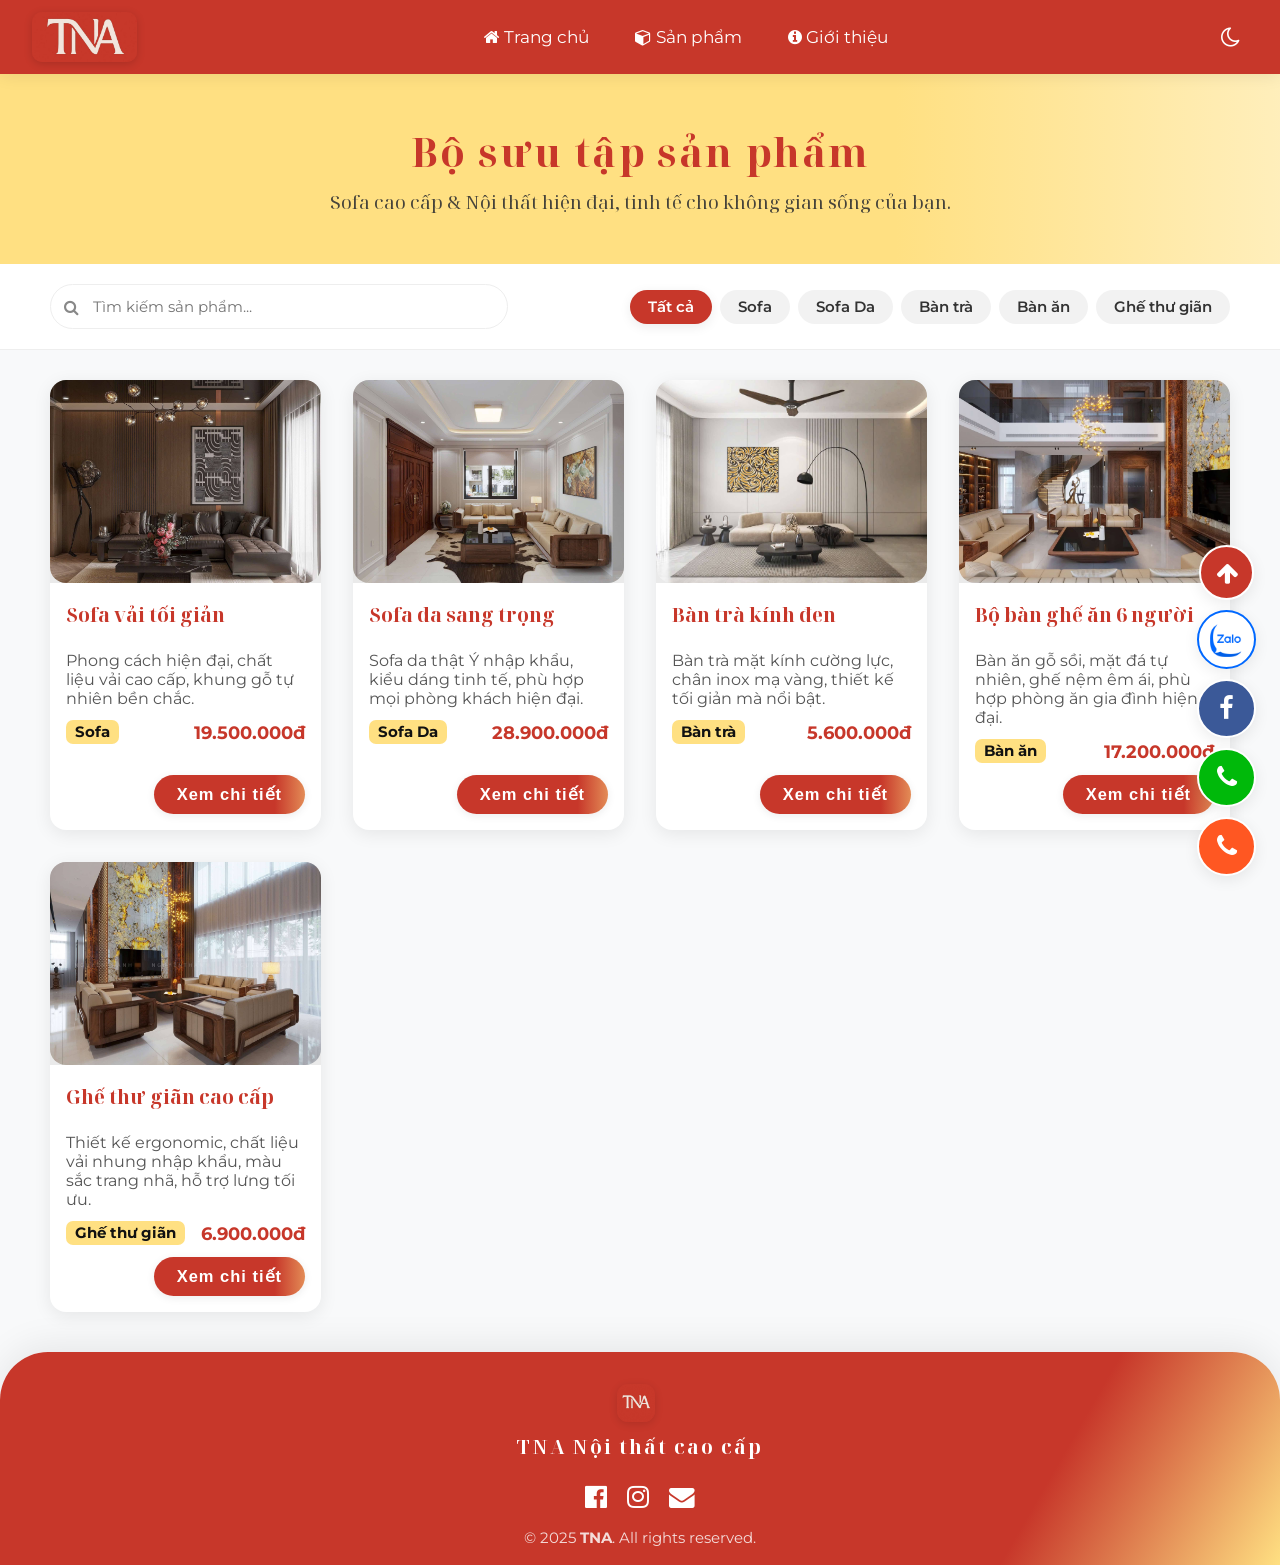
==== product/index.html @ add2de64 "first commit" ====
<!DOCTYPE html>
<html lang="vi">
<head>
  <meta charset="UTF-8" />
  <meta name="viewport" content="width=device-width, initial-scale=1.0"/>
  <title>Sản phẩm | TNA</title>
  <meta name="description" content="Các sản phẩm sofa cao cấp & nội thất hiện đại của TNA">
  <link rel="shortcut icon" href="../image/TNA_icon.jpg" type="image/png" />
  <link rel="stylesheet" href="index.css"/>
  <link rel="stylesheet" href="https://cdnjs.cloudflare.com/ajax/libs/font-awesome/4.7.0/css/font-awesome.min.css"/>
</head>
<body>
  <header class="topnav sticky">
    <a href="../index.html" class="logo-link">
      <img src="../image/TNA_icon_2.jpg" alt="TNA Logo" class="logo-img"/>
    </a>
    <nav id="mainNav">
      <a href="../index.html"><i class="fa fa-home"></i> Trang chủ</a>
      <a href="index.html"><i class="fa fa-cube"></i> Sản phẩm</a>
      <a href="../about.html"><i class="fa fa-info-circle"></i> Giới thiệu</a>
    </nav>
    <div class="header-actions">
      <button id="themeToggleBtn" class="theme-toggle" aria-label="Đổi chế độ sáng tối">
        <i class="fa fa-moon-o"></i>
      </button>
      <button class="hamburger" id="menuBtn" aria-label="Menu"><i class="fa fa-bars"></i></button>
    </div>
  </header>

  <section class="hero">
    <h1>Bộ sưu tập sản phẩm</h1>
    <p>Sofa cao cấp & Nội thất hiện đại, tinh tế cho không gian sống của bạn.</p>
  </section>

  <!-- Filter and Search Section -->
  <section class="filter-section">
    <div class="filter-container">
      <div class="search-box">
        <i class="fa fa-search search-icon"></i>
        <input type="text" id="searchInput" placeholder="Tìm kiếm sản phẩm...">
      </div>
      <div class="category-filters" id="categoryFilters">
        <button class="filter-btn active" data-filter="all">Tất cả</button>
        <button class="filter-btn" data-filter="sofa">Sofa</button>
        <button class="filter-btn" data-filter="sofa-da">Sofa Da</button>
        <button class="filter-btn" data-filter="ban-tra">Bàn trà</button>
        <button class="filter-btn" data-filter="ban-an">Bàn ăn</button>
        <button class="filter-btn" data-filter="ghe-thu-gian">Ghế thư giãn</button>
      </div>
    </div>
  </section>

  <main id="products" class="product-grid">
    <!-- Mỗi sản phẩm một khối .product-card -->
    <div class="product-card" data-category="sofa" data-name="sofa vải tối giản">
      <div class="product-thumb">
        <img src="../image/TNA_product_1.jpg" alt="Sofa vải tối giản"/>
      </div>
      <div class="product-info">
        <h2>Sofa vải tối giản</h2>
        <p>Phong cách hiện đại, chất liệu vải cao cấp, khung gỗ tự nhiên bền chắc.</p>
        <div class="product-meta">
          <span class="tag">Sofa</span>
          <span class="price">19.500.000đ</span>
        </div>
        <button class="btn-detail" 
                data-title="Sofa vải tối giản"
                data-image="../image/TNA_product_1.jpg"
                data-desc="Phong cách hiện đại, chất liệu vải cao cấp, khung gỗ tự nhiên bền chắc. Thiết kế tinh tế kết hợp giữa tiện nghi và phong cách tối giản."
                data-price="19.500.000đ"
                data-tag="Sofa"
                data-specs="<ul><li><strong>Kích thước:</strong> 2100 x 900 x 750 mm</li><li><strong>Chất liệu:</strong> Vải bố cao cấp nhập khẩu, đệm mút D40 chống lún xẹp</li><li><strong>Khung xương:</strong> Gỗ sồi tự nhiên qua tẩm sấy chống mối mọt</li><li><strong>Bảo hành:</strong> 3 năm</li></ul>"
                onclick="openProductModal(this)">Xem chi tiết</button>
      </div>
    </div>
    <div class="product-card" data-category="sofa-da" data-name="sofa da sang trọng">
      <div class="product-thumb">
        <img src="../image/TNA_product_2.jpg" alt="Sofa da sang trọng"/>
      </div>
      <div class="product-info">
        <h2>Sofa da sang trọng</h2>
        <p>Sofa da thật Ý nhập khẩu, kiểu dáng tinh tế, phù hợp mọi phòng khách hiện đại.</p>
        <div class="product-meta">
          <span class="tag">Sofa Da</span>
          <span class="price">28.900.000đ</span>
        </div>
        <button class="btn-detail" 
                data-title="Sofa da sang trọng"
                data-image="../image/TNA_product_2.jpg"
                data-desc="Sofa bọc da thật nhập khẩu từ Ý, mang lại vẻ đẹp đẳng cấp vượt thời gian cho phòng khách của bạn."
                data-price="28.900.000đ"
                data-tag="Sofa Da"
                data-specs="<ul><li><strong>Kích thước:</strong> 2600 x 950 x 800 mm</li><li><strong>Chất liệu:</strong> Da bò thật nhập khẩu từ Ý, đệm lông vũ kết hợp bông siêu mịn</li><li><strong>Khung xương:</strong> Gỗ tần bì cao cấp chịu lực cực tốt</li><li><strong>Bảo hành:</strong> 5 năm cho khung da</li></ul>"
                onclick="openProductModal(this)">Xem chi tiết</button>
      </div>
    </div>
    <div class="product-card" data-category="ban-tra" data-name="bàn trà kính đen">
      <div class="product-thumb">
        <img src="../image/TNA_product_3.jpg" alt="Bàn trà kính đen"/>
      </div>
      <div class="product-info">
        <h2>Bàn trà kính đen</h2>
        <p>Bàn trà mặt kính cường lực, chân inox mạ vàng, thiết kế tối giản mà nổi bật.</p>
        <div class="product-meta">
          <span class="tag">Bàn trà</span>
          <span class="price">5.600.000đ</span>
        </div>
        <button class="btn-detail" 
                data-title="Bàn trà kính đen"
                data-image="../image/TNA_product_3.jpg"
                data-desc="Bàn trà mặt kính cường lực sang trọng kết hợp chân inox mạ vàng gương tinh xảo, điểm nhấn hoàn hảo cho sofa phòng khách."
                data-price="5.600.000đ"
                data-tag="Bàn trà"
                data-specs="<ul><li><strong>Kích thước:</strong> Đường kính 800mm, cao 450mm</li><li><strong>Chất liệu:</strong> Mặt kính cường lực đen dày 10mm, chân inox 304 mạ PVD vàng gương</li><li><strong>Bảo hành:</strong> 12 tháng</li></ul>"
                onclick="openProductModal(this)">Xem chi tiết</button>
      </div>
    </div>
    <div class="product-card" data-category="ban-an" data-name="bộ bàn ghế ăn 6 người">
      <div class="product-thumb">
        <img src="../image/TNA_product_4.jpg" alt="Bộ bàn ghế ăn 6 người"/>
      </div>
      <div class="product-info">
        <h2>Bộ bàn ghế ăn 6 người</h2>
        <p>Bàn ăn gỗ sồi, mặt đá tự nhiên, ghế nệm êm ái, phù hợp phòng ăn gia đình hiện đại.</p>
        <div class="product-meta">
          <span class="tag">Bàn ăn</span>
          <span class="price">17.200.000đ</span>
        </div>
        <button class="btn-detail" 
                data-title="Bộ bàn ghế ăn 6 người"
                data-image="../image/TNA_product_4.jpg"
                data-desc="Sự kết hợp hoàn mỹ giữa mặt đá cao cấp và ghế da êm ái, mang lại bữa ăn gia đình ấm cúng và sang trọng."
                data-price="17.200.000đ"
                data-tag="Bàn ăn"
                data-specs="<ul><li><strong>Kích thước bàn:</strong> 1600 x 800 x 750 mm (Gồm 6 ghế ăn)</li><li><strong>Chất liệu:</strong> Mặt đá Ceramic chống trầy, chống thấm cao cấp, chân sắt bọc đồng</li><li><strong>Ghế ăn:</strong> Đệm bọc da PU cao cấp, chân sắt sơn tĩnh điện</li><li><strong>Bảo hành:</strong> 2 năm</li></ul>"
                onclick="openProductModal(this)">Xem chi tiết</button>
      </div>
    </div>
    <div class="product-card" data-category="ghe-thu-gian" data-name="ghế thư giãn cao cấp">
      <div class="product-thumb">
        <img src="../image/TNA_product_5.jpg" alt="Ghế thư giãn cao cấp"/>
      </div>
      <div class="product-info">
        <h2>Ghế thư giãn cao cấp</h2>
        <p>Thiết kế ergonomic, chất liệu vải nhung nhập khẩu, màu sắc trang nhã, hỗ trợ lưng tối ưu.</p>
        <div class="product-meta">
          <span class="tag">Ghế thư giãn</span>
          <span class="price">6.900.000đ</span>
        </div>
        <button class="btn-detail" 
                data-title="Ghế thư giãn cao cấp"
                data-image="../image/TNA_product_5.jpg"
                data-desc="Ghế thư giãn được thiết kế theo nhân trắc học giúp giảm mỏi lưng, chất liệu nhung cao cấp mềm mịn và êm ái."
                data-price="6.900.000đ"
                data-tag="Ghế thư giãn"
                data-specs="<ul><li><strong>Kích thước:</strong> 900 x 850 x 950 mm</li><li><strong>Chất liệu:</strong> Vải nhung Tuyết nhập khẩu cao cấp, đệm bông nén đàn hồi</li><li><strong>Khung chân:</strong> Thép mạ chrome sáng bóng chịu lực cao</li><li><strong>Bảo hành:</strong> 18 tháng</li></ul>"
                onclick="openProductModal(this)">Xem chi tiết</button>
      </div>
    </div>
  </main>

  <!-- Modal Chi tiết sản phẩm -->
  <div id="detailModal" class="modal">
    <div class="modal-content">
      <span class="close-modal" onclick="closeModal()">&times;</span>
      <div class="modal-body">
        <div class="modal-left">
          <img id="modalImage" src="" alt="Hình ảnh sản phẩm">
        </div>
        <div class="modal-right">
          <span id="modalTag" class="tag">Tag</span>
          <h2 id="modalName">Tên sản phẩm</h2>
          <div id="modalPrice" class="price">0đ</div>
          <p id="modalDesc">Mô tả sản phẩm</p>
          <div class="specs-box">
            <h3>Thông số kỹ thuật:</h3>
            <div id="modalSpecs">Thông số chi tiết</div>
          </div>
          <div class="modal-actions">
            <a id="modalContactZalo" href="https://zalo.me/0901234567" target="_blank" class="btn-modal-contact btn-zalo">
              <i class="fa fa-commenting"></i> Liên hệ Zalo tư vấn
            </a>
            <a id="modalContactPhone" href="tel:0901234567" class="btn-modal-contact btn-phone">
              <i class="fa fa-phone"></i> Gọi hotline: 0901.234.567
            </a>
          </div>
        </div>
      </div>
    </div>
  </div>

  <footer>
    <div class="footer-content">
      <img src="../image/TNA_icon.jpg" class="footer-logo" alt="TNA Logo"/>
      <span class="footer-brand">TNA Nội thất cao cấp</span>
      <div class="footer-links">
        <a href="https://facebook.com" target="_blank"><i class="fa fa-facebook-official"></i></a>
        <a href="https://instagram.com" target="_blank"><i class="fa fa-instagram"></i></a>
        <a href="mailto:info@tna.com"><i class="fa fa-envelope"></i></a>
      </div>
      <div class="footer-copyright">
        &copy; 2025 <b>TNA</b>. All rights reserved.
      </div>
    </div>
  </footer>

  <script>
    // --- Chế độ sáng/tối (Dark Mode) ---
    const themeToggleBtn = document.getElementById('themeToggleBtn');
    const themeIcon = themeToggleBtn ? themeToggleBtn.querySelector('i') : null;
    
    let isDark = localStorage.getItem('theme') === 'dark' || 
                 (!localStorage.getItem('theme') && window.matchMedia('(prefers-color-scheme: dark)').matches);
    
    function applyTheme(dark) {
      if (dark) {
        document.body.classList.add('dark-theme');
        if (themeIcon) {
          themeIcon.className = 'fa fa-sun-o';
        }
      } else {
        document.body.classList.remove('dark-theme');
        if (themeIcon) {
          themeIcon.className = 'fa fa-moon-o';
        }
      }
    }
    
    applyTheme(isDark);
    
    if (themeToggleBtn) {
      themeToggleBtn.addEventListener('click', () => {
        isDark = !isDark;
        localStorage.setItem('theme', isDark ? 'dark' : 'light');
        applyTheme(isDark);
      });
    }

    // --- Scroll Elevation cho Header ---
    const topAppBar = document.querySelector('.topnav');
    if (topAppBar) {
      window.addEventListener('scroll', () => {
        if (window.scrollY > 10) {
          topAppBar.classList.add('elevated');
        } else {
          topAppBar.classList.remove('elevated');
        }
      }, { passive: true });
    }

    // Hamburger Menu
    const menuBtn = document.getElementById('menuBtn');
    const mainNav = document.getElementById('mainNav');
    menuBtn.addEventListener('click', () => {
      mainNav.classList.toggle('open');
    });
    window.addEventListener('click', e => {
      if (window.innerWidth <= 700 && !mainNav.contains(e.target) && !menuBtn.contains(e.target)) {
        mainNav.classList.remove('open');
      }
    });

    // Tìm kiếm và Lọc sản phẩm
    const searchInput = document.getElementById('searchInput');
    const filterBtns = document.querySelectorAll('.filter-btn');
    const productCards = document.querySelectorAll('.product-card');

    function filterProducts() {
      const searchText = searchInput.value.toLowerCase().trim();
      let activeFilter = 'all';
      
      filterBtns.forEach(btn => {
        if (btn.classList.contains('active')) {
          activeFilter = btn.getAttribute('data-filter');
        }
      });

      productCards.forEach(card => {
        const name = card.getAttribute('data-name');
        const category = card.getAttribute('data-category');
        
        const matchesSearch = name.includes(searchText);
        const matchesCategory = (activeFilter === 'all' || category === activeFilter);

        if (matchesSearch && matchesCategory) {
          card.style.display = 'flex';
          // Hiệu ứng mờ dần mượt mà khi lọc
          card.style.opacity = '0';
          setTimeout(() => {
            card.style.opacity = '1';
            card.style.transition = 'opacity 0.3s ease';
          }, 50);
        } else {
          card.style.display = 'none';
        }
      });
    }

    searchInput.addEventListener('input', filterProducts);

    filterBtns.forEach(btn => {
      btn.addEventListener('click', () => {
        filterBtns.forEach(b => b.classList.remove('active'));
        btn.classList.add('active');
        filterProducts();
      });
    });

    // Modal Chi tiết sản phẩm
    const modal = document.getElementById('detailModal');
    const modalImg = document.getElementById('modalImage');
    const modalName = document.getElementById('modalName');
    const modalTag = document.getElementById('modalTag');
    const modalPrice = document.getElementById('modalPrice');
    const modalDesc = document.getElementById('modalDesc');
    const modalSpecs = document.getElementById('modalSpecs');

    function openProductModal(buttonElement) {
      const title = buttonElement.getAttribute('data-title');
      const image = buttonElement.getAttribute('data-image');
      const desc = buttonElement.getAttribute('data-desc');
      const price = buttonElement.getAttribute('data-price');
      const tag = buttonElement.getAttribute('data-tag');
      const specs = buttonElement.getAttribute('data-specs');

      modalImg.src = image;
      modalImg.alt = title;
      modalName.textContent = title;
      modalTag.textContent = tag;
      modalPrice.textContent = price;
      modalDesc.textContent = desc;
      modalSpecs.innerHTML = specs;

      modal.classList.add('open');
      document.body.style.overflow = 'hidden'; // Ngăn cuộn trang dưới
    }

    function closeModal() {
      modal.classList.remove('open');
      document.body.style.overflow = '';
    }

    // Đóng modal khi click ra ngoài vùng nội dung
    window.addEventListener('click', e => {
      if (e.target === modal) {
        closeModal();
      }
    });
  </script>

  <!-- Floating Contact Bar -->
  <div class="floating-contact-bar">
    <button class="back-to-top-btn" onclick="window.scrollTo({top: 0, behavior: 'smooth'})" title="Lên đầu trang">
      <i class="fa fa-arrow-up"></i>
    </button>
    <a href="https://zalo.me/0768668333" class="contact-btn zalo-btn" target="_blank" title="Liên hệ Zalo (0768.668.333)">
      <img src="../image/zalo.png" alt="Zalo" />
    </a>
    <a href="https://www.facebook.com/noithattnaa" class="contact-btn fb-btn" target="_blank" title="Liên hệ Facebook">
      <i class="fa fa-facebook"></i>
    </a>
    <a href="tel:0768668333" class="contact-btn phone-btn" title="Gọi Hotline: 0768.668.333">
      <i class="fa fa-phone"></i>
      <span class="phone-tooltip">Hotline: 0768.668.333</span>
    </a>
    <a href="tel:0964378287" class="contact-btn phone-btn phone-secondary" title="Gọi Hotline: 0964.378.287">
      <i class="fa fa-phone"></i>
      <span class="phone-tooltip">Hotline: 0964.378.287</span>
    </a>
  </div>
</body>
</html>
---- product/index.css ----
@import url('https://fonts.googleapis.com/css2?family=Montserrat:wght@400;700&family=Noto+Serif+Display:wght@700&display=swap');

:root {
  --bg-color: #f8f9fa;
  --text-color: #333;
  --card-bg: #ffffff;
  --card-text: #333;
  --card-desc: #555;
  --accent-color: #c7372a;
  --accent-hover: #bb1d0b;
  --gold-color: #ffe082;
  --gold-light: #fff8e1;
  --border-color: #eee;
  --shadow-color: rgba(0, 0, 0, 0.08);
  --header-bg: #c7372a;
  --header-elevated-bg: rgba(199, 55, 42, 0.85);
  --box-red-bg: #c7372a;
  --box-red-text: #ffffff;
}

body.dark-theme {
  --bg-color: #121212;
  --text-color: #e0e0e0;
  --card-bg: #1e1e1e;
  --card-text: #f5f5f5;
  --card-desc: #b0b0b0;
  --accent-color: #ff6b5d;
  --accent-hover: #ff8578;
  --gold-color: #ffd54f;
  --gold-light: #2c2512;
  --border-color: #333333;
  --shadow-color: rgba(0, 0, 0, 0.4);
  --header-bg: #1a1a1a;
  --header-elevated-bg: rgba(26, 26, 26, 0.85);
  --box-red-bg: #1e1514;
  --box-red-text: #e0e0e0;
}

body {
  background: var(--bg-color);
  color: var(--text-color);
  font-family: 'Montserrat', sans-serif;
  margin: 0;
  transition: background-color 0.3s, color 0.3s;
}

/* Unified Header Navigation Styles */
.topnav {
  background: var(--header-bg);
  color: #fff;
  display: flex;
  justify-content: space-between;
  align-items: center;
  padding: 12px 32px;
  box-shadow: 0 2px 16px var(--shadow-color);
  position: relative;
  z-index: 1020;
  transition: background 0.3s, box-shadow 0.3s, backdrop-filter 0.3s, padding 0.3s;
}
.topnav.sticky {
  position: sticky;
  top: 0;
}
.topnav.elevated {
  background: var(--header-elevated-bg);
  box-shadow: 0 4px 20px rgba(0, 0, 0, 0.15);
  backdrop-filter: blur(10px);
  -webkit-backdrop-filter: blur(10px);
  padding: 8px 32px;
}
.logo-link {
  display: flex;
  align-items: center;
  text-decoration: none;
}
.logo-img {
  height: 50px; /* Phóng to một chút cho vừa vặn */
  width: auto;
  border-radius: 10px;
  box-shadow: 0 2px 8px rgba(0,0,0,0.15);
  transition: transform 0.25s, height 0.3s;
}
.logo-link:hover .logo-img {
  transform: scale(1.05);
}
.topnav.elevated .logo-img {
  height: 44px; /* Thu nhỏ một chút khi cuộn trang */
}

/* Header Actions (Theme switch & Hamburger) */
.header-actions {
  display: flex;
  align-items: center;
  gap: 8px;
}
.theme-toggle {
  background: none;
  border: none;
  color: #fff;
  font-size: 1.4rem;
  cursor: pointer;
  padding: 8px;
  border-radius: 50%;
  transition: background 0.2s, transform 0.2s, color 0.2s;
  display: flex;
  align-items: center;
  justify-content: center;
  outline: none;
}
.theme-toggle:hover {
  background: rgba(255, 255, 255, 0.15);
  transform: scale(1.08);
}
body.dark-theme .theme-toggle {
  color: var(--gold-color);
}

/* Hamburger button */
.hamburger {
  display: none;
  background: none;
  border: none;
  font-size: 2rem;
  color: #fff;
  cursor: pointer;
  padding: 6px 12px;
  border-radius: 6px;
  transition: background 0.18s;
  position: relative;
  z-index: 103;
}
.hamburger:active,
.hamburger:focus {
  background: var(--gold-color);
  color: #111;
}

/* Navigation Menu */
.topnav nav {
  display: flex;
  align-items: center;
  gap: 0;
}
.topnav nav a {
  color: #fff;
  text-decoration: none;
  margin-left: 22px;
  font-size: 1.05rem;
  padding: 7px 12px;
  border-radius: 8px;
  transition: background 0.18s, color 0.18s;
  display: block;
}
.topnav nav a:hover {
  background: var(--gold-color);
  color: #111;
}

/* Mobile responsive menu */
@media (max-width: 700px) {
  .topnav {
    flex-direction: row;
    align-items: center;
    padding: 10px 16px;
  }
  .topnav.elevated {
    padding: 8px 16px;
  }
  .logo-img {
    height: 44px;
  }
  .topnav.elevated .logo-img {
    height: 38px;
  }
  .hamburger {
    display: block;
  }
  .topnav nav {
    position: absolute;
    top: 58px;
    right: 16px;
    background: var(--header-bg);
    flex-direction: column;
    width: 180px;
    border-radius: 14px;
    box-shadow: 0 8px 24px rgba(0,0,0,0.14);
    display: none;
    padding: 10px 0;
    z-index: 102;
    animation: slideDown 0.19s;
    border: 1px solid var(--border-color);
  }
  .topnav nav.open {
    display: flex;
  }
  .topnav nav a {
    margin: 0;
    padding: 12px 18px;
    font-size: 1.08rem;
    border-radius: 0;
    border-bottom: 1px solid rgba(255, 255, 255, 0.08);
  }
  .topnav nav a:last-child {
    border-bottom: none;
  }
}

@keyframes slideDown {
  from { opacity: 0; transform: translateY(-12px);}
  to { opacity: 1; transform: translateY(0);}
}

.hero {
  text-align: center;
  padding: 50px;
  background: linear-gradient(90deg, var(--gold-color) 70%, var(--gold-light) 120%);
  color: var(--accent-color);
  font-family: 'Noto Serif Display', serif;
}
.hero h1 {
  font-size: 2.5rem;
  letter-spacing: 2px;
  margin-bottom: 10px;
  margin-top: 0;
}
.hero p {
  font-size: 1.17rem;
  margin: 0;
  color: var(--text-color);
  opacity: 0.9;
}

.product-grid {
  max-width: 1180px;
  margin: 30px auto 40px auto;
  display: grid;
  grid-template-columns: repeat(auto-fit, minmax(270px, 1fr));
  gap: 32px;
  padding: 0 18px;
}

.product-card {
  background: var(--card-bg);
  border-radius: 16px;
  box-shadow: 0 4px 18px var(--shadow-color);
  display: flex;
  flex-direction: column;
  transition: box-shadow 0.28s, transform 0.22s;
  overflow: hidden;
  position: relative;
}
.product-card:hover {
  box-shadow: 0 8px 28px var(--shadow-color);
  transform: translateY(-5px) scale(1.02);
  z-index: 2;
}
.product-thumb {
  width: 100%;
  aspect-ratio: 4/3;
  overflow: hidden;
  background: #eaeaea;
  position: relative;
  display: flex;
  align-items: center;
  justify-content: center;
}
.product-thumb img {
  width: 100%;
  height: 100%;
  object-fit: cover;
  transition: transform 0.33s;
  border-radius: 0 0 16px 16px;
}
.product-card:hover .product-thumb img {
  transform: scale(1.07) rotate(-1deg);
}
.product-info {
  padding: 18px 16px 16px 16px;
  display: flex;
  flex-direction: column;
  flex: 1 1 0;
}
.product-info h2 {
  margin: 0 0 7px 0;
  font-family: 'Noto Serif Display', serif;
  font-size: 1.23rem;
  color: var(--accent-color);
}
.product-info p {
  font-size: 0.99rem;
  color: var(--card-desc);
  margin-bottom: 12px;
}
.product-meta {
  display: flex;
  align-items: center;
  justify-content: space-between;
  margin-bottom: 12px;
}
.product-meta .tag {
  background: var(--gold-color);
  color: #111;
  border-radius: 7px;
  font-size: 0.93rem;
  padding: 3px 9px;
  font-weight: 700;
}
.product-meta .price {
  color: var(--accent-color);
  font-size: 1.13rem;
  font-weight: bold;
}
.btn-detail {
  background: linear-gradient(90deg, var(--accent-color) 80%, var(--gold-color) 120%);
  color: #fff;
  border: none;
  border-radius: 24px;
  padding: 10px 23px;
  text-decoration: none;
  font-weight: 700;
  font-size: 1.03rem;
  letter-spacing: 1px;
  transition: background 0.22s, color 0.18s;
  align-self: flex-end;
  margin-top: auto;
  box-shadow: 0 2px 8px var(--shadow-color);
  cursor: pointer;
}
.btn-detail:hover {
  background: var(--gold-color);
  color: #111;
}

footer {
  background: linear-gradient(120deg, var(--accent-color) 80%, var(--gold-color) 100%);
  color: #fff;
  text-align: center;
  padding: 32px 10px 18px 10px;
  border-radius: 48px 48px 0 0;
  box-shadow: 0 -6px 36px var(--shadow-color);
}
.footer-content {
  max-width: 1000px;
  margin: 0 auto;
  display: flex;
  flex-direction: column;
  align-items: center;
  gap: 11px;
}
.footer-logo {
  width: 38px;
  height: 38px;
  border-radius: 11px;
  margin-right: 8px;
  vertical-align: middle;
  box-shadow: 0 2px 8px rgba(0,0,0,0.12);
}
.footer-brand {
  font-size: 1.2rem;
  font-family: 'Noto Serif Display', serif;
  font-weight: 700;
  letter-spacing: 2px;
  vertical-align: middle;
}
.footer-links {
  margin: 10px 0 0 0;
}
.footer-links a {
  color: #fff;
  font-size: 1.6rem;
  margin: 0 8px;
  transition: color 0.18s;
}
.footer-links a:hover {
  color: var(--gold-color);
}
.footer-copyright {
  font-size: 0.95rem;
  opacity: 0.82;
  margin-top: 5px;
}

/* Filter and Search Section */
.filter-section {
  background: var(--card-bg);
  padding: 20px 0;
  border-bottom: 1px solid var(--border-color);
  margin-bottom: 20px;
}
.filter-container {
  max-width: 1180px;
  margin: 0 auto;
  padding: 0 18px;
  display: flex;
  flex-direction: column;
  gap: 15px;
}
@media (min-width: 768px) {
  .filter-container {
    flex-direction: row;
    justify-content: space-between;
    align-items: center;
  }
}
.search-box {
  position: relative;
  max-width: 400px;
  width: 100%;
}
.search-icon {
  position: absolute;
  left: 14px;
  top: 50%;
  transform: translateY(-50%);
  color: #888;
  font-size: 1.1rem;
}
#searchInput {
  width: 100%;
  padding: 12px 14px 12px 42px;
  border: 1.5px solid var(--border-color);
  border-radius: 25px;
  font-family: inherit;
  font-size: 0.95rem;
  outline: none;
  background-color: var(--card-bg);
  color: var(--text-color);
  transition: border-color 0.22s, box-shadow 0.22s;
}
#searchInput:focus {
  border-color: var(--accent-color);
  box-shadow: 0 0 8px var(--shadow-color);
}
.category-filters {
  display: flex;
  gap: 8px;
  flex-wrap: wrap;
}
.filter-btn {
  background: rgba(128, 128, 128, 0.1);
  color: var(--text-color);
  border: none;
  padding: 8px 18px;
  border-radius: 20px;
  font-family: inherit;
  font-weight: 600;
  font-size: 0.92rem;
  cursor: pointer;
  transition: all 0.2s;
}
.filter-btn:hover {
  background: rgba(128, 128, 128, 0.2);
}
.filter-btn.active {
  background: var(--accent-color);
  color: #fff;
  box-shadow: 0 3px 12px var(--shadow-color);
}

/* Modal Chi tiết sản phẩm */
.modal {
  display: none;
  position: fixed;
  z-index: 9999;
  left: 0;
  top: 0;
  width: 100%;
  height: 100%;
  overflow: auto;
  background-color: rgba(0, 0, 0, 0.6);
  backdrop-filter: blur(5px);
  align-items: center;
  justify-content: center;
  opacity: 0;
  transition: opacity 0.3s ease;
}
.modal.open {
  display: flex;
  opacity: 1;
}
.modal-content {
  background-color: var(--card-bg);
  color: var(--text-color);
  margin: auto;
  padding: 30px;
  border-radius: 24px;
  width: 90%;
  max-width: 900px;
  box-shadow: 0 10px 40px var(--shadow-color);
  position: relative;
  transform: scale(0.9);
  transition: transform 0.3s cubic-bezier(0.34, 1.56, 0.64, 1);
}
.modal.open .modal-content {
  transform: scale(1);
}
.close-modal {
  position: absolute;
  right: 20px;
  top: 15px;
  color: #aaa;
  font-size: 32px;
  font-weight: bold;
  cursor: pointer;
  transition: color 0.2s;
  z-index: 10;
  width: 40px;
  height: 40px;
  display: flex;
  align-items: center;
  justify-content: center;
  border-radius: 50%;
  background: var(--border-color);
}
.close-modal:hover {
  color: var(--accent-color);
  background: var(--gold-color);
}
.modal-body {
  display: flex;
  flex-direction: column;
  gap: 25px;
}
@media (min-width: 768px) {
  .modal-body {
    flex-direction: row;
  }
}
.modal-left {
  flex: 1;
  display: flex;
  align-items: center;
  justify-content: center;
  background: #f7f7f7;
  border-radius: 16px;
  overflow: hidden;
  max-height: 400px;
}
.modal-left img {
  width: 100%;
  height: 100%;
  max-height: 400px;
  object-fit: cover;
}
.modal-right {
  flex: 1.2;
  display: flex;
  flex-direction: column;
  justify-content: flex-start;
  text-align: left;
}
.modal-right .tag {
  background: var(--gold-color);
  color: #111;
  align-self: flex-start;
  font-weight: 700;
  font-size: 0.85rem;
  padding: 4px 10px;
  border-radius: 6px;
  margin-bottom: 12px;
  text-transform: uppercase;
  letter-spacing: 0.5px;
}
.modal-right h2 {
  font-family: 'Noto Serif Display', serif;
  font-size: 2rem;
  color: var(--accent-color);
  margin: 0 0 10px 0;
  line-height: 1.2;
}
.modal-right .price {
  font-size: 1.5rem;
  font-weight: 800;
  color: var(--accent-color);
  margin-bottom: 15px;
}
.modal-right p {
  font-size: 1rem;
  line-height: 1.6;
  color: var(--card-desc);
  margin-bottom: 20px;
}
.specs-box {
  background: var(--bg-color);
  padding: 15px;
  border-radius: 12px;
  border-left: 4px solid var(--gold-color);
  margin-bottom: 22px;
}
.specs-box h3 {
  font-size: 1rem;
  margin-top: 0;
  margin-bottom: 8px;
  color: var(--text-color);
}
.specs-box ul {
  padding-left: 18px;
  margin: 0;
  font-size: 0.92rem;
  color: var(--card-desc);
  line-height: 1.5;
}
.specs-box li {
  margin-bottom: 6px;
}
.modal-actions {
  display: flex;
  flex-direction: column;
  gap: 10px;
}
@media (min-width: 480px) {
  .modal-actions {
    flex-direction: row;
  }
}
.btn-modal-contact {
  flex: 1;
  display: flex;
  align-items: center;
  justify-content: center;
  gap: 8px;
  padding: 12px 20px;
  border-radius: 25px;
  text-decoration: none;
  font-weight: 700;
  font-size: 0.95rem;
  transition: all 0.22s;
  box-shadow: 0 4px 10px rgba(0, 0, 0, 0.08);
}
.btn-zalo {
  background: #3a7be0;
  color: white;
  border: 1px solid #3a7be0;
}
.btn-zalo:hover {
  background: #2b62b7;
  border-color: #2b62b7;
  transform: translateY(-2px);
  box-shadow: 0 6px 14px rgba(43, 98, 183, 0.25);
}
.btn-phone {
  background: #c7372a;
  color: white;
  border: 1px solid #c7372a;
}
.btn-phone:hover {
  background: #bb1d0b;
  border-color: #bb1d0b;
  transform: translateY(-2px);
  box-shadow: 0 6px 14px rgba(199, 55, 42, 0.25);
}

@media (max-width: 900px) {
  .product-grid {
    gap: 20px;
    padding: 0 4px;
  }
}

@media (max-width: 700px) {
  .hero {
    padding: 34px 2px 16px 2px;
    border-radius: 0 0 16px 16px;
  }
  .hero h1 {font-size: 1.55rem;}
  .footer-brand {font-size: 1rem;}
  .footer-logo {width: 28px;height: 28px;}
  footer {border-radius: 14px 14px 0 0;}
}

@media (max-width: 500px) {
  .hero h1 {font-size: 1.1rem;}
  .product-info h2 {font-size: 1rem;}
  .btn-detail {padding: 7px 15px; font-size: 0.9rem;}
}

/* Floating Contact Bar (Zalo, Facebook, Call, Back to top) */
.floating-contact-bar {
  position: fixed;
  right: 24px;
  bottom: 24px;
  z-index: 9999;
  display: flex;
  flex-direction: column;
  gap: 10px;
  align-items: center;
}
.contact-btn {
  width: 55px;
  height: 55px;
  border-radius: 50%;
  display: flex;
  align-items: center;
  justify-content: center;
  box-shadow: 0 4px 15px var(--shadow-color);
  transition: transform 0.2s, box-shadow 0.2s, background-color 0.2s;
  text-decoration: none;
  position: relative;
  border: 2px solid #fff;
  cursor: pointer;
}
.contact-btn:hover {
  transform: scale(1.08) translateY(-2px);
  box-shadow: 0 6px 20px rgba(0, 0, 0, 0.25);
}
.contact-btn img {
  width: 34px;
  height: 34px;
  display: block;
}
.contact-btn i {
  font-size: 1.6rem;
  color: #fff;
}

/* Zalo */
.zalo-btn {
  background: #fff;
  border-color: #0068ff;
}
.zalo-btn:hover {
  background: #eaf2fc;
}

/* Facebook */
.fb-btn {
  background: #3b5998;
}
.fb-btn:hover {
  background: #4c70ba;
}

/* Phone 1 and 2 */
.phone-btn {
  background: #00b90a; /* Green call button */
  animation: floatPhone 2s infinite ease-in-out;
}
.phone-btn:hover {
  background: #02c70d;
}
.phone-btn.phone-secondary {
  background: #ff5722; /* Second number gets a warm orange-red color for distinction */
}
.phone-btn.phone-secondary:hover {
  background: #ff7043;
}

/* Tooltip for phone numbers */
.phone-tooltip {
  position: absolute;
  right: 65px;
  background: rgba(0,0,0,0.85);
  color: #fff;
  padding: 6px 12px;
  border-radius: 6px;
  font-size: 0.9rem;
  font-weight: 600;
  white-space: nowrap;
  opacity: 0;
  visibility: hidden;
  transition: opacity 0.25s, visibility 0.25s;
  box-shadow: 0 2px 8px rgba(0,0,0,0.25);
}
.contact-btn:hover .phone-tooltip {
  opacity: 1;
  visibility: visible;
}

/* Float Animation for phone buttons to draw attention */
@keyframes floatPhone {
  0%, 100% { transform: translateY(0); }
  50% { transform: translateY(-4px); }
}

/* Back to Top button integrated at the top of the stack */
.back-to-top-btn {
  position: relative !important;
  right: 0 !important;
  bottom: 0 !important;
  width: 55px !important;
  height: 55px !important;
  background: var(--accent-color) !important;
  color: #fff !important;
  border: 2px solid #fff !important;
  border-radius: 50% !important;
  box-shadow: 0 4px 15px var(--shadow-color) !important;
  display: flex !important;
  align-items: center !important;
  justify-content: center !important;
  font-size: 1.5rem !important;
  transition: transform 0.2s, background 0.2s, box-shadow 0.2s !important;
  cursor: pointer;
  outline: none;
}
.back-to-top-btn:hover {
  background: var(--gold-color) !important;
  color: #111 !important;
  transform: scale(1.08) translateY(-2px) !important;
  box-shadow: 0 6px 20px rgba(0,0,0,0.25) !important;
}

/* Mobile responsive adjustments */
@media (max-width: 600px) {
  .floating-contact-bar {
    right: 12px;
    bottom: 12px;
    gap: 8px;
  }
  .contact-btn, .back-to-top-btn {
    width: 46px !important;
    height: 46px !important;
  }
  .contact-btn img {
    width: 28px;
    height: 28px;
  }
  .contact-btn i, .back-to-top-btn i {
    font-size: 1.25rem !important;
  }
  .phone-tooltip {
    display: none; /* Hide tooltips on mobile to avoid overlap issues */
  }
}
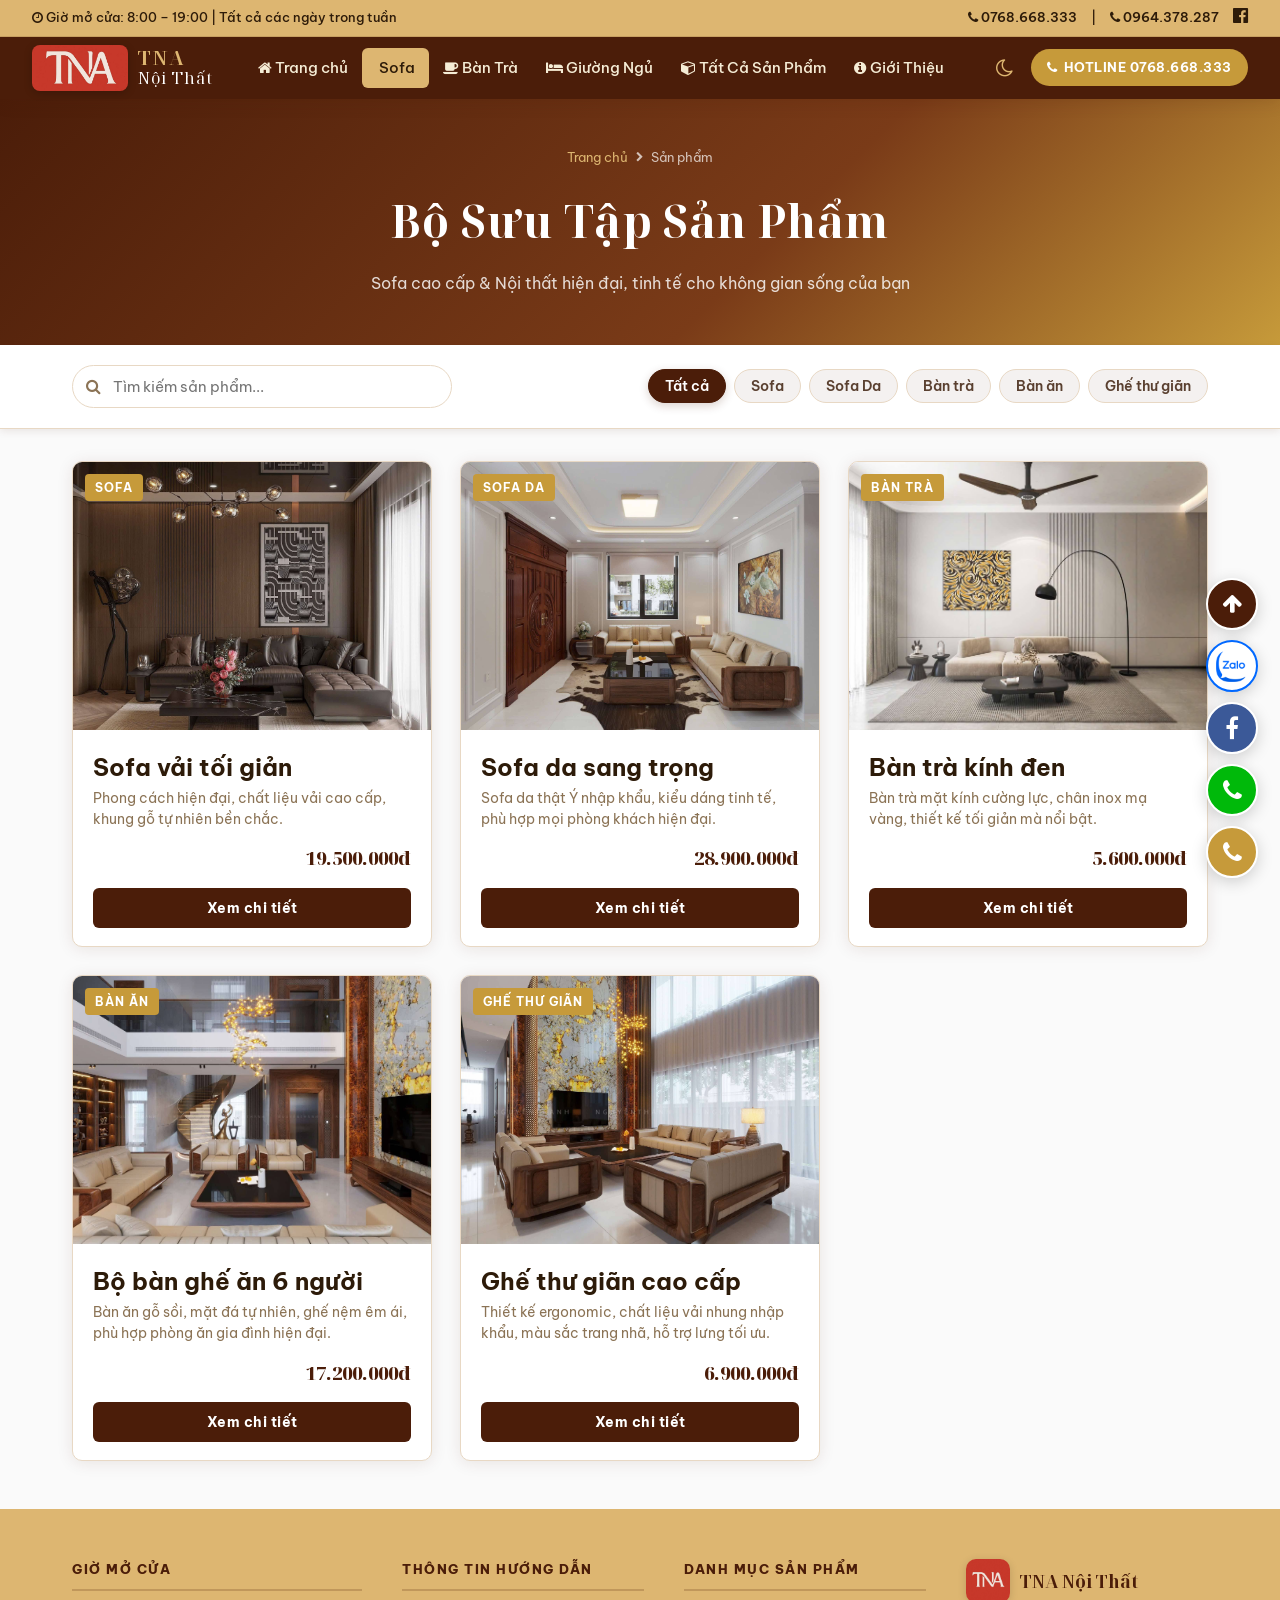
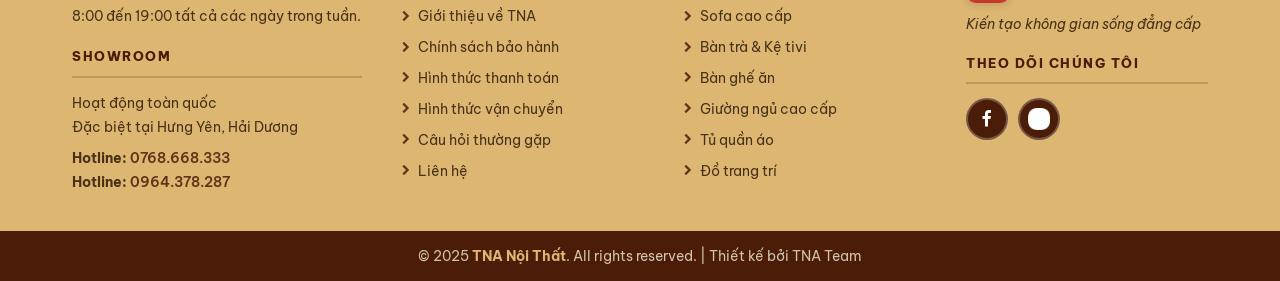
==== commit cccd5d91: "fix the ui" ====
--- a/product/index.html
+++ b/product/index.html
@@ -3,33 +3,70 @@
 <head>
   <meta charset="UTF-8" />
   <meta name="viewport" content="width=device-width, initial-scale=1.0"/>
-  <title>Sản phẩm | TNA</title>
-  <meta name="description" content="Các sản phẩm sofa cao cấp & nội thất hiện đại của TNA">
+  <title>Sản phẩm | TNA Nội Thất</title>
+  <meta name="description" content="Các sản phẩm sofa cao cấp & nội thất hiện đại của TNA – Giá gốc tại xưởng, bảo hành dài hạn.">
   <link rel="shortcut icon" href="../image/TNA_icon.jpg" type="image/png" />
-  <link rel="stylesheet" href="index.css"/>
+  <link rel="stylesheet" href="../styles.css"/>
   <link rel="stylesheet" href="https://cdnjs.cloudflare.com/ajax/libs/font-awesome/4.7.0/css/font-awesome.min.css"/>
 </head>
 <body>
-  <header class="topnav sticky">
-    <a href="../index.html" class="logo-link">
-      <img src="../image/TNA_icon_2.jpg" alt="TNA Logo" class="logo-img"/>
-    </a>
-    <nav id="mainNav">
-      <a href="../index.html"><i class="fa fa-home"></i> Trang chủ</a>
-      <a href="index.html"><i class="fa fa-cube"></i> Sản phẩm</a>
-      <a href="../about.html"><i class="fa fa-info-circle"></i> Giới thiệu</a>
-    </nav>
-    <div class="header-actions">
-      <button id="themeToggleBtn" class="theme-toggle" aria-label="Đổi chế độ sáng tối">
-        <i class="fa fa-moon-o"></i>
-      </button>
-      <button class="hamburger" id="menuBtn" aria-label="Menu"><i class="fa fa-bars"></i></button>
+
+  <!-- ===== HEADER 2 TẦNG ===== -->
+  <header class="site-header sticky">
+    <!-- Top Bar -->
+    <div class="top-bar">
+      <div class="top-bar-inner">
+        <div class="top-bar-left">
+          <span><i class="fa fa-clock-o"></i> Giờ mở cửa: 8:00 – 19:00 | Tất cả các ngày trong tuần</span>
+        </div>
+        <div class="top-bar-right">
+          <a href="tel:0768668333"><i class="fa fa-phone"></i> 0768.668.333</a>
+          <span>|</span>
+          <a href="tel:0964378287"><i class="fa fa-phone"></i> 0964.378.287</a>
+          <a href="https://www.facebook.com/noithattnaa" target="_blank"><i class="fa fa-facebook-official"></i></a>
+        </div>
+      </div>
+    </div>
+
+    <!-- Main Nav -->
+    <div class="main-nav">
+      <div class="main-nav-inner">
+        <a href="../index.html" class="logo-link">
+          <img src="../image/TNA_icon_2.jpg" alt="TNA Nội Thất Logo" class="logo-img" />
+          <span class="logo-text">TNA <em>Nội Thất</em></span>
+        </a>
+
+        <nav id="mainNav">
+          <a href="../index.html"><i class="fa fa-home"></i> Trang chủ</a>
+          <a href="index.html" class="nav-active"><i class="fa fa-couch"></i> Sofa</a>
+          <a href="index.html"><i class="fa fa-coffee"></i> Bàn Trà</a>
+          <a href="index.html"><i class="fa fa-bed"></i> Giường Ngủ</a>
+          <a href="index.html"><i class="fa fa-cube"></i> Tất Cả Sản Phẩm</a>
+          <a href="../about.html"><i class="fa fa-info-circle"></i> Giới Thiệu</a>
+        </nav>
+
+        <div class="header-actions">
+          <button id="themeToggleBtn" class="theme-toggle" aria-label="Đổi chế độ sáng tối">
+            <i class="fa fa-moon-o"></i>
+          </button>
+          <a href="tel:0768668333" class="hotline-btn"><i class="fa fa-phone"></i> HOTLINE 0768.668.333</a>
+          <button class="hamburger" id="menuBtn" aria-label="Menu"><i class="fa fa-bars"></i></button>
+        </div>
+      </div>
     </div>
   </header>
 
-  <section class="hero">
-    <h1>Bộ sưu tập sản phẩm</h1>
-    <p>Sofa cao cấp & Nội thất hiện đại, tinh tế cho không gian sống của bạn.</p>
+  <!-- Hero Section -->
+  <section class="page-hero">
+    <div class="page-hero-inner">
+      <div class="hero-breadcrumb">
+        <a href="../index.html">Trang chủ</a>
+        <i class="fa fa-chevron-right"></i>
+        <span>Sản phẩm</span>
+      </div>
+      <h1>Bộ Sưu Tập Sản Phẩm</h1>
+      <p>Sofa cao cấp & Nội thất hiện đại, tinh tế cho không gian sống của bạn</p>
+    </div>
   </section>
 
   <!-- Filter and Search Section -->
@@ -51,19 +88,30 @@
   </section>
 
   <main id="products" class="product-grid">
-    <!-- Mỗi sản phẩm một khối .product-card -->
     <div class="product-card" data-category="sofa" data-name="sofa vải tối giản">
       <div class="product-thumb">
         <img src="../image/TNA_product_1.jpg" alt="Sofa vải tối giản"/>
+        <div class="product-thumb-overlay">
+          <button class="overlay-quick-view"
+                  data-title="Sofa vải tối giản"
+                  data-image="../image/TNA_product_1.jpg"
+                  data-desc="Phong cách hiện đại, chất liệu vải cao cấp, khung gỗ tự nhiên bền chắc. Thiết kế tinh tế kết hợp giữa tiện nghi và phong cách tối giản."
+                  data-price="19.500.000đ"
+                  data-tag="Sofa"
+                  data-specs="<ul><li><strong>Kích thước:</strong> 2100 x 900 x 750 mm</li><li><strong>Chất liệu:</strong> Vải bố cao cấp nhập khẩu, đệm mút D40 chống lún xẹp</li><li><strong>Khung xương:</strong> Gỗ sồi tự nhiên qua tẩm sấy chống mối mọt</li><li><strong>Bảo hành:</strong> 3 năm</li></ul>"
+                  onclick="openProductModal(this)">
+            <i class="fa fa-eye"></i> Xem nhanh
+          </button>
+        </div>
+        <span class="product-badge">Sofa</span>
       </div>
       <div class="product-info">
         <h2>Sofa vải tối giản</h2>
         <p>Phong cách hiện đại, chất liệu vải cao cấp, khung gỗ tự nhiên bền chắc.</p>
         <div class="product-meta">
-          <span class="tag">Sofa</span>
           <span class="price">19.500.000đ</span>
         </div>
-        <button class="btn-detail" 
+        <button class="btn-detail"
                 data-title="Sofa vải tối giản"
                 data-image="../image/TNA_product_1.jpg"
                 data-desc="Phong cách hiện đại, chất liệu vải cao cấp, khung gỗ tự nhiên bền chắc. Thiết kế tinh tế kết hợp giữa tiện nghi và phong cách tối giản."
@@ -73,18 +121,31 @@
                 onclick="openProductModal(this)">Xem chi tiết</button>
       </div>
     </div>
+
     <div class="product-card" data-category="sofa-da" data-name="sofa da sang trọng">
       <div class="product-thumb">
         <img src="../image/TNA_product_2.jpg" alt="Sofa da sang trọng"/>
+        <div class="product-thumb-overlay">
+          <button class="overlay-quick-view"
+                  data-title="Sofa da sang trọng"
+                  data-image="../image/TNA_product_2.jpg"
+                  data-desc="Sofa bọc da thật nhập khẩu từ Ý, mang lại vẻ đẹp đẳng cấp vượt thời gian cho phòng khách của bạn."
+                  data-price="28.900.000đ"
+                  data-tag="Sofa Da"
+                  data-specs="<ul><li><strong>Kích thước:</strong> 2600 x 950 x 800 mm</li><li><strong>Chất liệu:</strong> Da bò thật nhập khẩu từ Ý, đệm lông vũ kết hợp bông siêu mịn</li><li><strong>Khung xương:</strong> Gỗ tần bì cao cấp chịu lực cực tốt</li><li><strong>Bảo hành:</strong> 5 năm cho khung da</li></ul>"
+                  onclick="openProductModal(this)">
+            <i class="fa fa-eye"></i> Xem nhanh
+          </button>
+        </div>
+        <span class="product-badge">Sofa Da</span>
       </div>
       <div class="product-info">
         <h2>Sofa da sang trọng</h2>
         <p>Sofa da thật Ý nhập khẩu, kiểu dáng tinh tế, phù hợp mọi phòng khách hiện đại.</p>
         <div class="product-meta">
-          <span class="tag">Sofa Da</span>
           <span class="price">28.900.000đ</span>
         </div>
-        <button class="btn-detail" 
+        <button class="btn-detail"
                 data-title="Sofa da sang trọng"
                 data-image="../image/TNA_product_2.jpg"
                 data-desc="Sofa bọc da thật nhập khẩu từ Ý, mang lại vẻ đẹp đẳng cấp vượt thời gian cho phòng khách của bạn."
@@ -94,18 +155,31 @@
                 onclick="openProductModal(this)">Xem chi tiết</button>
       </div>
     </div>
+
     <div class="product-card" data-category="ban-tra" data-name="bàn trà kính đen">
       <div class="product-thumb">
         <img src="../image/TNA_product_3.jpg" alt="Bàn trà kính đen"/>
+        <div class="product-thumb-overlay">
+          <button class="overlay-quick-view"
+                  data-title="Bàn trà kính đen"
+                  data-image="../image/TNA_product_3.jpg"
+                  data-desc="Bàn trà mặt kính cường lực sang trọng kết hợp chân inox mạ vàng gương tinh xảo, điểm nhấn hoàn hảo cho sofa phòng khách."
+                  data-price="5.600.000đ"
+                  data-tag="Bàn trà"
+                  data-specs="<ul><li><strong>Kích thước:</strong> Đường kính 800mm, cao 450mm</li><li><strong>Chất liệu:</strong> Mặt kính cường lực đen dày 10mm, chân inox 304 mạ PVD vàng gương</li><li><strong>Bảo hành:</strong> 12 tháng</li></ul>"
+                  onclick="openProductModal(this)">
+            <i class="fa fa-eye"></i> Xem nhanh
+          </button>
+        </div>
+        <span class="product-badge">Bàn trà</span>
       </div>
       <div class="product-info">
         <h2>Bàn trà kính đen</h2>
         <p>Bàn trà mặt kính cường lực, chân inox mạ vàng, thiết kế tối giản mà nổi bật.</p>
         <div class="product-meta">
-          <span class="tag">Bàn trà</span>
           <span class="price">5.600.000đ</span>
         </div>
-        <button class="btn-detail" 
+        <button class="btn-detail"
                 data-title="Bàn trà kính đen"
                 data-image="../image/TNA_product_3.jpg"
                 data-desc="Bàn trà mặt kính cường lực sang trọng kết hợp chân inox mạ vàng gương tinh xảo, điểm nhấn hoàn hảo cho sofa phòng khách."
@@ -115,18 +189,31 @@
                 onclick="openProductModal(this)">Xem chi tiết</button>
       </div>
     </div>
+
     <div class="product-card" data-category="ban-an" data-name="bộ bàn ghế ăn 6 người">
       <div class="product-thumb">
         <img src="../image/TNA_product_4.jpg" alt="Bộ bàn ghế ăn 6 người"/>
+        <div class="product-thumb-overlay">
+          <button class="overlay-quick-view"
+                  data-title="Bộ bàn ghế ăn 6 người"
+                  data-image="../image/TNA_product_4.jpg"
+                  data-desc="Sự kết hợp hoàn mỹ giữa mặt đá cao cấp và ghế da êm ái, mang lại bữa ăn gia đình ấm cúng và sang trọng."
+                  data-price="17.200.000đ"
+                  data-tag="Bàn ăn"
+                  data-specs="<ul><li><strong>Kích thước bàn:</strong> 1600 x 800 x 750 mm (Gồm 6 ghế ăn)</li><li><strong>Chất liệu:</strong> Mặt đá Ceramic chống trầy, chống thấm cao cấp, chân sắt bọc đồng</li><li><strong>Ghế ăn:</strong> Đệm bọc da PU cao cấp, chân sắt sơn tĩnh điện</li><li><strong>Bảo hành:</strong> 2 năm</li></ul>"
+                  onclick="openProductModal(this)">
+            <i class="fa fa-eye"></i> Xem nhanh
+          </button>
+        </div>
+        <span class="product-badge">Bàn ăn</span>
       </div>
       <div class="product-info">
         <h2>Bộ bàn ghế ăn 6 người</h2>
         <p>Bàn ăn gỗ sồi, mặt đá tự nhiên, ghế nệm êm ái, phù hợp phòng ăn gia đình hiện đại.</p>
         <div class="product-meta">
-          <span class="tag">Bàn ăn</span>
           <span class="price">17.200.000đ</span>
         </div>
-        <button class="btn-detail" 
+        <button class="btn-detail"
                 data-title="Bộ bàn ghế ăn 6 người"
                 data-image="../image/TNA_product_4.jpg"
                 data-desc="Sự kết hợp hoàn mỹ giữa mặt đá cao cấp và ghế da êm ái, mang lại bữa ăn gia đình ấm cúng và sang trọng."
@@ -136,18 +223,31 @@
                 onclick="openProductModal(this)">Xem chi tiết</button>
       </div>
     </div>
+
     <div class="product-card" data-category="ghe-thu-gian" data-name="ghế thư giãn cao cấp">
       <div class="product-thumb">
         <img src="../image/TNA_product_5.jpg" alt="Ghế thư giãn cao cấp"/>
+        <div class="product-thumb-overlay">
+          <button class="overlay-quick-view"
+                  data-title="Ghế thư giãn cao cấp"
+                  data-image="../image/TNA_product_5.jpg"
+                  data-desc="Ghế thư giãn được thiết kế theo nhân trắc học giúp giảm mỏi lưng, chất liệu nhung cao cấp mềm mịn và êm ái."
+                  data-price="6.900.000đ"
+                  data-tag="Ghế thư giãn"
+                  data-specs="<ul><li><strong>Kích thước:</strong> 900 x 850 x 950 mm</li><li><strong>Chất liệu:</strong> Vải nhung Tuyết nhập khẩu cao cấp, đệm bông nén đàn hồi</li><li><strong>Khung chân:</strong> Thép mạ chrome sáng bóng chịu lực cao</li><li><strong>Bảo hành:</strong> 18 tháng</li></ul>"
+                  onclick="openProductModal(this)">
+            <i class="fa fa-eye"></i> Xem nhanh
+          </button>
+        </div>
+        <span class="product-badge">Ghế thư giãn</span>
       </div>
       <div class="product-info">
         <h2>Ghế thư giãn cao cấp</h2>
         <p>Thiết kế ergonomic, chất liệu vải nhung nhập khẩu, màu sắc trang nhã, hỗ trợ lưng tối ưu.</p>
         <div class="product-meta">
-          <span class="tag">Ghế thư giãn</span>
           <span class="price">6.900.000đ</span>
         </div>
-        <button class="btn-detail" 
+        <button class="btn-detail"
                 data-title="Ghế thư giãn cao cấp"
                 data-image="../image/TNA_product_5.jpg"
                 data-desc="Ghế thư giãn được thiết kế theo nhân trắc học giúp giảm mỏi lưng, chất liệu nhung cao cấp mềm mịn và êm ái."
@@ -162,26 +262,26 @@
   <!-- Modal Chi tiết sản phẩm -->
   <div id="detailModal" class="modal">
     <div class="modal-content">
-      <span class="close-modal" onclick="closeModal()">&times;</span>
+      <button class="close-modal" onclick="closeModal()" aria-label="Đóng">&times;</button>
       <div class="modal-body">
         <div class="modal-left">
           <img id="modalImage" src="" alt="Hình ảnh sản phẩm">
         </div>
         <div class="modal-right">
-          <span id="modalTag" class="tag">Tag</span>
+          <span id="modalTag" class="modal-tag">Tag</span>
           <h2 id="modalName">Tên sản phẩm</h2>
-          <div id="modalPrice" class="price">0đ</div>
+          <div id="modalPrice" class="modal-price">0đ</div>
           <p id="modalDesc">Mô tả sản phẩm</p>
           <div class="specs-box">
-            <h3>Thông số kỹ thuật:</h3>
+            <h3><i class="fa fa-list-ul"></i> Thông số kỹ thuật</h3>
             <div id="modalSpecs">Thông số chi tiết</div>
           </div>
           <div class="modal-actions">
-            <a id="modalContactZalo" href="https://zalo.me/0901234567" target="_blank" class="btn-modal-contact btn-zalo">
-              <i class="fa fa-commenting"></i> Liên hệ Zalo tư vấn
+            <a id="modalContactZalo" href="https://zalo.me/0768668333" target="_blank" class="btn-modal-contact btn-zalo">
+              <i class="fa fa-commenting"></i> Liên hệ Zalo
             </a>
-            <a id="modalContactPhone" href="tel:0901234567" class="btn-modal-contact btn-phone">
-              <i class="fa fa-phone"></i> Gọi hotline: 0901.234.567
+            <a id="modalContactPhone" href="tel:0768668333" class="btn-modal-contact btn-phone">
+              <i class="fa fa-phone"></i> Gọi: 0768.668.333
             </a>
           </div>
         </div>
@@ -189,164 +289,58 @@
     </div>
   </div>
 
+  <!-- Footer -->
   <footer>
-    <div class="footer-content">
-      <img src="../image/TNA_icon.jpg" class="footer-logo" alt="TNA Logo"/>
-      <span class="footer-brand">TNA Nội thất cao cấp</span>
-      <div class="footer-links">
-        <a href="https://facebook.com" target="_blank"><i class="fa fa-facebook-official"></i></a>
-        <a href="https://instagram.com" target="_blank"><i class="fa fa-instagram"></i></a>
-        <a href="mailto:info@tna.com"><i class="fa fa-envelope"></i></a>
-      </div>
-      <div class="footer-copyright">
-        &copy; 2025 <b>TNA</b>. All rights reserved.
-      </div>
+    <div class="footer-top">
+      <div class="footer-col">
+        <h4>GIỜ MỞ CỬA</h4>
+        <p>8:00 đến 19:00 tất cả các ngày trong tuần.</p>
+        <h4 style="margin-top:18px">SHOWROOM</h4>
+        <p>Hoạt động toàn quốc<br>Đặc biệt tại Hưng Yên, Hải Dương</p>
+        <p style="margin-top:8px"><strong>Hotline:</strong> <a href="tel:0768668333">0768.668.333</a></p>
+        <p><strong>Hotline:</strong> <a href="tel:0964378287">0964.378.287</a></p>
+      </div>
+      <div class="footer-col">
+        <h4>THÔNG TIN HƯỚNG DẪN</h4>
+        <ul class="footer-links-list">
+          <li><a href="../about.html"><i class="fa fa-chevron-right"></i> Giới thiệu về TNA</a></li>
+          <li><a href="#"><i class="fa fa-chevron-right"></i> Chính sách bảo hành</a></li>
+          <li><a href="#"><i class="fa fa-chevron-right"></i> Hình thức thanh toán</a></li>
+          <li><a href="#"><i class="fa fa-chevron-right"></i> Hình thức vận chuyển</a></li>
+          <li><a href="#"><i class="fa fa-chevron-right"></i> Câu hỏi thường gặp</a></li>
+          <li><a href="../about.html"><i class="fa fa-chevron-right"></i> Liên hệ</a></li>
+        </ul>
+      </div>
+      <div class="footer-col">
+        <h4>DANH MỤC SẢN PHẨM</h4>
+        <ul class="footer-links-list">
+          <li><a href="index.html"><i class="fa fa-chevron-right"></i> Sofa cao cấp</a></li>
+          <li><a href="index.html"><i class="fa fa-chevron-right"></i> Bàn trà & Kệ tivi</a></li>
+          <li><a href="index.html"><i class="fa fa-chevron-right"></i> Bàn ghế ăn</a></li>
+          <li><a href="index.html"><i class="fa fa-chevron-right"></i> Giường ngủ cao cấp</a></li>
+          <li><a href="index.html"><i class="fa fa-chevron-right"></i> Tủ quần áo</a></li>
+          <li><a href="index.html"><i class="fa fa-chevron-right"></i> Đồ trang trí</a></li>
+        </ul>
+      </div>
+      <div class="footer-col">
+        <div class="footer-brand">
+          <img src="../image/TNA_icon.jpg" alt="TNA Logo" class="footer-logo" />
+          <span class="footer-brand-name">TNA Nội Thất</span>
+        </div>
+        <p class="footer-tagline">Kiến tạo không gian sống đẳng cấp</p>
+        <h4 style="margin-top:16px">THEO DÕI CHÚNG TÔI</h4>
+        <div class="footer-socials">
+          <a href="https://www.facebook.com/noithattnaa" target="_blank" class="social-icon fb" title="Facebook"><i class="fa fa-facebook"></i></a>
+          <a href="https://zalo.me/0768668333" target="_blank" class="social-icon zalo" title="Zalo">
+            <img src="../image/zalo.png" alt="Zalo" style="width:22px;height:22px;filter:brightness(0) invert(1)">
+          </a>
+        </div>
+      </div>
+    </div>
+    <div class="footer-bottom">
+      <p>&copy; 2025 <strong>TNA Nội Thất</strong>. All rights reserved. | Thiết kế bởi TNA Team</p>
     </div>
   </footer>
-
-  <script>
-    // --- Chế độ sáng/tối (Dark Mode) ---
-    const themeToggleBtn = document.getElementById('themeToggleBtn');
-    const themeIcon = themeToggleBtn ? themeToggleBtn.querySelector('i') : null;
-    
-    let isDark = localStorage.getItem('theme') === 'dark' || 
-                 (!localStorage.getItem('theme') && window.matchMedia('(prefers-color-scheme: dark)').matches);
-    
-    function applyTheme(dark) {
-      if (dark) {
-        document.body.classList.add('dark-theme');
-        if (themeIcon) {
-          themeIcon.className = 'fa fa-sun-o';
-        }
-      } else {
-        document.body.classList.remove('dark-theme');
-        if (themeIcon) {
-          themeIcon.className = 'fa fa-moon-o';
-        }
-      }
-    }
-    
-    applyTheme(isDark);
-    
-    if (themeToggleBtn) {
-      themeToggleBtn.addEventListener('click', () => {
-        isDark = !isDark;
-        localStorage.setItem('theme', isDark ? 'dark' : 'light');
-        applyTheme(isDark);
-      });
-    }
-
-    // --- Scroll Elevation cho Header ---
-    const topAppBar = document.querySelector('.topnav');
-    if (topAppBar) {
-      window.addEventListener('scroll', () => {
-        if (window.scrollY > 10) {
-          topAppBar.classList.add('elevated');
-        } else {
-          topAppBar.classList.remove('elevated');
-        }
-      }, { passive: true });
-    }
-
-    // Hamburger Menu
-    const menuBtn = document.getElementById('menuBtn');
-    const mainNav = document.getElementById('mainNav');
-    menuBtn.addEventListener('click', () => {
-      mainNav.classList.toggle('open');
-    });
-    window.addEventListener('click', e => {
-      if (window.innerWidth <= 700 && !mainNav.contains(e.target) && !menuBtn.contains(e.target)) {
-        mainNav.classList.remove('open');
-      }
-    });
-
-    // Tìm kiếm và Lọc sản phẩm
-    const searchInput = document.getElementById('searchInput');
-    const filterBtns = document.querySelectorAll('.filter-btn');
-    const productCards = document.querySelectorAll('.product-card');
-
-    function filterProducts() {
-      const searchText = searchInput.value.toLowerCase().trim();
-      let activeFilter = 'all';
-      
-      filterBtns.forEach(btn => {
-        if (btn.classList.contains('active')) {
-          activeFilter = btn.getAttribute('data-filter');
-        }
-      });
-
-      productCards.forEach(card => {
-        const name = card.getAttribute('data-name');
-        const category = card.getAttribute('data-category');
-        
-        const matchesSearch = name.includes(searchText);
-        const matchesCategory = (activeFilter === 'all' || category === activeFilter);
-
-        if (matchesSearch && matchesCategory) {
-          card.style.display = 'flex';
-          // Hiệu ứng mờ dần mượt mà khi lọc
-          card.style.opacity = '0';
-          setTimeout(() => {
-            card.style.opacity = '1';
-            card.style.transition = 'opacity 0.3s ease';
-          }, 50);
-        } else {
-          card.style.display = 'none';
-        }
-      });
-    }
-
-    searchInput.addEventListener('input', filterProducts);
-
-    filterBtns.forEach(btn => {
-      btn.addEventListener('click', () => {
-        filterBtns.forEach(b => b.classList.remove('active'));
-        btn.classList.add('active');
-        filterProducts();
-      });
-    });
-
-    // Modal Chi tiết sản phẩm
-    const modal = document.getElementById('detailModal');
-    const modalImg = document.getElementById('modalImage');
-    const modalName = document.getElementById('modalName');
-    const modalTag = document.getElementById('modalTag');
-    const modalPrice = document.getElementById('modalPrice');
-    const modalDesc = document.getElementById('modalDesc');
-    const modalSpecs = document.getElementById('modalSpecs');
-
-    function openProductModal(buttonElement) {
-      const title = buttonElement.getAttribute('data-title');
-      const image = buttonElement.getAttribute('data-image');
-      const desc = buttonElement.getAttribute('data-desc');
-      const price = buttonElement.getAttribute('data-price');
-      const tag = buttonElement.getAttribute('data-tag');
-      const specs = buttonElement.getAttribute('data-specs');
-
-      modalImg.src = image;
-      modalImg.alt = title;
-      modalName.textContent = title;
-      modalTag.textContent = tag;
-      modalPrice.textContent = price;
-      modalDesc.textContent = desc;
-      modalSpecs.innerHTML = specs;
-
-      modal.classList.add('open');
-      document.body.style.overflow = 'hidden'; // Ngăn cuộn trang dưới
-    }
-
-    function closeModal() {
-      modal.classList.remove('open');
-      document.body.style.overflow = '';
-    }
-
-    // Đóng modal khi click ra ngoài vùng nội dung
-    window.addEventListener('click', e => {
-      if (e.target === modal) {
-        closeModal();
-      }
-    });
-  </script>
 
   <!-- Floating Contact Bar -->
   <div class="floating-contact-bar">
@@ -368,5 +362,95 @@
       <span class="phone-tooltip">Hotline: 0964.378.287</span>
     </a>
   </div>
+
+  <script>
+    // Dark Mode
+    const themeToggleBtn = document.getElementById('themeToggleBtn');
+    const themeIcon = themeToggleBtn ? themeToggleBtn.querySelector('i') : null;
+    let isDark = localStorage.getItem('theme') === 'dark' ||
+                 (!localStorage.getItem('theme') && window.matchMedia('(prefers-color-scheme: dark)').matches);
+    function applyTheme(dark) {
+      document.body.classList.toggle('dark-theme', dark);
+      if (themeIcon) themeIcon.className = dark ? 'fa fa-sun-o' : 'fa fa-moon-o';
+    }
+    applyTheme(isDark);
+    if (themeToggleBtn) {
+      themeToggleBtn.addEventListener('click', () => {
+        isDark = !isDark;
+        localStorage.setItem('theme', isDark ? 'dark' : 'light');
+        applyTheme(isDark);
+      });
+    }
+
+    // Header scroll elevation
+    const siteHeader = document.querySelector('.site-header');
+    if (siteHeader) {
+      window.addEventListener('scroll', () => {
+        siteHeader.classList.toggle('elevated', window.scrollY > 10);
+      }, { passive: true });
+    }
+
+    // Hamburger
+    const menuBtn = document.getElementById('menuBtn');
+    const mainNav = document.getElementById('mainNav');
+    if (menuBtn && mainNav) {
+      menuBtn.addEventListener('click', () => mainNav.classList.toggle('open'));
+      window.addEventListener('click', e => {
+        if (window.innerWidth <= 768 && !mainNav.contains(e.target) && !menuBtn.contains(e.target)) {
+          mainNav.classList.remove('open');
+        }
+      });
+    }
+
+    // Filter & Search
+    const searchInput = document.getElementById('searchInput');
+    const filterBtns = document.querySelectorAll('.filter-btn');
+    const productCards = document.querySelectorAll('.product-card');
+
+    function filterProducts() {
+      const searchText = searchInput.value.toLowerCase().trim();
+      let activeFilter = 'all';
+      filterBtns.forEach(btn => { if (btn.classList.contains('active')) activeFilter = btn.getAttribute('data-filter'); });
+      productCards.forEach(card => {
+        const name = card.getAttribute('data-name');
+        const category = card.getAttribute('data-category');
+        const matches = name.includes(searchText) && (activeFilter === 'all' || category === activeFilter);
+        card.style.display = matches ? 'flex' : 'none';
+        if (matches) { card.style.opacity = '0'; setTimeout(() => { card.style.opacity = '1'; card.style.transition = 'opacity 0.3s'; }, 50); }
+      });
+    }
+
+    searchInput.addEventListener('input', filterProducts);
+    filterBtns.forEach(btn => {
+      btn.addEventListener('click', () => {
+        filterBtns.forEach(b => b.classList.remove('active'));
+        btn.classList.add('active');
+        filterProducts();
+      });
+    });
+
+    // Modal
+    const modal = document.getElementById('detailModal');
+
+    function openProductModal(el) {
+      document.getElementById('modalImage').src   = el.getAttribute('data-image');
+      document.getElementById('modalImage').alt   = el.getAttribute('data-title');
+      document.getElementById('modalName').textContent  = el.getAttribute('data-title');
+      document.getElementById('modalTag').textContent   = el.getAttribute('data-tag');
+      document.getElementById('modalPrice').textContent = el.getAttribute('data-price');
+      document.getElementById('modalDesc').textContent  = el.getAttribute('data-desc');
+      document.getElementById('modalSpecs').innerHTML   = el.getAttribute('data-specs');
+      modal.classList.add('open');
+      document.body.style.overflow = 'hidden';
+    }
+
+    function closeModal() {
+      modal.classList.remove('open');
+      document.body.style.overflow = '';
+    }
+
+    window.addEventListener('click', e => { if (e.target === modal) closeModal(); });
+    window.addEventListener('keydown', e => { if (e.key === 'Escape') closeModal(); });
+  </script>
 </body>
 </html>
--- a/styles.css
+++ b/styles.css
@@ -0,0 +1,2108 @@
+@import url('https://fonts.googleapis.com/css2?family=Be+Vietnam+Pro:wght@300;400;500;600;700&family=Noto+Serif+Display:ital,wght@0,400;0,600;0,700;1,400&display=swap');
+
+/* =============================================
+   CSS VARIABLES – COLOR THEME
+   ============================================= */
+:root {
+  /* Primary Palette (Brown & Gold – inspired by Gia Khánh) */
+  --primary:        #4B1D09;   /* Dark rich brown */
+  --primary-light:  #7A3B18;   /* Medium brown */
+  --gold:           #C69A3A;   /* Deep gold */
+  --gold-light:     #DDB671;   /* Warm light gold */
+  --gold-pale:      #F5ECD5;   /* Pale cream gold */
+
+  /* Backgrounds */
+  --bg-color:       #FAFAFA;
+  --bg-light:       #F5F0E8;   /* Warm cream */
+  --bg-section:     #FFFFFF;
+
+  /* Text */
+  --text-main:      #2D1B09;
+  --text-sub:       #5A4030;
+  --text-muted:     #8B7355;
+
+  /* UI */
+  --card-bg:        #FFFFFF;
+  --card-shadow:    rgba(75, 29, 9, 0.10);
+  --border:         #E8D8C4;
+
+  /* Header */
+  --topbar-bg:      #DDB671;
+  --topbar-text:    #2D1B09;
+  --nav-bg:         #4B1D09;
+  --nav-text:       #F5ECD5;
+  --nav-hover:      #DDB671;
+  --nav-hover-text: #2D1B09;
+
+  /* Footer */
+  --footer-bg:      #DDB671;
+  --footer-text:    #2D1B09;
+  --footer-bottom:  #4B1D09;
+}
+
+/* Dark Theme Overrides */
+body.dark-theme {
+  --primary:        #C69A3A;
+  --primary-light:  #DDB671;
+  --gold:           #C69A3A;
+  --gold-light:     #DDB671;
+  --gold-pale:      #2A1F10;
+
+  --bg-color:       #121212;
+  --bg-light:       #1A1410;
+  --bg-section:     #1E1810;
+
+  --text-main:      #F5ECD5;
+  --text-sub:       #D4B896;
+  --text-muted:     #9A8568;
+
+  --card-bg:        #1E1810;
+  --card-shadow:    rgba(0, 0, 0, 0.4);
+  --border:         #3A2E20;
+
+  --topbar-bg:      #1A1410;
+  --topbar-text:    #DDB671;
+  --nav-bg:         #0D0905;
+  --nav-text:       #DDB671;
+
+  --footer-bg:      #1A1410;
+  --footer-text:    #DDB671;
+  --footer-bottom:  #0D0905;
+}
+
+/* =============================================
+   RESET & BASE
+   ============================================= */
+*, *::before, *::after {
+  box-sizing: border-box;
+  margin: 0;
+  padding: 0;
+}
+
+html {
+  scroll-behavior: smooth;
+}
+
+body {
+  font-family: 'Be Vietnam Pro', sans-serif;
+  background-color: var(--bg-color);
+  color: var(--text-main);
+  line-height: 1.65;
+  min-height: 100vh;
+  transition: background-color 0.3s, color 0.3s;
+}
+
+a { text-decoration: none; color: inherit; }
+ul { list-style: none; }
+img { max-width: 100%; display: block; }
+
+/* =============================================
+   HEADER – 2 LAYERS
+   ============================================= */
+.site-header {
+  position: sticky;
+  top: 0;
+  z-index: 1020;
+  box-shadow: 0 2px 16px rgba(75, 29, 9, 0.18);
+  background: var(--nav-bg); /* Prevent transparent header when scrolling */
+}
+
+/* --- TOP BAR --- */
+.top-bar {
+  background: var(--topbar-bg);
+  color: var(--topbar-text);
+  font-size: 0.82rem;
+  font-weight: 500;
+  border-bottom: 1px solid rgba(75, 29, 9, 0.15);
+}
+
+.top-bar-inner {
+  max-width: 1350px;
+  margin: 0 auto;
+  padding: 7px 32px;
+  display: flex;
+  justify-content: space-between;
+  align-items: center;
+  gap: 12px;
+}
+
+.top-bar-left,
+.top-bar-right {
+  display: flex;
+  align-items: center;
+  gap: 14px;
+}
+
+.top-bar-right a {
+  color: var(--topbar-text);
+  font-weight: 600;
+  transition: opacity 0.2s;
+}
+
+.top-bar-right a:hover { opacity: 0.75; }
+
+.top-bar-right .fa-facebook-official {
+  font-size: 1.1rem;
+}
+
+/* --- MAIN NAV --- */
+.main-nav {
+  background: var(--nav-bg);
+}
+
+.main-nav-inner {
+  max-width: 1350px;
+  margin: 0 auto;
+  padding: 0 32px;
+  display: flex;
+  align-items: center;
+  justify-content: space-between;
+  gap: 16px;
+  min-height: 62px;
+}
+
+/* Logo */
+.logo-link {
+  display: flex;
+  align-items: center;
+  gap: 10px;
+  flex-shrink: 0;
+  text-decoration: none;
+}
+
+.logo-img {
+  height: 46px;
+  width: auto;
+  border-radius: 8px;
+  transition: transform 0.25s, height 0.3s;
+  box-shadow: 0 2px 8px rgba(0,0,0,0.2);
+}
+
+.logo-link:hover .logo-img { transform: scale(1.05); }
+
+.logo-text {
+  font-family: 'Noto Serif Display', serif;
+  font-size: 1.2rem;
+  font-weight: 700;
+  color: var(--gold-light);
+  letter-spacing: 1px;
+  line-height: 1.2;
+}
+
+.logo-text em {
+  font-style: normal;
+  color: #fff;
+  font-size: 0.85em;
+  display: block;
+  font-weight: 400;
+}
+
+/* Navigation links */
+#mainNav {
+  display: flex;
+  align-items: center;
+  gap: 0;
+}
+
+#mainNav a {
+  color: var(--nav-text);
+  font-size: 0.92rem;
+  font-weight: 500;
+  padding: 8px 14px;
+  border-radius: 6px;
+  transition: background 0.2s, color 0.2s;
+  white-space: nowrap;
+}
+
+#mainNav a:hover,
+#mainNav a.nav-active {
+  background: var(--gold-light);
+  color: var(--nav-hover-text);
+}
+
+/* Header Actions */
+.header-actions {
+  display: flex;
+  align-items: center;
+  gap: 10px;
+  flex-shrink: 0;
+}
+
+.theme-toggle {
+  background: none;
+  border: none;
+  color: var(--gold-light);
+  font-size: 1.25rem;
+  cursor: pointer;
+  padding: 8px;
+  border-radius: 50%;
+  transition: background 0.2s, transform 0.2s;
+  display: flex;
+  align-items: center;
+  justify-content: center;
+}
+
+.theme-toggle:hover {
+  background: rgba(255,255,255,0.12);
+  transform: scale(1.1);
+}
+
+body.dark-theme .theme-toggle { color: var(--gold); }
+
+.hotline-btn {
+  background: var(--gold);
+  color: #fff !important;
+  font-size: 0.82rem;
+  font-weight: 700;
+  padding: 8px 16px;
+  border-radius: 22px;
+  border: none;
+  cursor: pointer;
+  display: flex;
+  align-items: center;
+  gap: 6px;
+  white-space: nowrap;
+  transition: background 0.2s, transform 0.2s;
+  letter-spacing: 0.5px;
+}
+
+.hotline-btn:hover {
+  background: var(--gold-light);
+  transform: translateY(-1px);
+}
+
+/* Hamburger */
+.hamburger {
+  display: none;
+  background: none;
+  border: none;
+  color: var(--gold-light);
+  font-size: 1.7rem;
+  cursor: pointer;
+  padding: 6px 10px;
+  border-radius: 6px;
+  transition: background 0.18s;
+}
+
+.hamburger:hover { background: rgba(255,255,255,0.1); }
+
+/* =============================================
+   HERO SLIDER
+   ============================================= */
+.hero-slider {
+  width: 100%;
+  height: 52vw;
+  min-height: 340px;
+  max-height: 620px;
+  overflow: hidden;
+  position: relative;
+  background: #1A0C04;
+}
+
+.slider-wrapper {
+  width: 100%;
+  height: 100%;
+  display: flex;
+  transition: transform 0.85s cubic-bezier(0.25, 1, 0.5, 1);
+}
+
+.slider-slide {
+  position: relative;
+  width: 100%;
+  height: 100%;
+  flex-shrink: 0;
+}
+
+.slider-slide img {
+  width: 100%;
+  height: 100%;
+  object-fit: cover;
+  display: block;
+}
+
+.slider-overlay {
+  position: absolute;
+  inset: 0;
+  background: linear-gradient(110deg, rgba(30,10,2,0.75) 0%, rgba(75,29,9,0.45) 55%, rgba(0,0,0,0.2) 100%);
+  z-index: 2;
+}
+
+/* Caption */
+.slider-caption {
+  position: absolute;
+  left: 8vw;
+  top: 50%;
+  transform: translateY(-50%);
+  z-index: 5;
+  max-width: 62vw;
+  animation: fadeInUp 1s ease-out;
+}
+
+.caption-tag {
+  display: inline-block;
+  background: var(--gold);
+  color: #fff;
+  font-size: 0.8rem;
+  font-weight: 700;
+  letter-spacing: 2px;
+  padding: 5px 14px;
+  border-radius: 4px;
+  text-transform: uppercase;
+  margin-bottom: 14px;
+}
+
+.slider-caption h1 {
+  font-family: 'Noto Serif Display', serif;
+  font-size: clamp(1.8rem, 4.5vw, 3.8rem);
+  color: #fff;
+  font-weight: 700;
+  line-height: 1.15;
+  margin-bottom: 12px;
+  text-shadow: 2px 2px 20px rgba(0,0,0,0.5);
+}
+
+.caption-highlight {
+  color: var(--gold-light);
+}
+
+.slider-caption p {
+  font-size: clamp(0.85rem, 1.5vw, 1.05rem);
+  color: rgba(255,255,255,0.85);
+  margin-bottom: 20px;
+  text-transform: uppercase;
+  letter-spacing: 1.5px;
+  font-weight: 400;
+}
+
+.caption-dots {
+  display: flex;
+  gap: 5px;
+  margin-bottom: 20px;
+}
+
+.dot {
+  width: 7px;
+  height: 7px;
+  background: var(--gold-light);
+  border-radius: 50%;
+  opacity: 0.5;
+}
+
+.dot:nth-child(1) { opacity: 1; }
+
+.hero-cta-btn {
+  display: inline-flex;
+  align-items: center;
+  gap: 8px;
+  background: var(--gold);
+  color: #fff;
+  font-size: 0.95rem;
+  font-weight: 700;
+  padding: 12px 28px;
+  border-radius: 4px;
+  text-transform: uppercase;
+  letter-spacing: 1px;
+  transition: background 0.25s, transform 0.2s;
+}
+
+.hero-cta-btn:hover {
+  background: var(--gold-light);
+  color: var(--primary);
+  transform: translateY(-2px);
+}
+
+/* Slider Controls */
+.slider-btn {
+  position: absolute;
+  top: 50%;
+  transform: translateY(-50%);
+  background: rgba(255, 255, 255, 0.18);
+  color: #fff;
+  border: 1.5px solid rgba(255, 255, 255, 0.45);
+  backdrop-filter: blur(6px);
+  font-size: 1.3rem;
+  border-radius: 50%;
+  width: 46px;
+  height: 46px;
+  display: flex;
+  align-items: center;
+  justify-content: center;
+  cursor: pointer;
+  transition: background 0.3s, transform 0.2s;
+  z-index: 20;
+}
+
+.slider-btn:hover {
+  background: rgba(198, 154, 58, 0.7);
+  border-color: var(--gold);
+  transform: translateY(-50%) scale(1.08);
+}
+
+.slider-btn.prev { left: 22px; }
+.slider-btn.next { right: 22px; }
+
+/* Indicators */
+.slider-indicators {
+  position: absolute;
+  bottom: 18px;
+  left: 50%;
+  transform: translateX(-50%);
+  display: flex;
+  gap: 8px;
+  z-index: 20;
+}
+
+.indicator {
+  width: 10px;
+  height: 10px;
+  border-radius: 50%;
+  background: rgba(255,255,255,0.4);
+  border: 1.5px solid rgba(255,255,255,0.6);
+  cursor: pointer;
+  transition: background 0.3s, transform 0.2s;
+}
+
+.indicator.active {
+  background: var(--gold);
+  border-color: var(--gold);
+  transform: scale(1.2);
+}
+
+@keyframes fadeInUp {
+  from { opacity: 0; transform: translate(0, calc(-50% + 30px)); }
+  to   { opacity: 1; transform: translateY(-50%); }
+}
+
+/* =============================================
+   QUICK CATEGORIES
+   ============================================= */
+.quick-categories {
+  background: var(--bg-color);
+  border-bottom: 1px solid var(--border);
+  padding: 0;
+}
+
+.categories-inner {
+  max-width: 1350px;
+  margin: 0 auto;
+  padding: 18px 32px;
+  display: flex;
+  gap: 8px;
+  justify-content: center;
+  flex-wrap: wrap;
+}
+
+.cat-item {
+  display: flex;
+  flex-direction: column;
+  align-items: center;
+  gap: 8px;
+  text-decoration: none;
+  padding: 14px 20px;
+  border-radius: 10px;
+  transition: background 0.2s, transform 0.2s;
+  min-width: 100px;
+}
+
+.cat-item:hover {
+  background: var(--gold-pale);
+  transform: translateY(-3px);
+}
+
+.cat-icon {
+  width: 58px;
+  height: 58px;
+  background: var(--gold-pale);
+  border: 2px solid var(--gold);
+  border-radius: 12px;
+  display: flex;
+  align-items: center;
+  justify-content: center;
+  font-size: 1.6rem;
+  color: var(--gold);
+  transition: background 0.2s, color 0.2s;
+}
+
+.cat-item:hover .cat-icon {
+  background: var(--gold);
+  color: #fff;
+}
+
+.cat-item span {
+  font-size: 0.78rem;
+  font-weight: 600;
+  color: var(--text-sub);
+  text-align: center;
+  line-height: 1.35;
+  text-transform: uppercase;
+  letter-spacing: 0.5px;
+}
+
+/* =============================================
+   FEATURED SECTION
+   ============================================= */
+.featured-section {
+  background: var(--primary);
+  padding: 50px 32px;
+}
+
+/* Featured Box (dynamic) */
+.section-title {
+  text-align: center;
+  font-size: 2rem;
+  letter-spacing: 2px;
+  margin-bottom: 30px;
+  font-family: 'Noto Serif Display', serif;
+  color: var(--gold-light);
+}
+
+.featured-row {
+  display: flex;
+  flex-direction: row;
+  align-items: center;
+  gap: 48px;
+  max-width: 1200px;
+  margin: 0 auto;
+  padding: 10px 0 20px;
+}
+
+.featured-image-col {
+  flex: 1.2;
+  border-radius: 14px;
+  overflow: hidden;
+  box-shadow: 0 8px 32px rgba(0,0,0,0.3);
+}
+
+.featured-img {
+  width: 100%;
+  height: 420px;
+  object-fit: cover;
+  display: block;
+  transition: transform 0.35s;
+}
+
+.featured-row:hover .featured-img { transform: scale(1.04); }
+
+.featured-text-col {
+  flex: 1;
+  display: flex;
+  flex-direction: column;
+  justify-content: center;
+  color: #fff;
+}
+
+.featured-text-col h2 {
+  font-family: 'Noto Serif Display', serif;
+  font-size: 2.2rem;
+  margin-bottom: 16px;
+  color: var(--gold-light);
+  line-height: 1.3;
+}
+
+.featured-text-col p {
+  font-size: 1rem;
+  line-height: 1.75;
+  margin-bottom: 24px;
+  opacity: 0.88;
+}
+
+.featured-btn {
+  display: inline-block;
+  background: var(--gold) !important;
+  color: #fff !important;
+  font-size: 0.95rem;
+  font-weight: 700;
+  padding: 13px 32px;
+  border-radius: 4px;
+  text-transform: uppercase;
+  letter-spacing: 1px;
+  border: none;
+  cursor: pointer;
+  transition: background 0.25s, transform 0.2s;
+  text-decoration: none;
+}
+
+.featured-btn:hover {
+  background: var(--gold-light) !important;
+  color: var(--primary) !important;
+  transform: translateY(-2px);
+}
+
+/* =============================================
+   PROMO BANNER
+   ============================================= */
+.promo-banner {
+  background: linear-gradient(110deg, var(--gold) 0%, var(--gold-light) 60%, #E8C475 100%);
+  padding: 32px;
+  overflow: hidden;
+}
+
+.promo-banner-inner {
+  max-width: 1200px;
+  margin: 0 auto;
+  display: flex;
+  align-items: center;
+  justify-content: space-between;
+  gap: 24px;
+}
+
+.promo-left {
+  position: relative;
+  flex-shrink: 0;
+}
+
+.promo-product-img {
+  width: 200px;
+  height: 150px;
+  object-fit: cover;
+  border-radius: 10px;
+  box-shadow: 0 6px 20px rgba(0,0,0,0.2);
+}
+
+.promo-badge {
+  position: absolute;
+  top: -10px;
+  left: -10px;
+  width: 72px;
+  height: 72px;
+  background: var(--primary);
+  color: #fff;
+  border-radius: 50%;
+  display: flex;
+  align-items: center;
+  justify-content: center;
+  text-align: center;
+  font-size: 0.65rem;
+  font-weight: 800;
+  text-transform: uppercase;
+  letter-spacing: 0.5px;
+  line-height: 1.3;
+  border: 3px solid #fff;
+  box-shadow: 0 4px 12px rgba(0,0,0,0.25);
+}
+
+.promo-center { text-align: center; flex: 1; }
+
+.promo-sub {
+  font-size: 0.85rem;
+  font-weight: 600;
+  letter-spacing: 2px;
+  text-transform: uppercase;
+  color: var(--primary);
+  margin-bottom: 6px;
+}
+
+.promo-title {
+  font-family: 'Noto Serif Display', serif;
+  font-size: clamp(1.5rem, 3vw, 2.5rem);
+  font-weight: 800;
+  color: var(--primary);
+  text-transform: uppercase;
+  line-height: 1.2;
+  margin-bottom: 10px;
+}
+
+.promo-title span {
+  font-size: 0.75em;
+  color: #5A3010;
+  font-weight: 500;
+}
+
+.promo-desc {
+  font-size: 0.88rem;
+  color: var(--primary);
+  margin-bottom: 16px;
+  opacity: 0.85;
+}
+
+.promo-btn {
+  display: inline-flex;
+  align-items: center;
+  gap: 8px;
+  background: var(--primary);
+  color: #fff;
+  font-size: 0.9rem;
+  font-weight: 700;
+  padding: 11px 26px;
+  border-radius: 4px;
+  text-transform: uppercase;
+  letter-spacing: 1px;
+  transition: background 0.2s, transform 0.2s;
+}
+
+.promo-btn:hover {
+  background: var(--primary-light);
+  transform: translateY(-2px);
+}
+
+.promo-right { flex-shrink: 0; text-align: right; }
+
+.promo-logo {
+  width: 90px;
+  height: 90px;
+  border-radius: 50%;
+  object-fit: cover;
+  border: 3px solid #fff;
+  box-shadow: 0 4px 16px rgba(0,0,0,0.2);
+}
+
+/* =============================================
+   PRODUCTS SECTION
+   ============================================= */
+.products-section {
+  background: var(--bg-section);
+  padding: 50px 32px;
+  max-width: 100%;
+}
+
+.section-header {
+  display: flex;
+  align-items: center;
+  gap: 14px;
+  max-width: 1200px;
+  margin: 0 auto 32px;
+}
+
+.section-bar {
+  display: block;
+  width: 5px;
+  height: 28px;
+  background: var(--primary);
+  border-radius: 3px;
+  flex-shrink: 0;
+}
+
+.section-title-v2 {
+  font-family: 'Noto Serif Display', serif;
+  font-size: 1.45rem;
+  color: var(--primary);
+  font-weight: 700;
+  letter-spacing: 1px;
+  flex: 1;
+}
+
+.section-view-all {
+  font-size: 0.88rem;
+  color: var(--gold);
+  font-weight: 600;
+  white-space: nowrap;
+  transition: color 0.2s;
+}
+
+.section-view-all:hover { color: var(--primary); }
+
+/* Products Grid */
+.products-grid {
+  max-width: 1200px;
+  margin: 0 auto;
+  display: grid;
+  grid-template-columns: repeat(3, 1fr);
+  gap: 24px;
+}
+
+.product-card {
+  background: var(--card-bg);
+  border-radius: 10px;
+  overflow: hidden;
+  box-shadow: 0 2px 16px var(--card-shadow);
+  border: 1px solid var(--border);
+  transition: box-shadow 0.3s, transform 0.25s;
+}
+
+.product-card:hover {
+  box-shadow: 0 8px 28px rgba(75, 29, 9, 0.18);
+  transform: translateY(-6px);
+}
+
+.product-img-wrap {
+  position: relative;
+  overflow: hidden;
+}
+
+.product-img-wrap img {
+  width: 100%;
+  height: 220px;
+  object-fit: cover;
+  display: block;
+  transition: transform 0.35s;
+}
+
+.product-card:hover .product-img-wrap img { transform: scale(1.07); }
+
+.product-overlay {
+  position: absolute;
+  inset: 0;
+  background: rgba(75, 29, 9, 0.45);
+  display: flex;
+  align-items: center;
+  justify-content: center;
+  opacity: 0;
+  transition: opacity 0.3s;
+}
+
+.product-card:hover .product-overlay { opacity: 1; }
+
+.overlay-btn {
+  background: var(--gold);
+  color: #fff;
+  font-size: 0.88rem;
+  font-weight: 700;
+  padding: 10px 22px;
+  border-radius: 4px;
+  text-transform: uppercase;
+  letter-spacing: 1px;
+  transition: background 0.2s;
+}
+
+.overlay-btn:hover { background: var(--gold-light); color: var(--primary); }
+
+.product-info {
+  padding: 18px 20px;
+}
+
+.product-info h3 {
+  font-family: 'Noto Serif Display', serif;
+  font-size: 1.05rem;
+  color: var(--primary);
+  margin-bottom: 8px;
+  line-height: 1.4;
+}
+
+.product-info p {
+  font-size: 0.87rem;
+  color: var(--text-muted);
+  margin-bottom: 14px;
+  line-height: 1.5;
+}
+
+.product-detail-link {
+  font-size: 0.85rem;
+  color: var(--gold);
+  font-weight: 600;
+  display: inline-flex;
+  align-items: center;
+  gap: 5px;
+  transition: color 0.2s, gap 0.2s;
+}
+
+.product-detail-link:hover { color: var(--primary); gap: 8px; }
+
+/* CTA Button */
+.products-cta {
+  text-align: center;
+  margin-top: 36px;
+}
+
+.btn-view-all {
+  display: inline-flex;
+  align-items: center;
+  gap: 8px;
+  background: var(--primary);
+  color: #fff;
+  font-size: 0.95rem;
+  font-weight: 700;
+  padding: 14px 36px;
+  border-radius: 6px;
+  text-transform: uppercase;
+  letter-spacing: 1.5px;
+  transition: background 0.25s, transform 0.2s, box-shadow 0.2s;
+  box-shadow: 0 4px 16px rgba(75, 29, 9, 0.2);
+}
+
+.btn-view-all:hover {
+  background: var(--primary-light);
+  transform: translateY(-2px);
+  box-shadow: 0 8px 24px rgba(75, 29, 9, 0.3);
+}
+
+/* =============================================
+   ABOUT SECTION
+   ============================================= */
+.about-section {
+  background: linear-gradient(135deg, var(--primary) 0%, var(--primary-light) 60%, var(--gold) 100%);
+  padding: 70px 32px;
+}
+
+.about-inner {
+  max-width: 1200px;
+  margin: 0 auto;
+  display: flex;
+  align-items: center;
+  gap: 60px;
+}
+
+.about-text { flex: 1; color: #fff; }
+
+.section-label {
+  display: inline-block;
+  font-size: 0.78rem;
+  font-weight: 700;
+  letter-spacing: 3px;
+  text-transform: uppercase;
+  color: var(--gold-light);
+  margin-bottom: 14px;
+}
+
+.about-text h2 {
+  font-family: 'Noto Serif Display', serif;
+  font-size: clamp(1.5rem, 2.5vw, 2.2rem);
+  color: #fff;
+  margin-bottom: 20px;
+  line-height: 1.35;
+}
+
+.about-text p {
+  font-size: 0.97rem;
+  line-height: 1.75;
+  opacity: 0.88;
+  margin-bottom: 14px;
+}
+
+.about-features {
+  display: grid;
+  grid-template-columns: 1fr 1fr;
+  gap: 16px;
+  margin: 28px 0;
+}
+
+.feature-item {
+  display: flex;
+  align-items: center;
+  gap: 14px;
+}
+
+.feature-icon {
+  width: 46px;
+  height: 46px;
+  background: rgba(255,255,255,0.12);
+  border: 1.5px solid var(--gold-light);
+  border-radius: 10px;
+  display: flex;
+  align-items: center;
+  justify-content: center;
+  font-size: 1.3rem;
+  color: var(--gold-light);
+  flex-shrink: 0;
+}
+
+.feature-item strong {
+  display: block;
+  font-size: 0.92rem;
+  color: #fff;
+  margin-bottom: 2px;
+}
+
+.feature-item span {
+  font-size: 0.78rem;
+  opacity: 0.7;
+}
+
+.btn-about {
+  display: inline-flex;
+  align-items: center;
+  gap: 8px;
+  background: var(--gold);
+  color: #fff;
+  font-size: 0.92rem;
+  font-weight: 700;
+  padding: 12px 28px;
+  border-radius: 4px;
+  text-transform: uppercase;
+  letter-spacing: 1px;
+  transition: background 0.2s, transform 0.2s;
+  margin-top: 8px;
+}
+
+.btn-about:hover {
+  background: var(--gold-light);
+  color: var(--primary);
+  transform: translateY(-2px);
+}
+
+.about-image {
+  flex: 1;
+  position: relative;
+  flex-shrink: 0;
+  max-width: 480px;
+}
+
+.about-image img {
+  width: 100%;
+  height: 420px;
+  object-fit: cover;
+  border-radius: 14px;
+  box-shadow: 0 12px 36px rgba(0,0,0,0.35);
+}
+
+.about-badge {
+  position: absolute;
+  bottom: -18px;
+  right: -18px;
+  width: 100px;
+  height: 100px;
+  background: var(--gold);
+  border-radius: 50%;
+  display: flex;
+  flex-direction: column;
+  align-items: center;
+  justify-content: center;
+  border: 4px solid #fff;
+  box-shadow: 0 6px 24px rgba(0,0,0,0.25);
+  text-align: center;
+}
+
+.about-badge strong {
+  font-size: 2rem;
+  font-weight: 800;
+  color: #fff;
+  line-height: 1;
+}
+
+.about-badge span {
+  font-size: 0.68rem;
+  color: rgba(255,255,255,0.9);
+  font-weight: 600;
+  text-transform: uppercase;
+  letter-spacing: 0.5px;
+}
+
+/* =============================================
+   FOOTER
+   ============================================= */
+footer {
+  background: var(--footer-bg);
+  color: var(--footer-text);
+}
+
+.footer-top {
+  max-width: 1200px;
+  margin: 0 auto;
+  padding: 50px 32px 36px;
+  display: grid;
+  grid-template-columns: 1.2fr 1fr 1fr 1fr;
+  gap: 40px;
+}
+
+.footer-col h4 {
+  font-size: 0.82rem;
+  font-weight: 800;
+  text-transform: uppercase;
+  letter-spacing: 1.5px;
+  color: var(--primary);
+  margin-bottom: 14px;
+  padding-bottom: 8px;
+  border-bottom: 2px solid rgba(75, 29, 9, 0.2);
+}
+
+.footer-col p {
+  font-size: 0.87rem;
+  line-height: 1.7;
+  color: var(--footer-text);
+  opacity: 0.85;
+}
+
+.footer-col p a {
+  color: var(--primary);
+  font-weight: 600;
+  transition: opacity 0.2s;
+}
+
+.footer-col p a:hover { opacity: 0.7; }
+
+.footer-links-list li {
+  margin-bottom: 8px;
+}
+
+.footer-links-list a {
+  font-size: 0.87rem;
+  color: var(--footer-text);
+  opacity: 0.85;
+  display: flex;
+  align-items: center;
+  gap: 8px;
+  transition: opacity 0.2s, color 0.2s;
+}
+
+.footer-links-list a:hover {
+  opacity: 1;
+  color: var(--primary);
+}
+
+.footer-links-list .fa {
+  font-size: 0.7rem;
+  color: var(--primary);
+}
+
+/* Brand col */
+.footer-brand {
+  display: flex;
+  align-items: center;
+  gap: 10px;
+  margin-bottom: 10px;
+}
+
+.footer-logo {
+  width: 44px;
+  height: 44px;
+  border-radius: 10px;
+  object-fit: cover;
+  box-shadow: 0 2px 8px rgba(0,0,0,0.15);
+}
+
+.footer-brand-name {
+  font-family: 'Noto Serif Display', serif;
+  font-size: 1.1rem;
+  font-weight: 700;
+  color: var(--primary);
+}
+
+.footer-tagline {
+  font-size: 0.82rem;
+  color: var(--footer-text);
+  opacity: 0.75;
+  margin-bottom: 6px;
+  font-style: italic;
+}
+
+.footer-socials {
+  display: flex;
+  gap: 10px;
+  margin-top: 10px;
+}
+
+.social-icon {
+  width: 42px;
+  height: 42px;
+  border-radius: 50%;
+  background: var(--primary);
+  display: flex;
+  align-items: center;
+  justify-content: center;
+  color: #fff;
+  font-size: 1.1rem;
+  transition: background 0.2s, transform 0.2s;
+  border: 2px solid rgba(255,255,255,0.25);
+}
+
+.social-icon:hover {
+  background: var(--primary-light);
+  transform: translateY(-2px);
+}
+
+/* Footer Bottom */
+.footer-bottom {
+  background: var(--footer-bottom);
+  padding: 14px 32px;
+  text-align: center;
+}
+
+.footer-bottom p {
+  font-size: 0.85rem;
+  color: rgba(245, 236, 213, 0.8);
+}
+
+.footer-bottom strong { color: var(--gold-light); }
+
+/* =============================================
+   FLOATING CONTACT BAR
+   ============================================= */
+.floating-contact-bar {
+  position: fixed;
+  right: 22px;
+  bottom: 22px;
+  z-index: 9999;
+  display: flex;
+  flex-direction: column;
+  gap: 10px;
+  align-items: center;
+}
+
+.contact-btn {
+  width: 52px;
+  height: 52px;
+  border-radius: 50%;
+  display: flex;
+  align-items: center;
+  justify-content: center;
+  box-shadow: 0 4px 16px rgba(0,0,0,0.18);
+  transition: transform 0.2s, box-shadow 0.2s;
+  text-decoration: none;
+  position: relative;
+  border: 2.5px solid #fff;
+  cursor: pointer;
+}
+
+.contact-btn:hover {
+  transform: scale(1.1) translateY(-2px);
+  box-shadow: 0 7px 22px rgba(0,0,0,0.28);
+}
+
+.contact-btn img {
+  width: 32px;
+  height: 32px;
+  display: block;
+}
+
+.contact-btn i {
+  font-size: 1.5rem;
+  color: #fff;
+}
+
+.zalo-btn { background: #fff; border-color: #0068ff; }
+.zalo-btn:hover { background: #eaf2fc; }
+
+.fb-btn { background: #3b5998; }
+.fb-btn:hover { background: #4c70ba; }
+
+.phone-btn {
+  background: #00b90a;
+  animation: floatPhone 2s infinite ease-in-out;
+}
+.phone-btn:hover { background: #02c70d; }
+
+.phone-btn.phone-secondary { background: #C69A3A; }
+.phone-btn.phone-secondary:hover { background: var(--gold-light); }
+
+.phone-tooltip {
+  position: absolute;
+  right: 62px;
+  background: rgba(0,0,0,0.85);
+  color: #fff;
+  padding: 5px 11px;
+  border-radius: 5px;
+  font-size: 0.82rem;
+  font-weight: 600;
+  white-space: nowrap;
+  opacity: 0;
+  visibility: hidden;
+  transition: opacity 0.25s;
+  pointer-events: none;
+}
+
+.contact-btn:hover .phone-tooltip { opacity: 1; visibility: visible; }
+
+@keyframes floatPhone {
+  0%, 100% { transform: translateY(0); }
+  50%       { transform: translateY(-4px); }
+}
+
+.back-to-top-btn {
+  width: 52px !important;
+  height: 52px !important;
+  background: var(--primary) !important;
+  color: #fff !important;
+  border: 2.5px solid #fff !important;
+  border-radius: 50% !important;
+  box-shadow: 0 4px 16px rgba(0,0,0,0.18) !important;
+  display: flex !important;
+  align-items: center !important;
+  justify-content: center !important;
+  font-size: 1.35rem !important;
+  cursor: pointer;
+  outline: none;
+  transition: background 0.2s, transform 0.2s !important;
+}
+
+.back-to-top-btn:hover {
+  background: var(--gold) !important;
+  transform: scale(1.1) translateY(-2px) !important;
+}
+
+/* =============================================
+   RESPONSIVE
+   ============================================= */
+@media (max-width: 1100px) {
+  .footer-top {
+    grid-template-columns: 1fr 1fr;
+    gap: 32px;
+  }
+  .products-grid {
+    grid-template-columns: repeat(2, 1fr);
+  }
+  .about-inner { gap: 36px; }
+  .about-image { max-width: 380px; }
+}
+
+@media (max-width: 900px) {
+  .about-inner {
+    flex-direction: column;
+  }
+  .about-image { max-width: 100%; }
+  .about-image img { height: 300px; }
+  .about-badge { right: 10px; bottom: 10px; }
+  .featured-row { flex-direction: column; gap: 24px; }
+  .featured-img { height: 280px; }
+  .promo-banner-inner { flex-direction: column; text-align: center; }
+  .promo-right { display: none; }
+}
+
+@media (max-width: 768px) {
+  .top-bar { display: none; }
+  .main-nav-inner { padding: 0 16px; min-height: 56px; }
+  .logo-text { display: none; }
+  .hotline-btn { display: none; }
+  .hamburger { display: block; }
+  #mainNav {
+    position: absolute;
+    top: 56px;
+    right: 0;
+    left: 0;
+    background: var(--nav-bg);
+    flex-direction: column;
+    display: none;
+    padding: 10px 0;
+    box-shadow: 0 8px 24px rgba(0,0,0,0.2);
+    z-index: 100;
+  }
+  #mainNav.open { display: flex; }
+  #mainNav a {
+    padding: 12px 20px;
+    border-radius: 0;
+    border-bottom: 1px solid rgba(255,255,255,0.07);
+    font-size: 1rem;
+  }
+  #mainNav a:last-child { border-bottom: none; }
+  .products-grid { grid-template-columns: repeat(2, 1fr); gap: 16px; }
+  .about-features { grid-template-columns: 1fr; gap: 12px; }
+  .categories-inner { padding: 12px 16px; gap: 4px; }
+  .cat-item { padding: 10px 12px; min-width: 80px; }
+  .cat-icon { width: 48px; height: 48px; font-size: 1.3rem; }
+  .hero-slider { height: 60vw; max-height: 400px; }
+  .slider-caption { left: 5vw; max-width: 75vw; }
+  .featured-section { padding: 36px 16px; }
+  .products-section { padding: 36px 16px; }
+  .about-section { padding: 50px 16px; }
+  .promo-banner { padding: 24px 16px; }
+  .footer-top { padding: 36px 16px 24px; gap: 24px; }
+}
+
+@media (max-width: 560px) {
+  .products-grid { grid-template-columns: 1fr; }
+  .footer-top { grid-template-columns: 1fr; }
+  .slider-btn { width: 38px; height: 38px; font-size: 1rem; }
+  .slider-btn.prev { left: 10px; }
+  .slider-btn.next { right: 10px; }
+  .product-img-wrap img { height: 200px; }
+  .footer-bottom { padding: 12px 16px; }
+  .floating-contact-bar { right: 12px; bottom: 12px; gap: 8px; }
+  .contact-btn, .back-to-top-btn {
+    width: 44px !important;
+    height: 44px !important;
+  }
+  .phone-tooltip { display: none; }
+}
+
+
+/* =============================================
+   PRODUCT PAGE – HERO BANNER
+   ============================================= */
+.page-hero {
+  background: linear-gradient(135deg, var(--primary) 0%, var(--primary-light) 60%, var(--gold) 100%);
+  padding: 48px 32px;
+  text-align: center;
+}
+.page-hero-inner { max-width: 700px; margin: 0 auto; }
+
+.hero-breadcrumb {
+  display: flex;
+  align-items: center;
+  justify-content: center;
+  gap: 8px;
+  font-size: 0.82rem;
+  color: rgba(255,255,255,0.7);
+  margin-bottom: 16px;
+}
+.hero-breadcrumb a { color: var(--gold-light); transition: opacity 0.2s; }
+.hero-breadcrumb a:hover { opacity: 0.8; }
+.hero-breadcrumb .fa { font-size: 0.65rem; }
+
+.page-hero h1 {
+  font-family: 'Noto Serif Display', serif;
+  font-size: clamp(1.8rem, 3.5vw, 2.8rem);
+  color: #fff;
+  font-weight: 700;
+  letter-spacing: 1px;
+  margin-bottom: 12px;
+}
+.page-hero p {
+  font-size: 1rem;
+  color: rgba(255,255,255,0.82);
+  margin: 0;
+}
+
+/* Alias cho trang sản phẩm (giữ .hero tương thích) */
+.hero {
+  background: linear-gradient(135deg, var(--primary) 0%, var(--primary-light) 60%, var(--gold) 100%);
+  padding: 48px 32px;
+  text-align: center;
+  font-family: 'Noto Serif Display', serif;
+}
+.hero-inner { max-width: 700px; margin: 0 auto; }
+.hero h1 {
+  font-size: clamp(1.8rem, 3.5vw, 2.8rem);
+  color: #fff;
+  font-weight: 700;
+  letter-spacing: 1px;
+  margin-bottom: 12px;
+  margin-top: 0;
+}
+.hero p { font-size: 1rem; color: rgba(255,255,255,0.82); margin: 0; }
+
+/* =============================================
+   PRODUCT PAGE – FILTER & SEARCH
+   ============================================= */
+.filter-section {
+  background: var(--card-bg);
+  padding: 20px 0;
+  border-bottom: 1px solid var(--border);
+  box-shadow: 0 2px 8px var(--card-shadow);
+}
+.filter-container {
+  max-width: 1200px;
+  margin: 0 auto;
+  padding: 0 32px;
+  display: flex;
+  flex-direction: column;
+  gap: 14px;
+}
+@media (min-width: 768px) {
+  .filter-container {
+    flex-direction: row;
+    justify-content: space-between;
+    align-items: center;
+  }
+}
+.search-box { position: relative; max-width: 380px; width: 100%; }
+.search-icon {
+  position: absolute;
+  left: 14px;
+  top: 50%;
+  transform: translateY(-50%);
+  color: var(--text-muted);
+  font-size: 1rem;
+}
+#searchInput {
+  width: 100%;
+  padding: 11px 14px 11px 40px;
+  border: 1.5px solid var(--border);
+  border-radius: 25px;
+  font-family: inherit;
+  font-size: 0.93rem;
+  outline: none;
+  background: var(--card-bg);
+  color: var(--text-main);
+  transition: border-color 0.22s, box-shadow 0.22s;
+}
+#searchInput:focus {
+  border-color: var(--gold);
+  box-shadow: 0 0 0 3px rgba(198, 154, 58, 0.15);
+}
+.category-filters { display: flex; gap: 8px; flex-wrap: wrap; }
+.filter-btn {
+  background: rgba(75, 29, 9, 0.06);
+  color: var(--text-sub);
+  border: 1.5px solid var(--border);
+  padding: 7px 16px;
+  border-radius: 20px;
+  font-family: inherit;
+  font-weight: 600;
+  font-size: 0.88rem;
+  cursor: pointer;
+  transition: all 0.2s;
+}
+.filter-btn:hover { background: var(--gold-pale); border-color: var(--gold); color: var(--primary); }
+.filter-btn.active {
+  background: var(--primary);
+  color: #fff;
+  border-color: var(--primary);
+  box-shadow: 0 3px 10px rgba(75, 29, 9, 0.2);
+}
+
+/* =============================================
+   PRODUCT PAGE – GRID & CARDS
+   (Trang /product/index.html – khác với .products-grid trang chủ)
+   ============================================= */
+.product-grid {
+  max-width: 1200px;
+  margin: 32px auto 48px;
+  display: grid;
+  grid-template-columns: repeat(auto-fill, minmax(280px, 1fr));
+  gap: 28px;
+  padding: 0 32px;
+}
+/* .product-card đã được định nghĩa trong trang chủ, dùng lại */
+
+/* Thumbnail overlay (product page) */
+.product-thumb {
+  position: relative;
+  aspect-ratio: 4/3;
+  overflow: hidden;
+  background: var(--bg-light);
+}
+.product-thumb img {
+  width: 100%;
+  height: 100%;
+  object-fit: cover;
+  transition: transform 0.35s;
+}
+.product-card:hover .product-thumb img { transform: scale(1.07); }
+
+.product-thumb-overlay {
+  position: absolute;
+  inset: 0;
+  background: rgba(75, 29, 9, 0.5);
+  display: flex;
+  align-items: center;
+  justify-content: center;
+  opacity: 0;
+  transition: opacity 0.3s;
+}
+.product-card:hover .product-thumb-overlay { opacity: 1; }
+
+.overlay-quick-view {
+  background: #fff;
+  color: var(--primary);
+  font-size: 0.88rem;
+  font-weight: 700;
+  padding: 10px 22px;
+  border-radius: 4px;
+  border: none;
+  cursor: pointer;
+  display: flex;
+  align-items: center;
+  gap: 6px;
+  transition: background 0.2s, transform 0.2s;
+  letter-spacing: 0.5px;
+  font-family: inherit;
+}
+.overlay-quick-view:hover { background: var(--gold); color: #fff; transform: scale(1.04); }
+
+.product-badge {
+  position: absolute;
+  top: 12px;
+  left: 12px;
+  background: var(--gold);
+  color: #fff;
+  font-size: 0.72rem;
+  font-weight: 700;
+  text-transform: uppercase;
+  letter-spacing: 1px;
+  padding: 4px 10px;
+  border-radius: 4px;
+  z-index: 2;
+}
+
+/* Product card price (product page version) */
+.product-grid .product-meta {
+  display: flex;
+  align-items: center;
+  justify-content: flex-end;
+  margin-bottom: 14px;
+}
+.product-grid .price {
+  color: var(--primary);
+  font-size: 1.15rem;
+  font-weight: 800;
+  font-family: 'Noto Serif Display', serif;
+}
+.btn-detail {
+  background: var(--primary);
+  color: #fff;
+  border: none;
+  border-radius: 6px;
+  padding: 11px 22px;
+  font-family: inherit;
+  font-weight: 700;
+  font-size: 0.9rem;
+  letter-spacing: 0.5px;
+  transition: background 0.22s, transform 0.2s;
+  cursor: pointer;
+  width: 100%;
+  text-align: center;
+}
+.btn-detail:hover { background: var(--gold); transform: translateY(-1px); }
+
+/* =============================================
+   PRODUCT PAGE – MODAL
+   ============================================= */
+.modal {
+  display: none;
+  position: fixed;
+  z-index: 9999;
+  inset: 0;
+  background: rgba(0, 0, 0, 0.65);
+  backdrop-filter: blur(6px);
+  align-items: center;
+  justify-content: center;
+  opacity: 0;
+  transition: opacity 0.3s;
+}
+.modal.open { display: flex; opacity: 1; }
+
+.modal-content {
+  background: var(--card-bg);
+  color: var(--text-main);
+  margin: auto;
+  padding: 36px;
+  border-radius: 16px;
+  width: 92%;
+  max-width: 900px;
+  box-shadow: 0 12px 48px rgba(75, 29, 9, 0.3);
+  position: relative;
+  transform: scale(0.9);
+  transition: transform 0.3s cubic-bezier(0.34, 1.56, 0.64, 1);
+  max-height: 90vh;
+  overflow-y: auto;
+}
+.modal.open .modal-content { transform: scale(1); }
+
+.close-modal {
+  position: absolute;
+  right: 16px;
+  top: 14px;
+  background: var(--bg-light);
+  border: none;
+  color: var(--text-muted);
+  font-size: 1.5rem;
+  font-weight: bold;
+  cursor: pointer;
+  width: 36px;
+  height: 36px;
+  border-radius: 50%;
+  display: flex;
+  align-items: center;
+  justify-content: center;
+  transition: background 0.2s, color 0.2s;
+  line-height: 1;
+}
+.close-modal:hover { background: var(--gold); color: #fff; }
+
+.modal-body {
+  display: flex;
+  flex-direction: column;
+  gap: 24px;
+}
+@media (min-width: 640px) { .modal-body { flex-direction: row; } }
+
+.modal-left {
+  flex: 1;
+  border-radius: 12px;
+  overflow: hidden;
+  max-height: 380px;
+  background: var(--bg-light);
+  display: flex;
+  align-items: center;
+}
+.modal-left img { width: 100%; height: 100%; max-height: 380px; object-fit: cover; }
+
+.modal-right {
+  flex: 1.2;
+  display: flex;
+  flex-direction: column;
+  gap: 12px;
+}
+.modal-tag {
+  display: inline-block;
+  background: var(--gold);
+  color: #fff;
+  font-size: 0.72rem;
+  font-weight: 700;
+  text-transform: uppercase;
+  letter-spacing: 1.5px;
+  padding: 4px 12px;
+  border-radius: 4px;
+  align-self: flex-start;
+}
+.modal-right h2 {
+  font-family: 'Noto Serif Display', serif;
+  font-size: 1.7rem;
+  color: var(--primary);
+  line-height: 1.25;
+  margin: 0;
+}
+.modal-price {
+  font-size: 1.5rem;
+  font-weight: 800;
+  color: var(--gold);
+  font-family: 'Noto Serif Display', serif;
+}
+.modal-right p { font-size: 0.95rem; line-height: 1.65; color: var(--text-sub); }
+
+.specs-box {
+  background: var(--bg-light);
+  padding: 16px;
+  border-radius: 10px;
+  border-left: 4px solid var(--gold);
+}
+.specs-box h3 {
+  font-size: 0.9rem;
+  font-weight: 700;
+  color: var(--primary);
+  margin-bottom: 10px;
+  display: flex;
+  align-items: center;
+  gap: 6px;
+}
+.specs-box ul {
+  padding-left: 16px;
+  margin: 0;
+  font-size: 0.88rem;
+  color: var(--text-sub);
+  line-height: 1.6;
+}
+.specs-box li { margin-bottom: 5px; }
+
+.modal-actions { display: flex; gap: 10px; flex-wrap: wrap; }
+.btn-modal-contact {
+  flex: 1;
+  min-width: 140px;
+  display: flex;
+  align-items: center;
+  justify-content: center;
+  gap: 7px;
+  padding: 12px 18px;
+  border-radius: 6px;
+  font-family: inherit;
+  font-weight: 700;
+  font-size: 0.9rem;
+  transition: all 0.22s;
+}
+.btn-zalo { background: #0068ff; color: #fff; }
+.btn-zalo:hover { background: #0055cc; transform: translateY(-2px); }
+.btn-phone { background: var(--primary); color: #fff; }
+.btn-phone:hover { background: var(--primary-light); transform: translateY(-2px); }
+
+/* =============================================
+   ABOUT PAGE – HERO
+   ============================================= */
+.about-page-hero {
+  position: relative;
+  width: 100%;
+  height: clamp(280px, 42vw, 480px);
+  background: url('image/TNA_image_3.jpg') no-repeat center center / cover;
+  display: flex;
+  align-items: center;
+  justify-content: center;
+  overflow: hidden;
+}
+.about-page-hero::before {
+  content: '';
+  position: absolute;
+  inset: 0;
+  background: linear-gradient(135deg, rgba(75,29,9,0.78) 0%, rgba(75,29,9,0.45) 60%, rgba(0,0,0,0.2) 100%);
+}
+.about-page-hero-inner {
+  position: relative;
+  z-index: 2;
+  text-align: center;
+  max-width: 780px;
+  padding: 0 24px;
+}
+.hero-label {
+  display: inline-block;
+  background: var(--gold);
+  color: #fff;
+  font-size: 0.75rem;
+  font-weight: 700;
+  letter-spacing: 3px;
+  text-transform: uppercase;
+  padding: 5px 16px;
+  border-radius: 4px;
+  margin-bottom: 16px;
+}
+.about-page-hero-inner h1 {
+  font-family: 'Noto Serif Display', serif;
+  font-size: clamp(1.9rem, 4.5vw, 3.4rem);
+  color: #fff;
+  font-weight: 700;
+  letter-spacing: 1px;
+  margin-bottom: 14px;
+  text-shadow: 2px 2px 18px rgba(0,0,0,0.4);
+}
+.about-page-hero-inner p {
+  font-size: clamp(0.9rem, 1.6vw, 1.1rem);
+  color: rgba(255,255,255,0.85);
+  line-height: 1.7;
+}
+
+/* =============================================
+   ABOUT PAGE – INTRO + STATS
+   ============================================= */
+.about-intro {
+  background: var(--bg-section);
+  padding: 60px 32px;
+}
+.about-intro-inner {
+  max-width: 1100px;
+  margin: 0 auto;
+  display: flex;
+  gap: 60px;
+  align-items: flex-start;
+}
+.about-intro-text { flex: 1.3; }
+
+.section-label-sm {
+  font-size: 0.75rem;
+  font-weight: 700;
+  letter-spacing: 3px;
+  text-transform: uppercase;
+  color: var(--gold);
+  display: block;
+  margin-bottom: 12px;
+}
+.about-intro-text h2 {
+  font-family: 'Noto Serif Display', serif;
+  font-size: clamp(1.5rem, 2.5vw, 2.2rem);
+  color: var(--primary);
+  margin-bottom: 18px;
+  line-height: 1.35;
+}
+.about-intro-text p {
+  font-size: 0.97rem;
+  color: var(--text-sub);
+  line-height: 1.8;
+  margin-bottom: 14px;
+}
+.about-intro-stats {
+  flex: 1;
+  display: grid;
+  grid-template-columns: 1fr 1fr;
+  gap: 20px;
+}
+.stat-card {
+  background: var(--bg-light);
+  border: 1px solid var(--border);
+  border-radius: 12px;
+  padding: 24px 18px;
+  text-align: center;
+  transition: transform 0.25s, box-shadow 0.25s;
+}
+.stat-card:hover { transform: translateY(-4px); box-shadow: 0 8px 24px var(--card-shadow); }
+.stat-card strong {
+  display: block;
+  font-family: 'Noto Serif Display', serif;
+  font-size: 2.4rem;
+  color: var(--primary);
+  font-weight: 800;
+  line-height: 1;
+  margin-bottom: 6px;
+}
+.stat-card span {
+  font-size: 0.83rem;
+  color: var(--text-muted);
+  font-weight: 600;
+  text-transform: uppercase;
+  letter-spacing: 0.5px;
+}
+
+/* =============================================
+   ABOUT PAGE – VALUES CARDS
+   ============================================= */
+.values-section {
+  background: var(--bg-light);
+  padding: 60px 32px;
+}
+.values-header {
+  text-align: center;
+  max-width: 600px;
+  margin: 0 auto 44px;
+}
+.values-header h2 {
+  font-family: 'Noto Serif Display', serif;
+  font-size: clamp(1.5rem, 2.5vw, 2rem);
+  color: var(--primary);
+}
+.values-grid {
+  max-width: 1100px;
+  margin: 0 auto;
+  display: grid;
+  grid-template-columns: repeat(3, 1fr);
+  gap: 24px;
+}
+.value-card {
+  background: var(--card-bg);
+  border-radius: 14px;
+  padding: 32px 26px;
+  border: 1px solid var(--border);
+  border-top: 4px solid var(--gold);
+  box-shadow: 0 4px 18px var(--card-shadow);
+  transition: transform 0.28s, box-shadow 0.28s;
+}
+.value-card:hover { transform: translateY(-6px); box-shadow: 0 12px 32px rgba(75,29,9,0.16); }
+.value-icon {
+  width: 54px;
+  height: 54px;
+  background: var(--gold-pale);
+  border: 2px solid var(--gold);
+  border-radius: 12px;
+  display: flex;
+  align-items: center;
+  justify-content: center;
+  font-size: 1.5rem;
+  color: var(--gold);
+  margin-bottom: 20px;
+}
+.value-card h3 {
+  font-family: 'Noto Serif Display', serif;
+  font-size: 1.2rem;
+  color: var(--primary);
+  margin-bottom: 12px;
+}
+.value-card p { font-size: 0.92rem; color: var(--text-sub); line-height: 1.7; }
+
+/* =============================================
+   ABOUT PAGE – PROCESS STEPS
+   ============================================= */
+.process-section {
+  background: var(--primary);
+  padding: 60px 32px;
+}
+.process-header {
+  text-align: center;
+  margin-bottom: 44px;
+}
+.process-header h2 {
+  font-family: 'Noto Serif Display', serif;
+  font-size: clamp(1.5rem, 2.5vw, 2rem);
+  color: #fff;
+}
+.process-steps {
+  max-width: 1000px;
+  margin: 0 auto;
+  display: grid;
+  grid-template-columns: repeat(4, 1fr);
+  gap: 20px;
+  position: relative;
+}
+.process-steps::before {
+  content: '';
+  position: absolute;
+  top: 34px;
+  left: 12%;
+  right: 12%;
+  height: 2px;
+  background: rgba(221,182,113,0.3);
+}
+.step { text-align: center; }
+.step-num {
+  width: 68px;
+  height: 68px;
+  background: var(--gold);
+  border-radius: 50%;
+  display: flex;
+  align-items: center;
+  justify-content: center;
+  margin: 0 auto 16px;
+  font-size: 1.5rem;
+  color: #fff;
+  font-weight: 800;
+  font-family: 'Noto Serif Display', serif;
+  border: 3px solid rgba(255,255,255,0.2);
+  box-shadow: 0 4px 14px rgba(0,0,0,0.25);
+  position: relative;
+  z-index: 1;
+}
+.step h4 {
+  font-size: 0.92rem;
+  font-weight: 700;
+  color: var(--gold-light);
+  margin-bottom: 8px;
+  text-transform: uppercase;
+  letter-spacing: 0.5px;
+}
+.step p { font-size: 0.83rem; color: rgba(255,255,255,0.7); line-height: 1.55; }
+
+/* =============================================
+   ABOUT PAGE – CONTACT FORM
+   ============================================= */
+.contact-section {
+  background: var(--bg-section);
+  padding: 60px 32px;
+}
+.contact-inner { max-width: 800px; margin: 0 auto; }
+.contact-header { text-align: center; margin-bottom: 36px; }
+.contact-header h2 {
+  font-family: 'Noto Serif Display', serif;
+  font-size: clamp(1.5rem, 2.5vw, 2rem);
+  color: var(--primary);
+  margin-bottom: 10px;
+}
+.contact-header p { font-size: 0.95rem; color: var(--text-muted); }
+
+.contact-form {
+  display: flex;
+  flex-direction: column;
+  gap: 18px;
+  background: var(--bg-light);
+  padding: 36px;
+  border-radius: 16px;
+  border: 1px solid var(--border);
+  box-shadow: 0 4px 20px var(--card-shadow);
+}
+.form-group-row { display: flex; gap: 18px; flex-wrap: wrap; }
+.form-group { flex: 1; min-width: 220px; display: flex; flex-direction: column; gap: 7px; }
+.form-group label {
+  font-weight: 700;
+  color: var(--text-sub);
+  font-size: 0.88rem;
+  letter-spacing: 0.3px;
+}
+.form-group input,
+.form-group textarea {
+  padding: 12px 16px;
+  border: 1.5px solid var(--border);
+  border-radius: 8px;
+  outline: none;
+  font-family: inherit;
+  font-size: 0.95rem;
+  background: var(--card-bg);
+  color: var(--text-main);
+  transition: border-color 0.22s, box-shadow 0.22s;
+}
+.form-group input:focus,
+.form-group textarea:focus {
+  border-color: var(--gold);
+  box-shadow: 0 0 0 3px rgba(198, 154, 58, 0.15);
+}
+.btn-submit-contact {
+  background: var(--primary);
+  color: #fff;
+  padding: 14px 40px;
+  border: none;
+  font-family: inherit;
+  font-size: 1rem;
+  font-weight: 700;
+  border-radius: 8px;
+  cursor: pointer;
+  align-self: center;
+  transition: background 0.25s, transform 0.2s;
+  letter-spacing: 0.5px;
+}
+.btn-submit-contact:hover { background: var(--gold); transform: translateY(-2px); }
+
+/* =============================================
+   RESPONSIVE – PRODUCT & ABOUT PAGES
+   ============================================= */
+@media (max-width: 900px) {
+  .about-intro-inner { flex-direction: column; gap: 36px; }
+  .about-intro-stats { grid-template-columns: repeat(4, 1fr); }
+  .values-grid { grid-template-columns: 1fr 1fr; }
+  .process-steps { grid-template-columns: 1fr 1fr; }
+  .process-steps::before { display: none; }
+  .product-grid { padding: 0 16px; gap: 16px; }
+  .filter-container { padding: 0 16px; }
+}
+
+@media (max-width: 600px) {
+  .about-intro { padding: 40px 16px; }
+  .values-section { padding: 40px 16px; }
+  .process-section { padding: 40px 16px; }
+  .contact-section { padding: 40px 16px; }
+  .about-intro-stats { grid-template-columns: 1fr 1fr; }
+  .values-grid { grid-template-columns: 1fr; }
+  .process-steps { grid-template-columns: 1fr 1fr; }
+  .contact-form { padding: 24px 16px; }
+  .product-grid { grid-template-columns: 1fr; }
+  .modal-content { padding: 24px 16px; }
+  .hero { padding: 36px 16px; }
+}
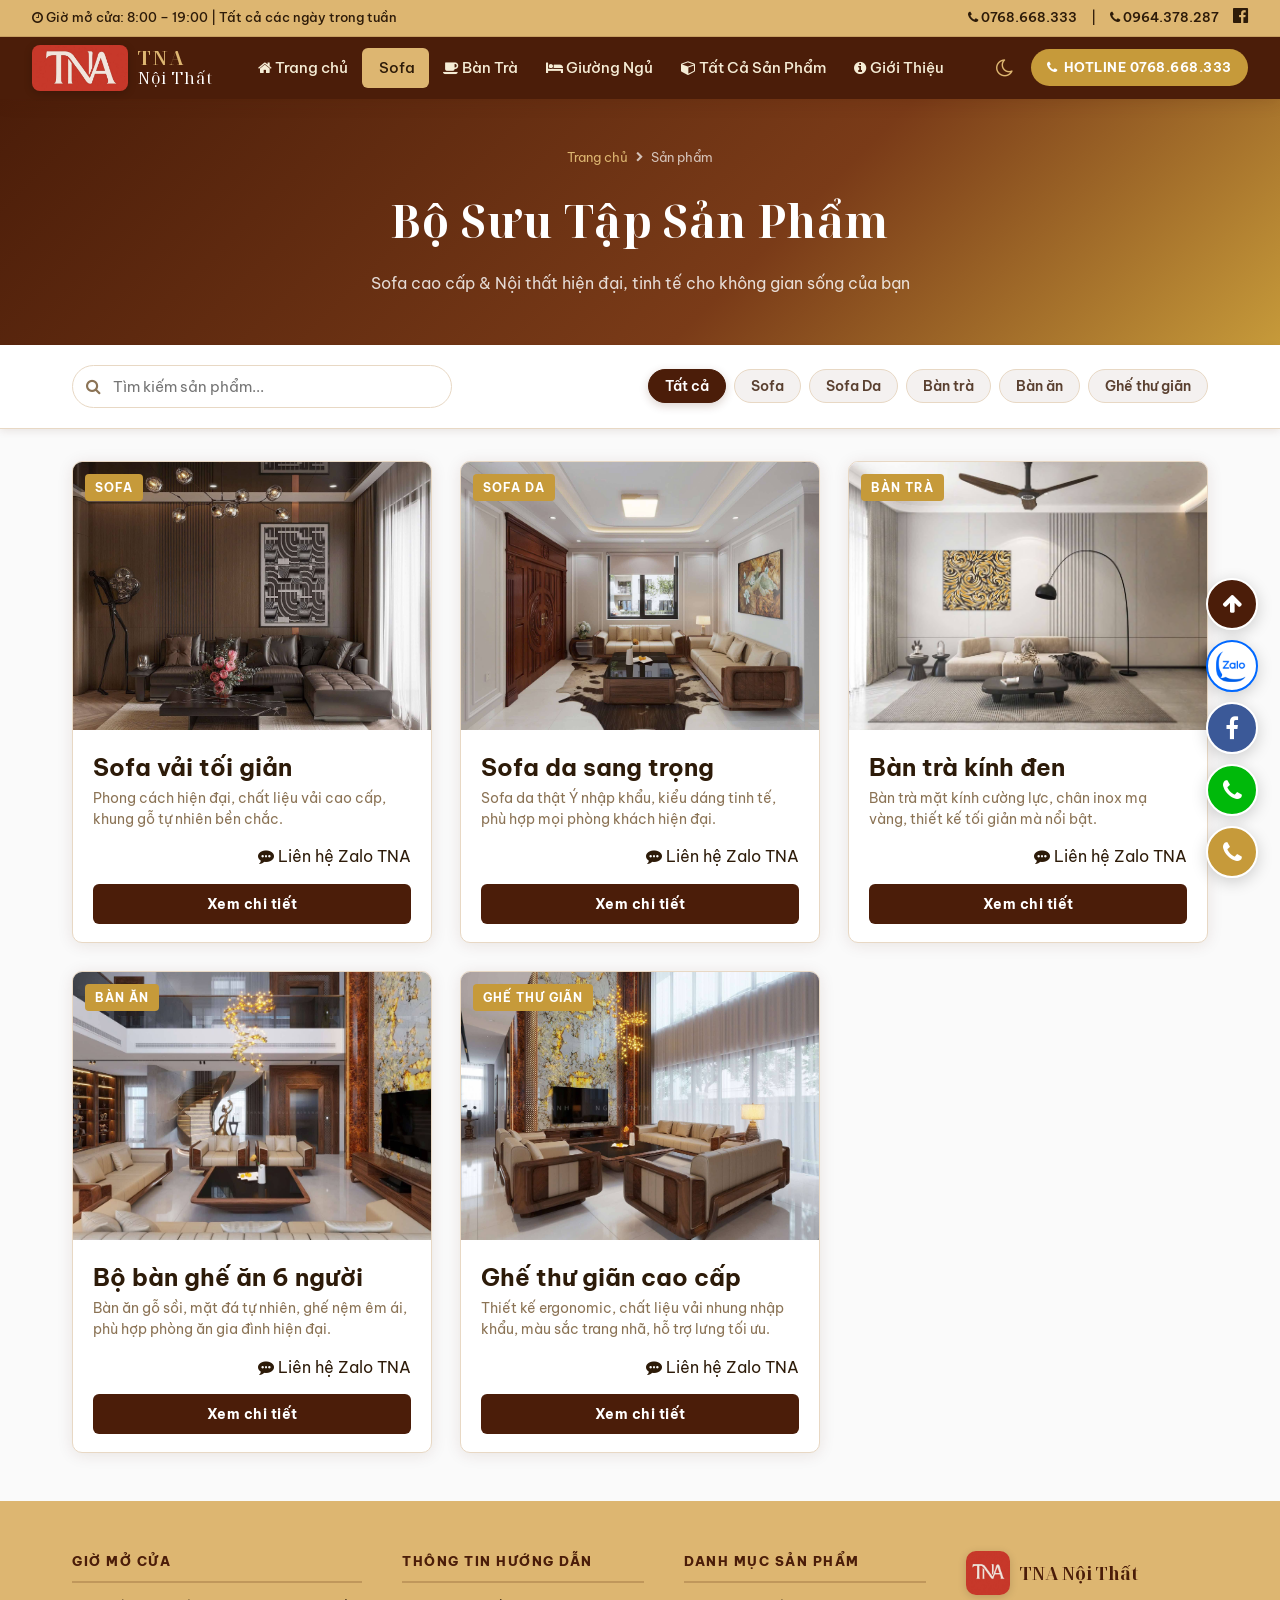
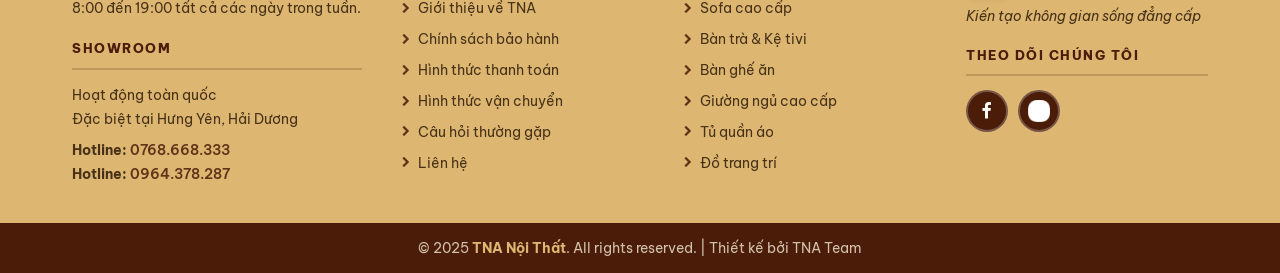
==== commit 9939d703: "feat: add product listing page with filtering and quick-view functionality" ====
--- a/product/index.html
+++ b/product/index.html
@@ -109,7 +109,7 @@
         <h2>Sofa vải tối giản</h2>
         <p>Phong cách hiện đại, chất liệu vải cao cấp, khung gỗ tự nhiên bền chắc.</p>
         <div class="product-meta">
-          <span class="price">19.500.000đ</span>
+          <a href="https://zalo.me/0768668333" target="_blank" class="btn-zalo-price"><i class="fa fa-commenting"></i> Liên hệ Zalo TNA</a>
         </div>
         <button class="btn-detail"
                 data-title="Sofa vải tối giản"
@@ -143,7 +143,7 @@
         <h2>Sofa da sang trọng</h2>
         <p>Sofa da thật Ý nhập khẩu, kiểu dáng tinh tế, phù hợp mọi phòng khách hiện đại.</p>
         <div class="product-meta">
-          <span class="price">28.900.000đ</span>
+          <a href="https://zalo.me/0768668333" target="_blank" class="btn-zalo-price"><i class="fa fa-commenting"></i> Liên hệ Zalo TNA</a>
         </div>
         <button class="btn-detail"
                 data-title="Sofa da sang trọng"
@@ -177,7 +177,7 @@
         <h2>Bàn trà kính đen</h2>
         <p>Bàn trà mặt kính cường lực, chân inox mạ vàng, thiết kế tối giản mà nổi bật.</p>
         <div class="product-meta">
-          <span class="price">5.600.000đ</span>
+          <a href="https://zalo.me/0768668333" target="_blank" class="btn-zalo-price"><i class="fa fa-commenting"></i> Liên hệ Zalo TNA</a>
         </div>
         <button class="btn-detail"
                 data-title="Bàn trà kính đen"
@@ -211,7 +211,7 @@
         <h2>Bộ bàn ghế ăn 6 người</h2>
         <p>Bàn ăn gỗ sồi, mặt đá tự nhiên, ghế nệm êm ái, phù hợp phòng ăn gia đình hiện đại.</p>
         <div class="product-meta">
-          <span class="price">17.200.000đ</span>
+          <a href="https://zalo.me/0768668333" target="_blank" class="btn-zalo-price"><i class="fa fa-commenting"></i> Liên hệ Zalo TNA</a>
         </div>
         <button class="btn-detail"
                 data-title="Bộ bàn ghế ăn 6 người"
@@ -245,7 +245,7 @@
         <h2>Ghế thư giãn cao cấp</h2>
         <p>Thiết kế ergonomic, chất liệu vải nhung nhập khẩu, màu sắc trang nhã, hỗ trợ lưng tối ưu.</p>
         <div class="product-meta">
-          <span class="price">6.900.000đ</span>
+          <a href="https://zalo.me/0768668333" target="_blank" class="btn-zalo-price"><i class="fa fa-commenting"></i> Liên hệ Zalo TNA</a>
         </div>
         <button class="btn-detail"
                 data-title="Ghế thư giãn cao cấp"
@@ -270,7 +270,7 @@
         <div class="modal-right">
           <span id="modalTag" class="modal-tag">Tag</span>
           <h2 id="modalName">Tên sản phẩm</h2>
-          <div id="modalPrice" class="modal-price">0đ</div>
+          <a id="modalPrice" href="https://zalo.me/0768668333" target="_blank" class="modal-price btn-zalo-price"><i class="fa fa-commenting"></i> Liên hệ Zalo TNA</a>
           <p id="modalDesc">Mô tả sản phẩm</p>
           <div class="specs-box">
             <h3><i class="fa fa-list-ul"></i> Thông số kỹ thuật</h3>
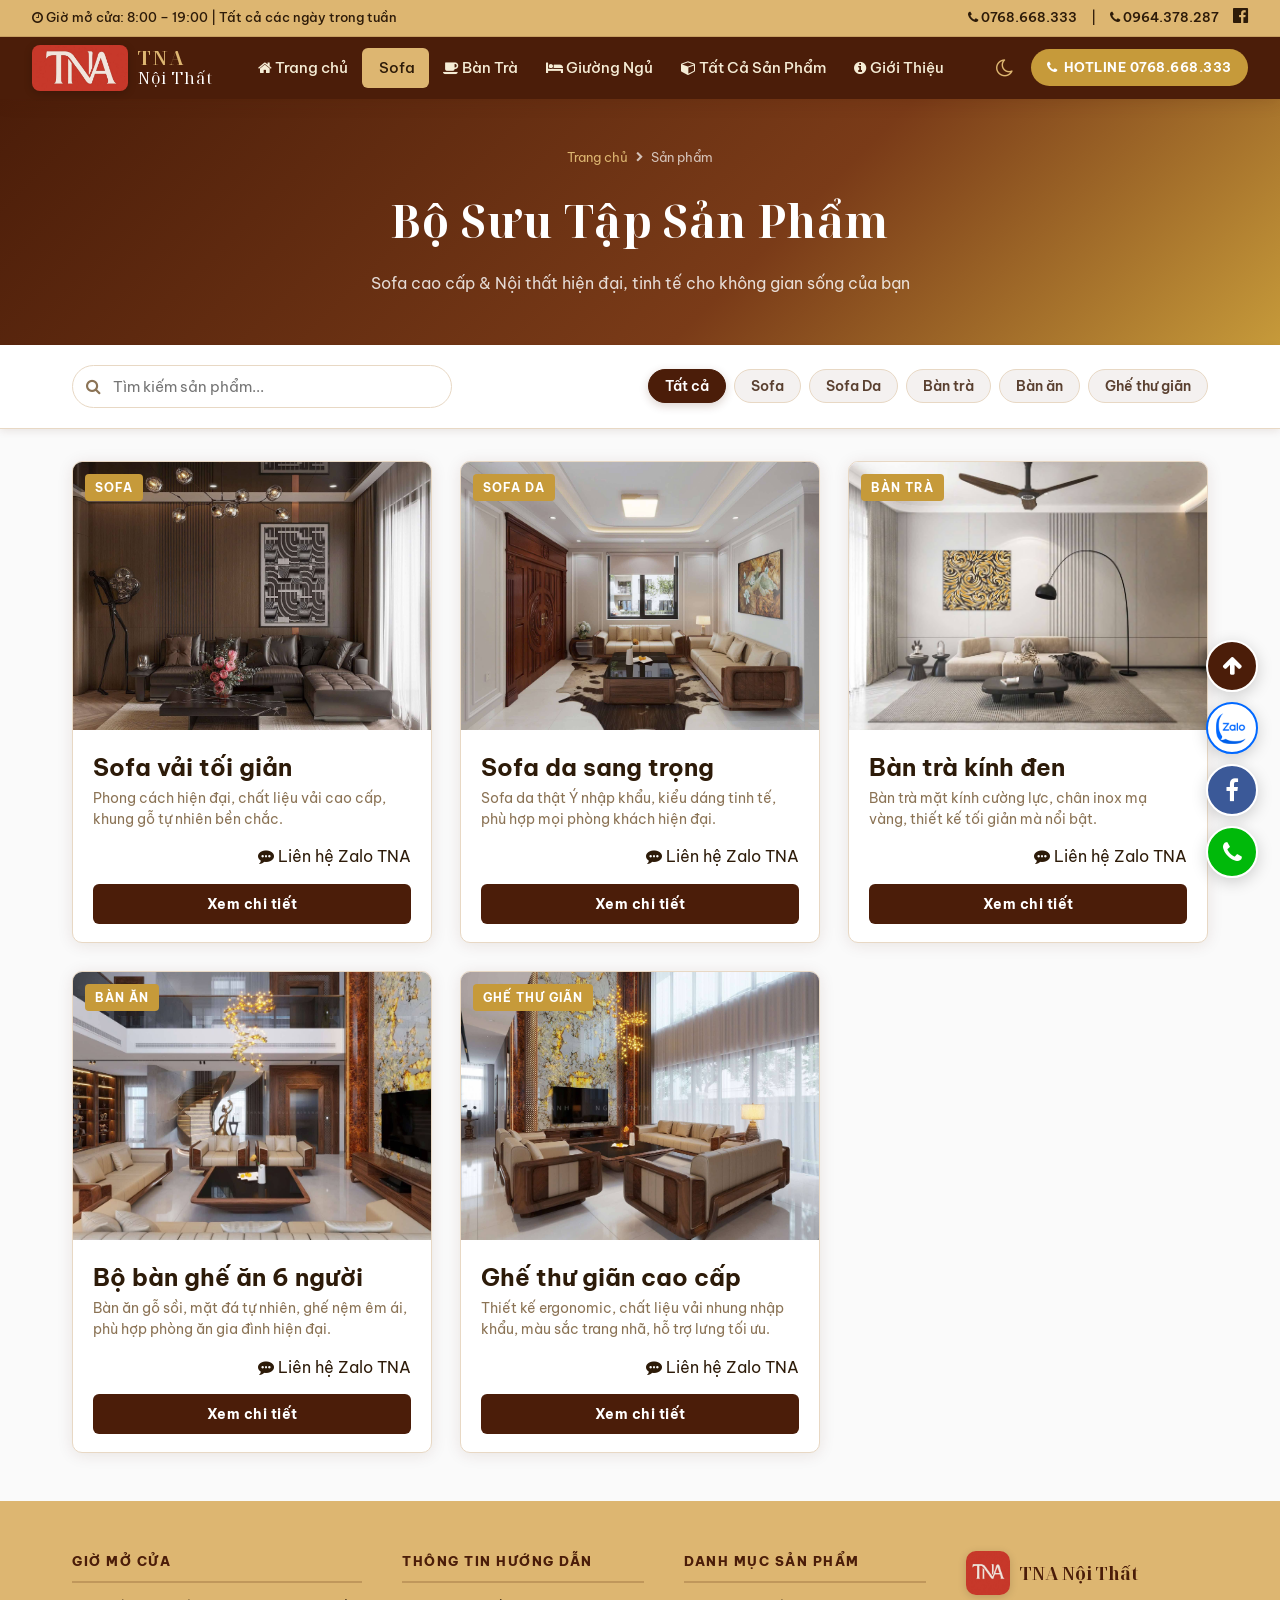
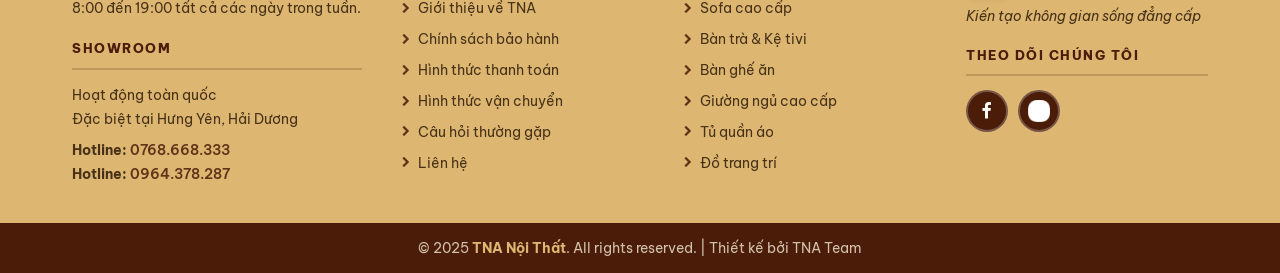
==== commit 7c7dcebf: "refactor: apply code formatting to HTML files and add new product directory structure." ====
--- a/product/index.html
+++ b/product/index.html
@@ -1,14 +1,17 @@
 <!DOCTYPE html>
 <html lang="vi">
+
 <head>
   <meta charset="UTF-8" />
-  <meta name="viewport" content="width=device-width, initial-scale=1.0"/>
+  <meta name="viewport" content="width=device-width, initial-scale=1.0" />
   <title>Sản phẩm | TNA Nội Thất</title>
-  <meta name="description" content="Các sản phẩm sofa cao cấp & nội thất hiện đại của TNA – Giá gốc tại xưởng, bảo hành dài hạn.">
+  <meta name="description"
+    content="Các sản phẩm sofa cao cấp & nội thất hiện đại của TNA – Giá gốc tại xưởng, bảo hành dài hạn.">
   <link rel="shortcut icon" href="../image/TNA_icon.jpg" type="image/png" />
-  <link rel="stylesheet" href="../styles.css"/>
-  <link rel="stylesheet" href="https://cdnjs.cloudflare.com/ajax/libs/font-awesome/4.7.0/css/font-awesome.min.css"/>
+  <link rel="stylesheet" href="../styles.css" />
+  <link rel="stylesheet" href="https://cdnjs.cloudflare.com/ajax/libs/font-awesome/4.7.0/css/font-awesome.min.css" />
 </head>
+
 <body>
 
   <!-- ===== HEADER 2 TẦNG ===== -->
@@ -90,16 +93,13 @@
   <main id="products" class="product-grid">
     <div class="product-card" data-category="sofa" data-name="sofa vải tối giản">
       <div class="product-thumb">
-        <img src="../image/TNA_product_1.jpg" alt="Sofa vải tối giản"/>
+        <img src="../image/TNA_product_1.jpg" alt="Sofa vải tối giản" />
         <div class="product-thumb-overlay">
-          <button class="overlay-quick-view"
-                  data-title="Sofa vải tối giản"
-                  data-image="../image/TNA_product_1.jpg"
-                  data-desc="Phong cách hiện đại, chất liệu vải cao cấp, khung gỗ tự nhiên bền chắc. Thiết kế tinh tế kết hợp giữa tiện nghi và phong cách tối giản."
-                  data-price="19.500.000đ"
-                  data-tag="Sofa"
-                  data-specs="<ul><li><strong>Kích thước:</strong> 2100 x 900 x 750 mm</li><li><strong>Chất liệu:</strong> Vải bố cao cấp nhập khẩu, đệm mút D40 chống lún xẹp</li><li><strong>Khung xương:</strong> Gỗ sồi tự nhiên qua tẩm sấy chống mối mọt</li><li><strong>Bảo hành:</strong> 3 năm</li></ul>"
-                  onclick="openProductModal(this)">
+          <button class="overlay-quick-view" data-title="Sofa vải tối giản" data-image="../image/TNA_product_1.jpg"
+            data-desc="Phong cách hiện đại, chất liệu vải cao cấp, khung gỗ tự nhiên bền chắc. Thiết kế tinh tế kết hợp giữa tiện nghi và phong cách tối giản."
+            data-price="" data-tag="Sofa"
+            data-specs="<ul><li><strong>Kích thước:</strong> 2100 x 900 x 750 mm</li><li><strong>Chất liệu:</strong> Vải bố cao cấp nhập khẩu, đệm mút D40 chống lún xẹp</li><li><strong>Khung xương:</strong> Gỗ sồi tự nhiên qua tẩm sấy chống mối mọt</li><li><strong>Bảo hành:</strong> 3 năm</li></ul>"
+            onclick="openProductModal(this)">
             <i class="fa fa-eye"></i> Xem nhanh
           </button>
         </div>
@@ -109,31 +109,26 @@
         <h2>Sofa vải tối giản</h2>
         <p>Phong cách hiện đại, chất liệu vải cao cấp, khung gỗ tự nhiên bền chắc.</p>
         <div class="product-meta">
-          <a href="https://zalo.me/0768668333" target="_blank" class="btn-zalo-price"><i class="fa fa-commenting"></i> Liên hệ Zalo TNA</a>
-        </div>
-        <button class="btn-detail"
-                data-title="Sofa vải tối giản"
-                data-image="../image/TNA_product_1.jpg"
-                data-desc="Phong cách hiện đại, chất liệu vải cao cấp, khung gỗ tự nhiên bền chắc. Thiết kế tinh tế kết hợp giữa tiện nghi và phong cách tối giản."
-                data-price="19.500.000đ"
-                data-tag="Sofa"
-                data-specs="<ul><li><strong>Kích thước:</strong> 2100 x 900 x 750 mm</li><li><strong>Chất liệu:</strong> Vải bố cao cấp nhập khẩu, đệm mút D40 chống lún xẹp</li><li><strong>Khung xương:</strong> Gỗ sồi tự nhiên qua tẩm sấy chống mối mọt</li><li><strong>Bảo hành:</strong> 3 năm</li></ul>"
-                onclick="openProductModal(this)">Xem chi tiết</button>
+          <a href="https://zalo.me/0768668333" target="_blank" class="btn-zalo-price"><i class="fa fa-commenting"></i>
+            Liên hệ Zalo TNA</a>
+        </div>
+        <button class="btn-detail" data-title="Sofa vải tối giản" data-image="../image/TNA_product_1.jpg"
+          data-desc="Phong cách hiện đại, chất liệu vải cao cấp, khung gỗ tự nhiên bền chắc. Thiết kế tinh tế kết hợp giữa tiện nghi và phong cách tối giản."
+          data-price="" data-tag="Sofa"
+          data-specs="<ul><li><strong>Kích thước:</strong> 2100 x 900 x 750 mm</li><li><strong>Chất liệu:</strong> Vải bố cao cấp nhập khẩu, đệm mút D40 chống lún xẹp</li><li><strong>Khung xương:</strong> Gỗ sồi tự nhiên qua tẩm sấy chống mối mọt</li><li><strong>Bảo hành:</strong> 3 năm</li></ul>"
+          onclick="openProductModal(this)">Xem chi tiết</button>
       </div>
     </div>
 
     <div class="product-card" data-category="sofa-da" data-name="sofa da sang trọng">
       <div class="product-thumb">
-        <img src="../image/TNA_product_2.jpg" alt="Sofa da sang trọng"/>
+        <img src="../image/TNA_product_2.jpg" alt="Sofa da sang trọng" />
         <div class="product-thumb-overlay">
-          <button class="overlay-quick-view"
-                  data-title="Sofa da sang trọng"
-                  data-image="../image/TNA_product_2.jpg"
-                  data-desc="Sofa bọc da thật nhập khẩu từ Ý, mang lại vẻ đẹp đẳng cấp vượt thời gian cho phòng khách của bạn."
-                  data-price="28.900.000đ"
-                  data-tag="Sofa Da"
-                  data-specs="<ul><li><strong>Kích thước:</strong> 2600 x 950 x 800 mm</li><li><strong>Chất liệu:</strong> Da bò thật nhập khẩu từ Ý, đệm lông vũ kết hợp bông siêu mịn</li><li><strong>Khung xương:</strong> Gỗ tần bì cao cấp chịu lực cực tốt</li><li><strong>Bảo hành:</strong> 5 năm cho khung da</li></ul>"
-                  onclick="openProductModal(this)">
+          <button class="overlay-quick-view" data-title="Sofa da sang trọng" data-image="../image/TNA_product_2.jpg"
+            data-desc="Sofa bọc da thật nhập khẩu từ Ý, mang lại vẻ đẹp đẳng cấp vượt thời gian cho phòng khách của bạn."
+            data-price="" data-tag="Sofa Da"
+            data-specs="<ul><li><strong>Kích thước:</strong> 2600 x 950 x 800 mm</li><li><strong>Chất liệu:</strong> Da bò thật nhập khẩu từ Ý, đệm lông vũ kết hợp bông siêu mịn</li><li><strong>Khung xương:</strong> Gỗ tần bì cao cấp chịu lực cực tốt</li><li><strong>Bảo hành:</strong> 5 năm cho khung da</li></ul>"
+            onclick="openProductModal(this)">
             <i class="fa fa-eye"></i> Xem nhanh
           </button>
         </div>
@@ -143,31 +138,26 @@
         <h2>Sofa da sang trọng</h2>
         <p>Sofa da thật Ý nhập khẩu, kiểu dáng tinh tế, phù hợp mọi phòng khách hiện đại.</p>
         <div class="product-meta">
-          <a href="https://zalo.me/0768668333" target="_blank" class="btn-zalo-price"><i class="fa fa-commenting"></i> Liên hệ Zalo TNA</a>
-        </div>
-        <button class="btn-detail"
-                data-title="Sofa da sang trọng"
-                data-image="../image/TNA_product_2.jpg"
-                data-desc="Sofa bọc da thật nhập khẩu từ Ý, mang lại vẻ đẹp đẳng cấp vượt thời gian cho phòng khách của bạn."
-                data-price="28.900.000đ"
-                data-tag="Sofa Da"
-                data-specs="<ul><li><strong>Kích thước:</strong> 2600 x 950 x 800 mm</li><li><strong>Chất liệu:</strong> Da bò thật nhập khẩu từ Ý, đệm lông vũ kết hợp bông siêu mịn</li><li><strong>Khung xương:</strong> Gỗ tần bì cao cấp chịu lực cực tốt</li><li><strong>Bảo hành:</strong> 5 năm cho khung da</li></ul>"
-                onclick="openProductModal(this)">Xem chi tiết</button>
+          <a href="https://zalo.me/0768668333" target="_blank" class="btn-zalo-price"><i class="fa fa-commenting"></i>
+            Liên hệ Zalo TNA</a>
+        </div>
+        <button class="btn-detail" data-title="Sofa da sang trọng" data-image="../image/TNA_product_2.jpg"
+          data-desc="Sofa bọc da thật nhập khẩu từ Ý, mang lại vẻ đẹp đẳng cấp vượt thời gian cho phòng khách của bạn."
+          data-price="" data-tag="Sofa Da"
+          data-specs="<ul><li><strong>Kích thước:</strong> 2600 x 950 x 800 mm</li><li><strong>Chất liệu:</strong> Da bò thật nhập khẩu từ Ý, đệm lông vũ kết hợp bông siêu mịn</li><li><strong>Khung xương:</strong> Gỗ tần bì cao cấp chịu lực cực tốt</li><li><strong>Bảo hành:</strong> 5 năm cho khung da</li></ul>"
+          onclick="openProductModal(this)">Xem chi tiết</button>
       </div>
     </div>
 
     <div class="product-card" data-category="ban-tra" data-name="bàn trà kính đen">
       <div class="product-thumb">
-        <img src="../image/TNA_product_3.jpg" alt="Bàn trà kính đen"/>
+        <img src="../image/TNA_product_3.jpg" alt="Bàn trà kính đen" />
         <div class="product-thumb-overlay">
-          <button class="overlay-quick-view"
-                  data-title="Bàn trà kính đen"
-                  data-image="../image/TNA_product_3.jpg"
-                  data-desc="Bàn trà mặt kính cường lực sang trọng kết hợp chân inox mạ vàng gương tinh xảo, điểm nhấn hoàn hảo cho sofa phòng khách."
-                  data-price="5.600.000đ"
-                  data-tag="Bàn trà"
-                  data-specs="<ul><li><strong>Kích thước:</strong> Đường kính 800mm, cao 450mm</li><li><strong>Chất liệu:</strong> Mặt kính cường lực đen dày 10mm, chân inox 304 mạ PVD vàng gương</li><li><strong>Bảo hành:</strong> 12 tháng</li></ul>"
-                  onclick="openProductModal(this)">
+          <button class="overlay-quick-view" data-title="Bàn trà kính đen" data-image="../image/TNA_product_3.jpg"
+            data-desc="Bàn trà mặt kính cường lực sang trọng kết hợp chân inox mạ vàng gương tinh xảo, điểm nhấn hoàn hảo cho sofa phòng khách."
+            data-price="" data-tag="Bàn trà"
+            data-specs="<ul><li><strong>Kích thước:</strong> Đường kính 800mm, cao 450mm</li><li><strong>Chất liệu:</strong> Mặt kính cường lực đen dày 10mm, chân inox 304 mạ PVD vàng gương</li><li><strong>Bảo hành:</strong> 12 tháng</li></ul>"
+            onclick="openProductModal(this)">
             <i class="fa fa-eye"></i> Xem nhanh
           </button>
         </div>
@@ -177,31 +167,26 @@
         <h2>Bàn trà kính đen</h2>
         <p>Bàn trà mặt kính cường lực, chân inox mạ vàng, thiết kế tối giản mà nổi bật.</p>
         <div class="product-meta">
-          <a href="https://zalo.me/0768668333" target="_blank" class="btn-zalo-price"><i class="fa fa-commenting"></i> Liên hệ Zalo TNA</a>
-        </div>
-        <button class="btn-detail"
-                data-title="Bàn trà kính đen"
-                data-image="../image/TNA_product_3.jpg"
-                data-desc="Bàn trà mặt kính cường lực sang trọng kết hợp chân inox mạ vàng gương tinh xảo, điểm nhấn hoàn hảo cho sofa phòng khách."
-                data-price="5.600.000đ"
-                data-tag="Bàn trà"
-                data-specs="<ul><li><strong>Kích thước:</strong> Đường kính 800mm, cao 450mm</li><li><strong>Chất liệu:</strong> Mặt kính cường lực đen dày 10mm, chân inox 304 mạ PVD vàng gương</li><li><strong>Bảo hành:</strong> 12 tháng</li></ul>"
-                onclick="openProductModal(this)">Xem chi tiết</button>
+          <a href="https://zalo.me/0768668333" target="_blank" class="btn-zalo-price"><i class="fa fa-commenting"></i>
+            Liên hệ Zalo TNA</a>
+        </div>
+        <button class="btn-detail" data-title="Bàn trà kính đen" data-image="../image/TNA_product_3.jpg"
+          data-desc="Bàn trà mặt kính cường lực sang trọng kết hợp chân inox mạ vàng gương tinh xảo, điểm nhấn hoàn hảo cho sofa phòng khách."
+          data-price="" data-tag="Bàn trà"
+          data-specs="<ul><li><strong>Kích thước:</strong> Đường kính 800mm, cao 450mm</li><li><strong>Chất liệu:</strong> Mặt kính cường lực đen dày 10mm, chân inox 304 mạ PVD vàng gương</li><li><strong>Bảo hành:</strong> 12 tháng</li></ul>"
+          onclick="openProductModal(this)">Xem chi tiết</button>
       </div>
     </div>
 
     <div class="product-card" data-category="ban-an" data-name="bộ bàn ghế ăn 6 người">
       <div class="product-thumb">
-        <img src="../image/TNA_product_4.jpg" alt="Bộ bàn ghế ăn 6 người"/>
+        <img src="../image/TNA_product_4.jpg" alt="Bộ bàn ghế ăn 6 người" />
         <div class="product-thumb-overlay">
-          <button class="overlay-quick-view"
-                  data-title="Bộ bàn ghế ăn 6 người"
-                  data-image="../image/TNA_product_4.jpg"
-                  data-desc="Sự kết hợp hoàn mỹ giữa mặt đá cao cấp và ghế da êm ái, mang lại bữa ăn gia đình ấm cúng và sang trọng."
-                  data-price="17.200.000đ"
-                  data-tag="Bàn ăn"
-                  data-specs="<ul><li><strong>Kích thước bàn:</strong> 1600 x 800 x 750 mm (Gồm 6 ghế ăn)</li><li><strong>Chất liệu:</strong> Mặt đá Ceramic chống trầy, chống thấm cao cấp, chân sắt bọc đồng</li><li><strong>Ghế ăn:</strong> Đệm bọc da PU cao cấp, chân sắt sơn tĩnh điện</li><li><strong>Bảo hành:</strong> 2 năm</li></ul>"
-                  onclick="openProductModal(this)">
+          <button class="overlay-quick-view" data-title="Bộ bàn ghế ăn 6 người" data-image="../image/TNA_product_4.jpg"
+            data-desc="Sự kết hợp hoàn mỹ giữa mặt đá cao cấp và ghế da êm ái, mang lại bữa ăn gia đình ấm cúng và sang trọng."
+            data-price="" data-tag="Bàn ăn"
+            data-specs="<ul><li><strong>Kích thước bàn:</strong> 1600 x 800 x 750 mm (Gồm 6 ghế ăn)</li><li><strong>Chất liệu:</strong> Mặt đá Ceramic chống trầy, chống thấm cao cấp, chân sắt bọc đồng</li><li><strong>Ghế ăn:</strong> Đệm bọc da PU cao cấp, chân sắt sơn tĩnh điện</li><li><strong>Bảo hành:</strong> 2 năm</li></ul>"
+            onclick="openProductModal(this)">
             <i class="fa fa-eye"></i> Xem nhanh
           </button>
         </div>
@@ -211,31 +196,26 @@
         <h2>Bộ bàn ghế ăn 6 người</h2>
         <p>Bàn ăn gỗ sồi, mặt đá tự nhiên, ghế nệm êm ái, phù hợp phòng ăn gia đình hiện đại.</p>
         <div class="product-meta">
-          <a href="https://zalo.me/0768668333" target="_blank" class="btn-zalo-price"><i class="fa fa-commenting"></i> Liên hệ Zalo TNA</a>
-        </div>
-        <button class="btn-detail"
-                data-title="Bộ bàn ghế ăn 6 người"
-                data-image="../image/TNA_product_4.jpg"
-                data-desc="Sự kết hợp hoàn mỹ giữa mặt đá cao cấp và ghế da êm ái, mang lại bữa ăn gia đình ấm cúng và sang trọng."
-                data-price="17.200.000đ"
-                data-tag="Bàn ăn"
-                data-specs="<ul><li><strong>Kích thước bàn:</strong> 1600 x 800 x 750 mm (Gồm 6 ghế ăn)</li><li><strong>Chất liệu:</strong> Mặt đá Ceramic chống trầy, chống thấm cao cấp, chân sắt bọc đồng</li><li><strong>Ghế ăn:</strong> Đệm bọc da PU cao cấp, chân sắt sơn tĩnh điện</li><li><strong>Bảo hành:</strong> 2 năm</li></ul>"
-                onclick="openProductModal(this)">Xem chi tiết</button>
+          <a href="https://zalo.me/0768668333" target="_blank" class="btn-zalo-price"><i class="fa fa-commenting"></i>
+            Liên hệ Zalo TNA</a>
+        </div>
+        <button class="btn-detail" data-title="Bộ bàn ghế ăn 6 người" data-image="../image/TNA_product_4.jpg"
+          data-desc="Sự kết hợp hoàn mỹ giữa mặt đá cao cấp và ghế da êm ái, mang lại bữa ăn gia đình ấm cúng và sang trọng."
+          data-price="" data-tag="Bàn ăn"
+          data-specs="<ul><li><strong>Kích thước bàn:</strong> 1600 x 800 x 750 mm (Gồm 6 ghế ăn)</li><li><strong>Chất liệu:</strong> Mặt đá Ceramic chống trầy, chống thấm cao cấp, chân sắt bọc đồng</li><li><strong>Ghế ăn:</strong> Đệm bọc da PU cao cấp, chân sắt sơn tĩnh điện</li><li><strong>Bảo hành:</strong> 2 năm</li></ul>"
+          onclick="openProductModal(this)">Xem chi tiết</button>
       </div>
     </div>
 
     <div class="product-card" data-category="ghe-thu-gian" data-name="ghế thư giãn cao cấp">
       <div class="product-thumb">
-        <img src="../image/TNA_product_5.jpg" alt="Ghế thư giãn cao cấp"/>
+        <img src="../image/TNA_product_5.jpg" alt="Ghế thư giãn cao cấp" />
         <div class="product-thumb-overlay">
-          <button class="overlay-quick-view"
-                  data-title="Ghế thư giãn cao cấp"
-                  data-image="../image/TNA_product_5.jpg"
-                  data-desc="Ghế thư giãn được thiết kế theo nhân trắc học giúp giảm mỏi lưng, chất liệu nhung cao cấp mềm mịn và êm ái."
-                  data-price="6.900.000đ"
-                  data-tag="Ghế thư giãn"
-                  data-specs="<ul><li><strong>Kích thước:</strong> 900 x 850 x 950 mm</li><li><strong>Chất liệu:</strong> Vải nhung Tuyết nhập khẩu cao cấp, đệm bông nén đàn hồi</li><li><strong>Khung chân:</strong> Thép mạ chrome sáng bóng chịu lực cao</li><li><strong>Bảo hành:</strong> 18 tháng</li></ul>"
-                  onclick="openProductModal(this)">
+          <button class="overlay-quick-view" data-title="Ghế thư giãn cao cấp" data-image="../image/TNA_product_5.jpg"
+            data-desc="Ghế thư giãn được thiết kế theo nhân trắc học giúp giảm mỏi lưng, chất liệu nhung cao cấp mềm mịn và êm ái."
+            data-price="" data-tag="Ghế thư giãn"
+            data-specs="<ul><li><strong>Kích thước:</strong> 900 x 850 x 950 mm</li><li><strong>Chất liệu:</strong> Vải nhung Tuyết nhập khẩu cao cấp, đệm bông nén đàn hồi</li><li><strong>Khung chân:</strong> Thép mạ chrome sáng bóng chịu lực cao</li><li><strong>Bảo hành:</strong> 18 tháng</li></ul>"
+            onclick="openProductModal(this)">
             <i class="fa fa-eye"></i> Xem nhanh
           </button>
         </div>
@@ -245,16 +225,14 @@
         <h2>Ghế thư giãn cao cấp</h2>
         <p>Thiết kế ergonomic, chất liệu vải nhung nhập khẩu, màu sắc trang nhã, hỗ trợ lưng tối ưu.</p>
         <div class="product-meta">
-          <a href="https://zalo.me/0768668333" target="_blank" class="btn-zalo-price"><i class="fa fa-commenting"></i> Liên hệ Zalo TNA</a>
-        </div>
-        <button class="btn-detail"
-                data-title="Ghế thư giãn cao cấp"
-                data-image="../image/TNA_product_5.jpg"
-                data-desc="Ghế thư giãn được thiết kế theo nhân trắc học giúp giảm mỏi lưng, chất liệu nhung cao cấp mềm mịn và êm ái."
-                data-price="6.900.000đ"
-                data-tag="Ghế thư giãn"
-                data-specs="<ul><li><strong>Kích thước:</strong> 900 x 850 x 950 mm</li><li><strong>Chất liệu:</strong> Vải nhung Tuyết nhập khẩu cao cấp, đệm bông nén đàn hồi</li><li><strong>Khung chân:</strong> Thép mạ chrome sáng bóng chịu lực cao</li><li><strong>Bảo hành:</strong> 18 tháng</li></ul>"
-                onclick="openProductModal(this)">Xem chi tiết</button>
+          <a href="https://zalo.me/0768668333" target="_blank" class="btn-zalo-price"><i class="fa fa-commenting"></i>
+            Liên hệ Zalo TNA</a>
+        </div>
+        <button class="btn-detail" data-title="Ghế thư giãn cao cấp" data-image="../image/TNA_product_5.jpg"
+          data-desc="Ghế thư giãn được thiết kế theo nhân trắc học giúp giảm mỏi lưng, chất liệu nhung cao cấp mềm mịn và êm ái."
+          data-price="" data-tag="Ghế thư giãn"
+          data-specs="<ul><li><strong>Kích thước:</strong> 900 x 850 x 950 mm</li><li><strong>Chất liệu:</strong> Vải nhung Tuyết nhập khẩu cao cấp, đệm bông nén đàn hồi</li><li><strong>Khung chân:</strong> Thép mạ chrome sáng bóng chịu lực cao</li><li><strong>Bảo hành:</strong> 18 tháng</li></ul>"
+          onclick="openProductModal(this)">Xem chi tiết</button>
       </div>
     </div>
   </main>
@@ -270,14 +248,16 @@
         <div class="modal-right">
           <span id="modalTag" class="modal-tag">Tag</span>
           <h2 id="modalName">Tên sản phẩm</h2>
-          <a id="modalPrice" href="https://zalo.me/0768668333" target="_blank" class="modal-price btn-zalo-price"><i class="fa fa-commenting"></i> Liên hệ Zalo TNA</a>
+          <a id="modalPrice" href="https://zalo.me/0768668333" target="_blank" class="modal-price btn-zalo-price"><i
+              class="fa fa-commenting"></i> Liên hệ Zalo TNA</a>
           <p id="modalDesc">Mô tả sản phẩm</p>
           <div class="specs-box">
             <h3><i class="fa fa-list-ul"></i> Thông số kỹ thuật</h3>
             <div id="modalSpecs">Thông số chi tiết</div>
           </div>
           <div class="modal-actions">
-            <a id="modalContactZalo" href="https://zalo.me/0768668333" target="_blank" class="btn-modal-contact btn-zalo">
+            <a id="modalContactZalo" href="https://zalo.me/0768668333" target="_blank"
+              class="btn-modal-contact btn-zalo">
               <i class="fa fa-commenting"></i> Liên hệ Zalo
             </a>
             <a id="modalContactPhone" href="tel:0768668333" class="btn-modal-contact btn-phone">
@@ -330,7 +310,8 @@
         <p class="footer-tagline">Kiến tạo không gian sống đẳng cấp</p>
         <h4 style="margin-top:16px">THEO DÕI CHÚNG TÔI</h4>
         <div class="footer-socials">
-          <a href="https://www.facebook.com/noithattnaa" target="_blank" class="social-icon fb" title="Facebook"><i class="fa fa-facebook"></i></a>
+          <a href="https://www.facebook.com/noithattnaa" target="_blank" class="social-icon fb" title="Facebook"><i
+              class="fa fa-facebook"></i></a>
           <a href="https://zalo.me/0768668333" target="_blank" class="social-icon zalo" title="Zalo">
             <img src="../image/zalo.png" alt="Zalo" style="width:22px;height:22px;filter:brightness(0) invert(1)">
           </a>
@@ -347,7 +328,8 @@
     <button class="back-to-top-btn" onclick="window.scrollTo({top: 0, behavior: 'smooth'})" title="Lên đầu trang">
       <i class="fa fa-arrow-up"></i>
     </button>
-    <a href="https://zalo.me/0768668333" class="contact-btn zalo-btn" target="_blank" title="Liên hệ Zalo (0768.668.333)">
+    <a href="https://zalo.me/0768668333" class="contact-btn zalo-btn" target="_blank"
+      title="Liên hệ Zalo (0768.668.333)">
       <img src="../image/zalo.png" alt="Zalo" />
     </a>
     <a href="https://www.facebook.com/noithattnaa" class="contact-btn fb-btn" target="_blank" title="Liên hệ Facebook">
@@ -357,10 +339,6 @@
       <i class="fa fa-phone"></i>
       <span class="phone-tooltip">Hotline: 0768.668.333</span>
     </a>
-    <a href="tel:0964378287" class="contact-btn phone-btn phone-secondary" title="Gọi Hotline: 0964.378.287">
-      <i class="fa fa-phone"></i>
-      <span class="phone-tooltip">Hotline: 0964.378.287</span>
-    </a>
   </div>
 
   <script>
@@ -368,7 +346,7 @@
     const themeToggleBtn = document.getElementById('themeToggleBtn');
     const themeIcon = themeToggleBtn ? themeToggleBtn.querySelector('i') : null;
     let isDark = localStorage.getItem('theme') === 'dark' ||
-                 (!localStorage.getItem('theme') && window.matchMedia('(prefers-color-scheme: dark)').matches);
+      (!localStorage.getItem('theme') && window.matchMedia('(prefers-color-scheme: dark)').matches);
     function applyTheme(dark) {
       document.body.classList.toggle('dark-theme', dark);
       if (themeIcon) themeIcon.className = dark ? 'fa fa-sun-o' : 'fa fa-moon-o';
@@ -433,13 +411,13 @@
     const modal = document.getElementById('detailModal');
 
     function openProductModal(el) {
-      document.getElementById('modalImage').src   = el.getAttribute('data-image');
-      document.getElementById('modalImage').alt   = el.getAttribute('data-title');
-      document.getElementById('modalName').textContent  = el.getAttribute('data-title');
-      document.getElementById('modalTag').textContent   = el.getAttribute('data-tag');
+      document.getElementById('modalImage').src = el.getAttribute('data-image');
+      document.getElementById('modalImage').alt = el.getAttribute('data-title');
+      document.getElementById('modalName').textContent = el.getAttribute('data-title');
+      document.getElementById('modalTag').textContent = el.getAttribute('data-tag');
       document.getElementById('modalPrice').textContent = el.getAttribute('data-price');
-      document.getElementById('modalDesc').textContent  = el.getAttribute('data-desc');
-      document.getElementById('modalSpecs').innerHTML   = el.getAttribute('data-specs');
+      document.getElementById('modalDesc').textContent = el.getAttribute('data-desc');
+      document.getElementById('modalSpecs').innerHTML = el.getAttribute('data-specs');
       modal.classList.add('open');
       document.body.style.overflow = 'hidden';
     }
@@ -453,4 +431,5 @@
     window.addEventListener('keydown', e => { if (e.key === 'Escape') closeModal(); });
   </script>
 </body>
+
 </html>
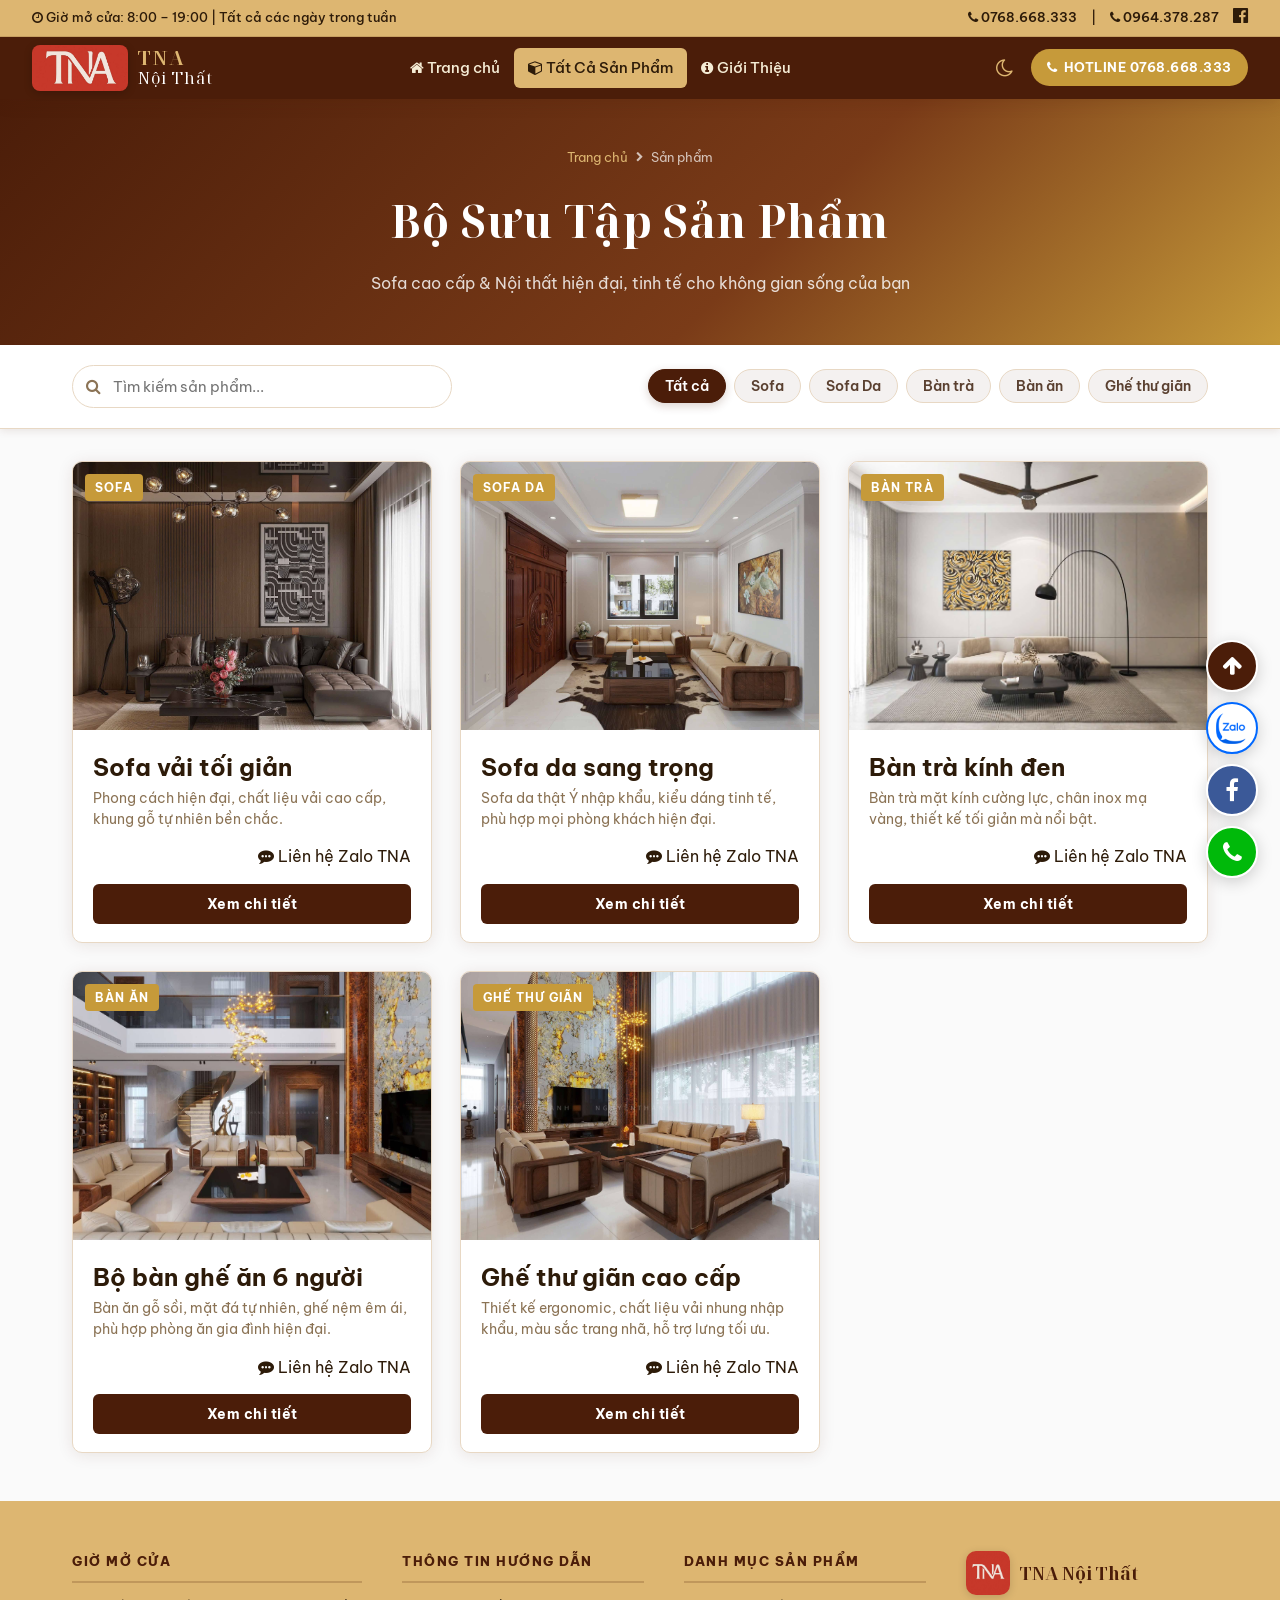
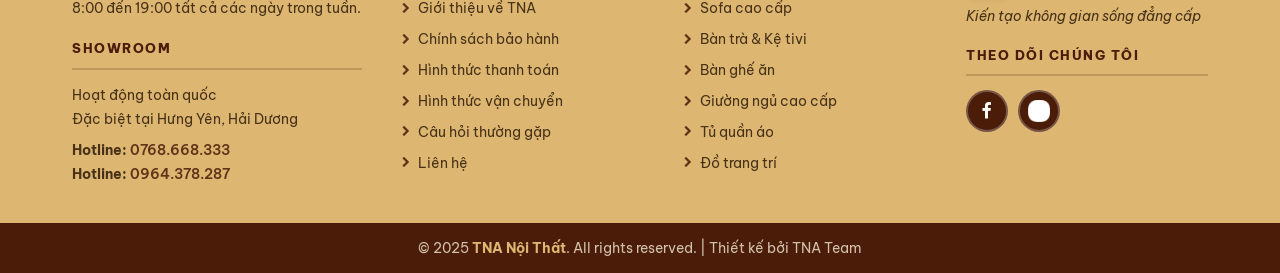
==== commit adf46ab5: "feat: implement product gallery page with filtering and quick view functionality" ====
--- a/product/index.html
+++ b/product/index.html
@@ -41,10 +41,7 @@
 
         <nav id="mainNav">
           <a href="../index.html"><i class="fa fa-home"></i> Trang chủ</a>
-          <a href="index.html" class="nav-active"><i class="fa fa-couch"></i> Sofa</a>
-          <a href="index.html"><i class="fa fa-coffee"></i> Bàn Trà</a>
-          <a href="index.html"><i class="fa fa-bed"></i> Giường Ngủ</a>
-          <a href="index.html"><i class="fa fa-cube"></i> Tất Cả Sản Phẩm</a>
+          <a href="index.html" class="nav-active"><i class="fa fa-cube"></i> Tất Cả Sản Phẩm</a>
           <a href="../about.html"><i class="fa fa-info-circle"></i> Giới Thiệu</a>
         </nav>
 
--- a/styles.css
+++ b/styles.css
@@ -542,8 +542,12 @@
    FEATURED SECTION
    ============================================= */
 .featured-section {
-  background: var(--primary);
+  background: #4B1D09;
   padding: 50px 32px;
+}
+
+body.dark-theme .featured-section {
+  background: #251209;
 }
 
 /* Featured Box (dynamic) */
@@ -624,7 +628,7 @@
 
 .featured-btn:hover {
   background: var(--gold-light) !important;
-  color: var(--primary) !important;
+  color: #4B1D09 !important;
   transform: translateY(-2px);
 }
 
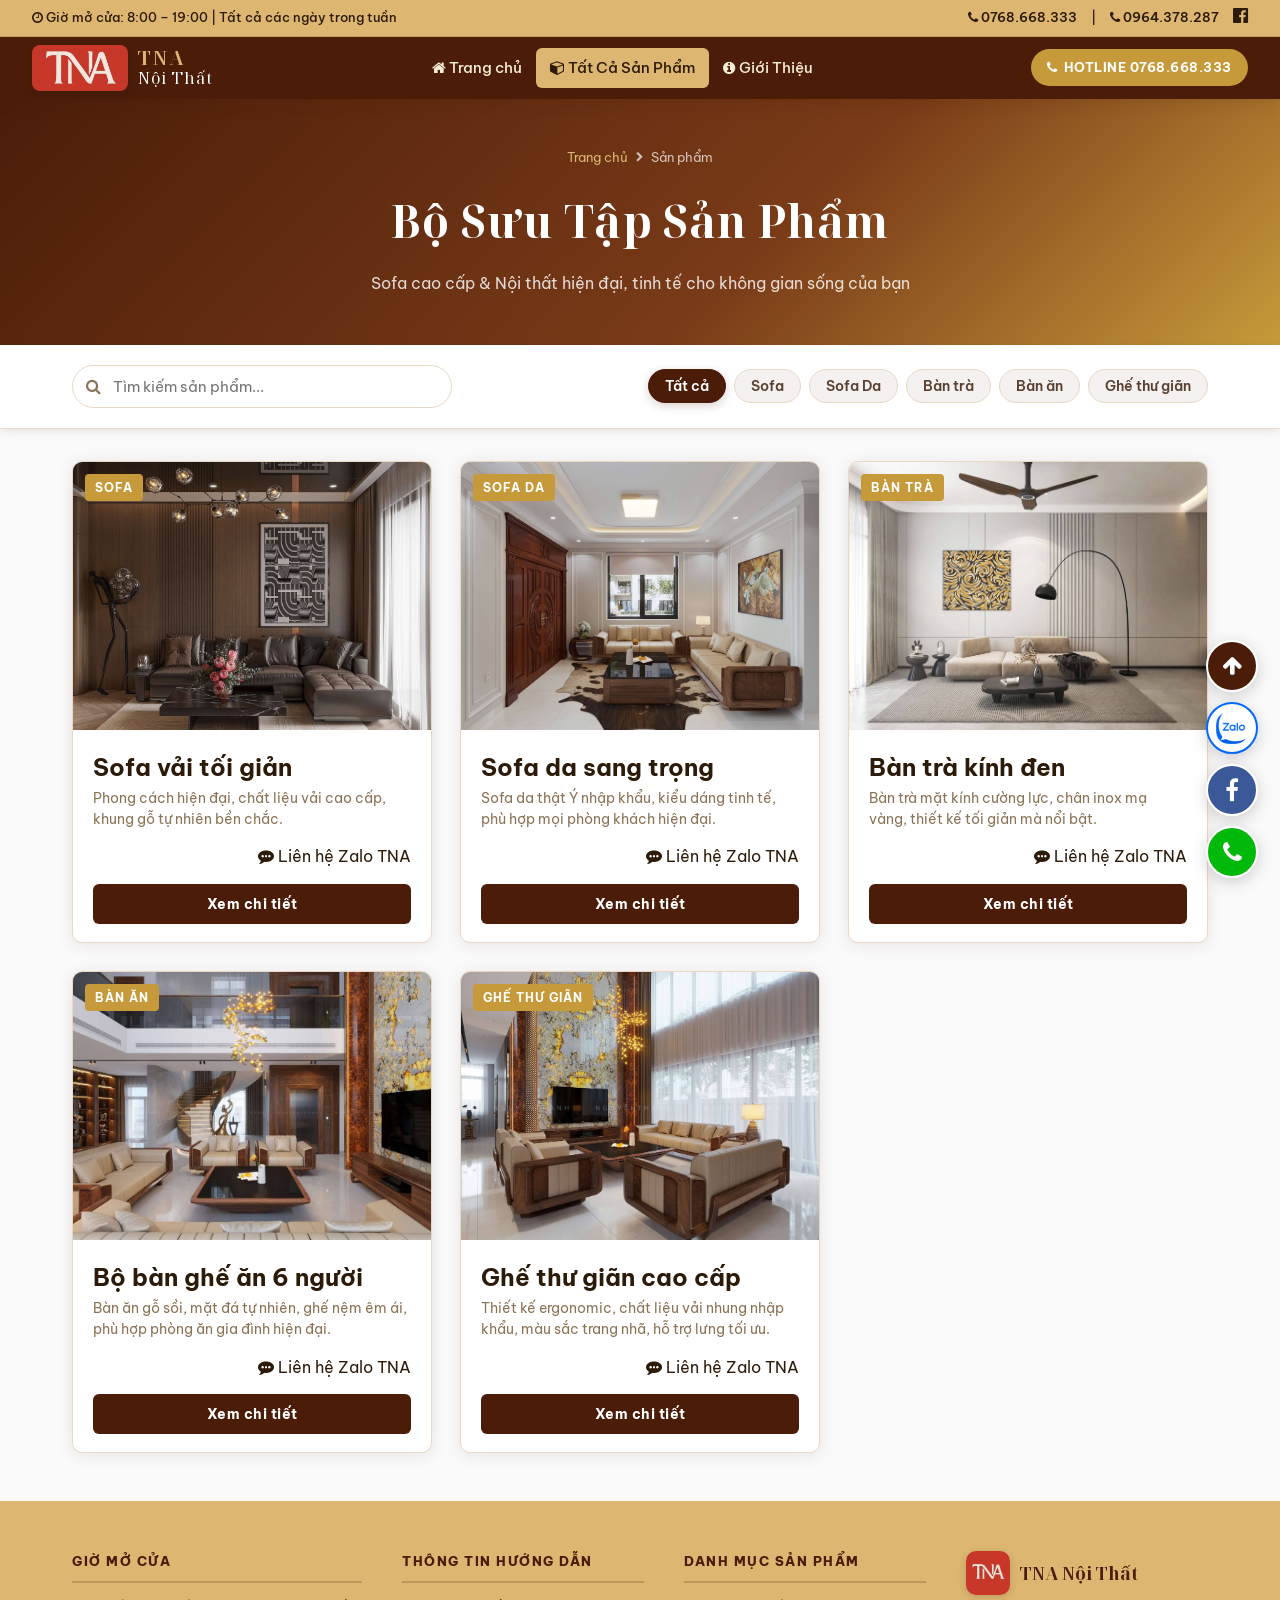
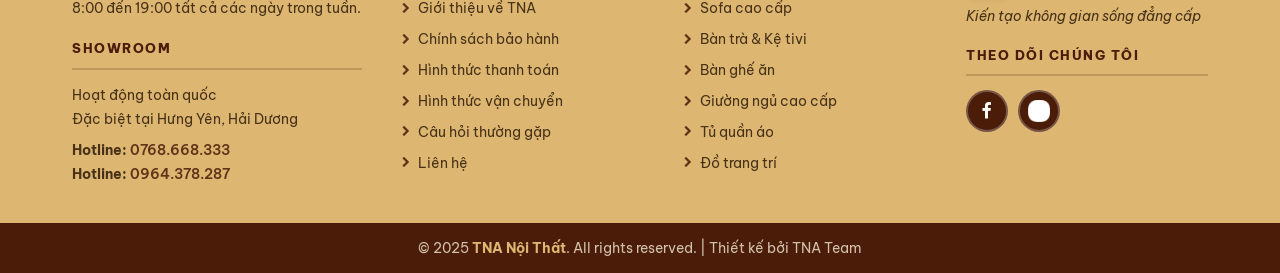
==== commit cbf86586: "kk" ====
--- a/product/index.html
+++ b/product/index.html
@@ -46,9 +46,6 @@
         </nav>
 
         <div class="header-actions">
-          <button id="themeToggleBtn" class="theme-toggle" aria-label="Đổi chế độ sáng tối">
-            <i class="fa fa-moon-o"></i>
-          </button>
           <a href="tel:0768668333" class="hotline-btn"><i class="fa fa-phone"></i> HOTLINE 0768.668.333</a>
           <button class="hamburger" id="menuBtn" aria-label="Menu"><i class="fa fa-bars"></i></button>
         </div>
@@ -338,45 +335,8 @@
     </a>
   </div>
 
+  <script src="../js/sidebar.js?v=2.0" defer></script>
   <script>
-    // Dark Mode
-    const themeToggleBtn = document.getElementById('themeToggleBtn');
-    const themeIcon = themeToggleBtn ? themeToggleBtn.querySelector('i') : null;
-    let isDark = localStorage.getItem('theme') === 'dark' ||
-      (!localStorage.getItem('theme') && window.matchMedia('(prefers-color-scheme: dark)').matches);
-    function applyTheme(dark) {
-      document.body.classList.toggle('dark-theme', dark);
-      if (themeIcon) themeIcon.className = dark ? 'fa fa-sun-o' : 'fa fa-moon-o';
-    }
-    applyTheme(isDark);
-    if (themeToggleBtn) {
-      themeToggleBtn.addEventListener('click', () => {
-        isDark = !isDark;
-        localStorage.setItem('theme', isDark ? 'dark' : 'light');
-        applyTheme(isDark);
-      });
-    }
-
-    // Header scroll elevation
-    const siteHeader = document.querySelector('.site-header');
-    if (siteHeader) {
-      window.addEventListener('scroll', () => {
-        siteHeader.classList.toggle('elevated', window.scrollY > 10);
-      }, { passive: true });
-    }
-
-    // Hamburger
-    const menuBtn = document.getElementById('menuBtn');
-    const mainNav = document.getElementById('mainNav');
-    if (menuBtn && mainNav) {
-      menuBtn.addEventListener('click', () => mainNav.classList.toggle('open'));
-      window.addEventListener('click', e => {
-        if (window.innerWidth <= 768 && !mainNav.contains(e.target) && !menuBtn.contains(e.target)) {
-          mainNav.classList.remove('open');
-        }
-      });
-    }
-
     // Filter & Search
     const searchInput = document.getElementById('searchInput');
     const filterBtns = document.querySelectorAll('.filter-btn');
--- a/styles.css
+++ b/styles.css
@@ -40,35 +40,6 @@
   --footer-bottom:  #4B1D09;
 }
 
-/* Dark Theme Overrides */
-body.dark-theme {
-  --primary:        #C69A3A;
-  --primary-light:  #DDB671;
-  --gold:           #C69A3A;
-  --gold-light:     #DDB671;
-  --gold-pale:      #2A1F10;
-
-  --bg-color:       #121212;
-  --bg-light:       #1A1410;
-  --bg-section:     #1E1810;
-
-  --text-main:      #F5ECD5;
-  --text-sub:       #D4B896;
-  --text-muted:     #9A8568;
-
-  --card-bg:        #1E1810;
-  --card-shadow:    rgba(0, 0, 0, 0.4);
-  --border:         #3A2E20;
-
-  --topbar-bg:      #1A1410;
-  --topbar-text:    #DDB671;
-  --nav-bg:         #0D0905;
-  --nav-text:       #DDB671;
-
-  --footer-bg:      #1A1410;
-  --footer-text:    #DDB671;
-  --footer-bottom:  #0D0905;
-}
 
 /* =============================================
    RESET & BASE
@@ -228,26 +199,6 @@
   flex-shrink: 0;
 }
 
-.theme-toggle {
-  background: none;
-  border: none;
-  color: var(--gold-light);
-  font-size: 1.25rem;
-  cursor: pointer;
-  padding: 8px;
-  border-radius: 50%;
-  transition: background 0.2s, transform 0.2s;
-  display: flex;
-  align-items: center;
-  justify-content: center;
-}
-
-.theme-toggle:hover {
-  background: rgba(255,255,255,0.12);
-  transform: scale(1.1);
-}
-
-body.dark-theme .theme-toggle { color: var(--gold); }
 
 .hotline-btn {
   background: var(--gold);
@@ -546,9 +497,6 @@
   padding: 50px 32px;
 }
 
-body.dark-theme .featured-section {
-  background: #251209;
-}
 
 /* Featured Box (dynamic) */
 .section-title {
